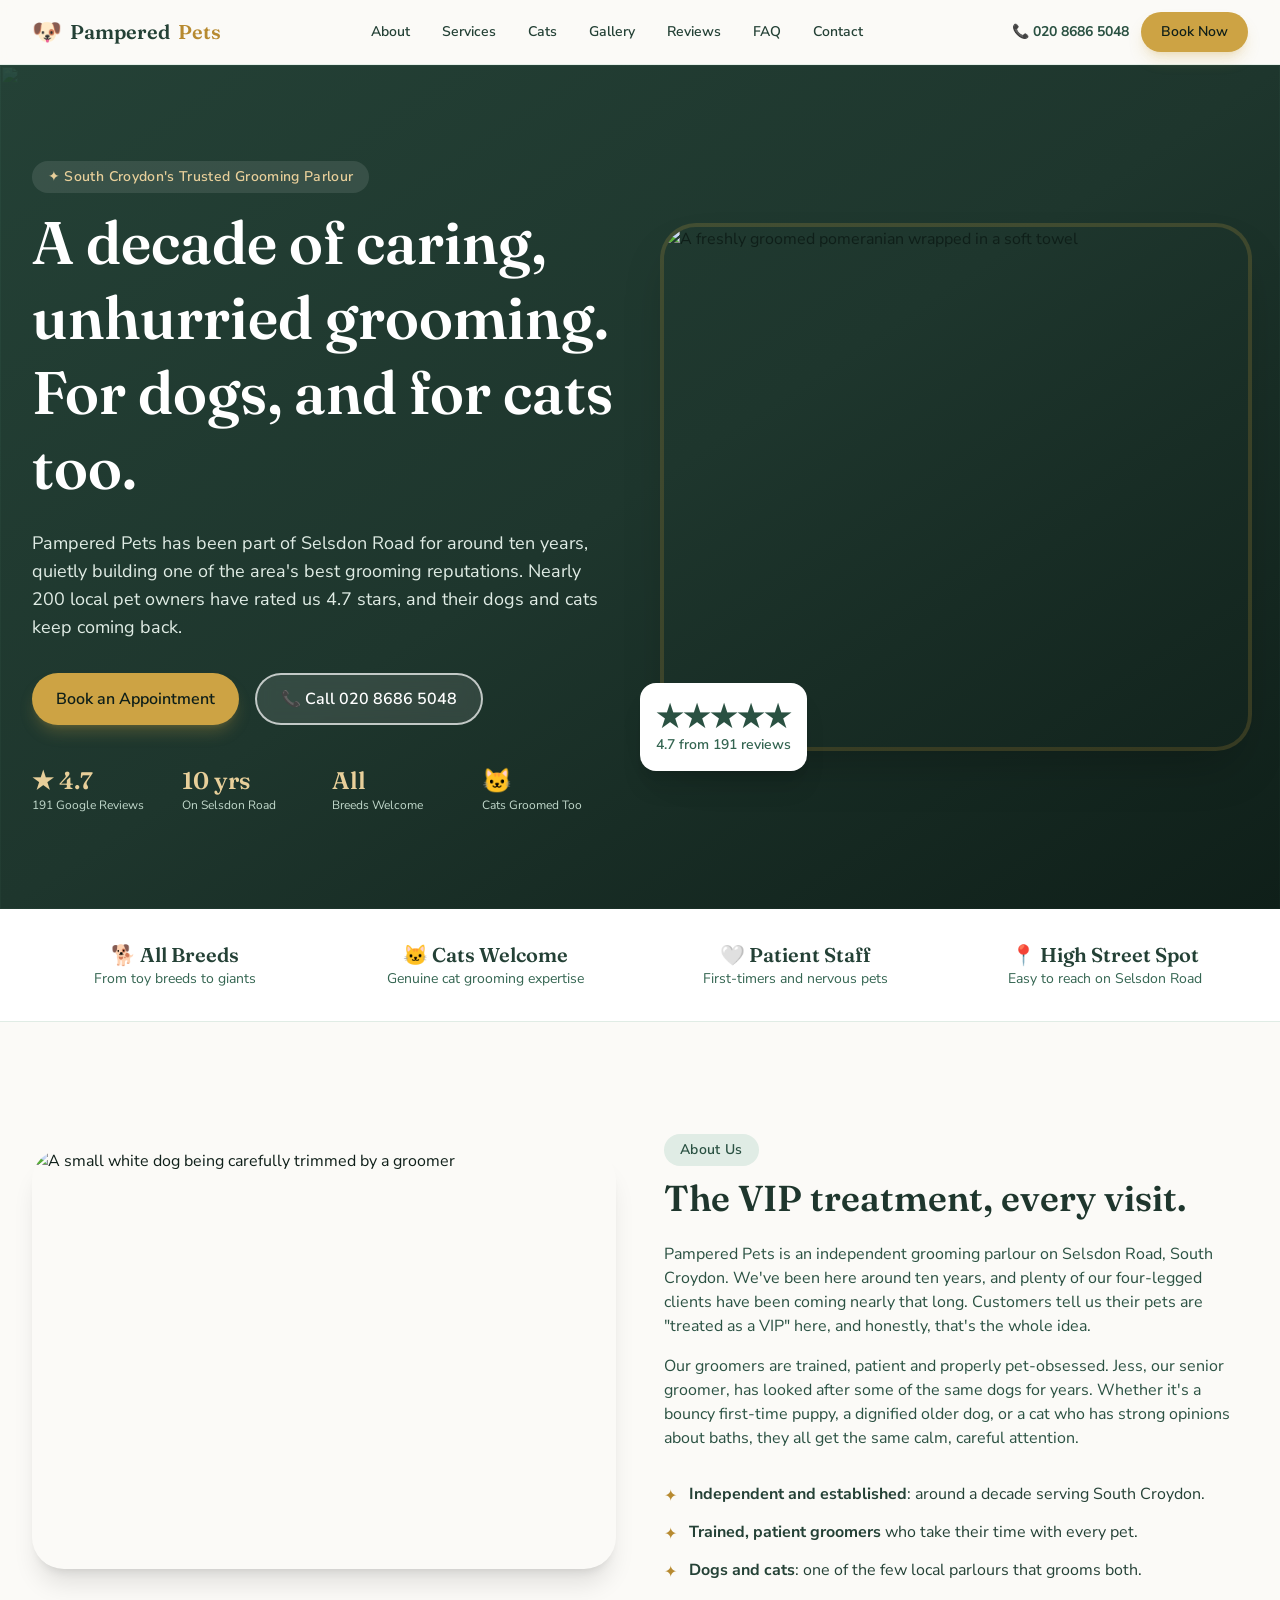
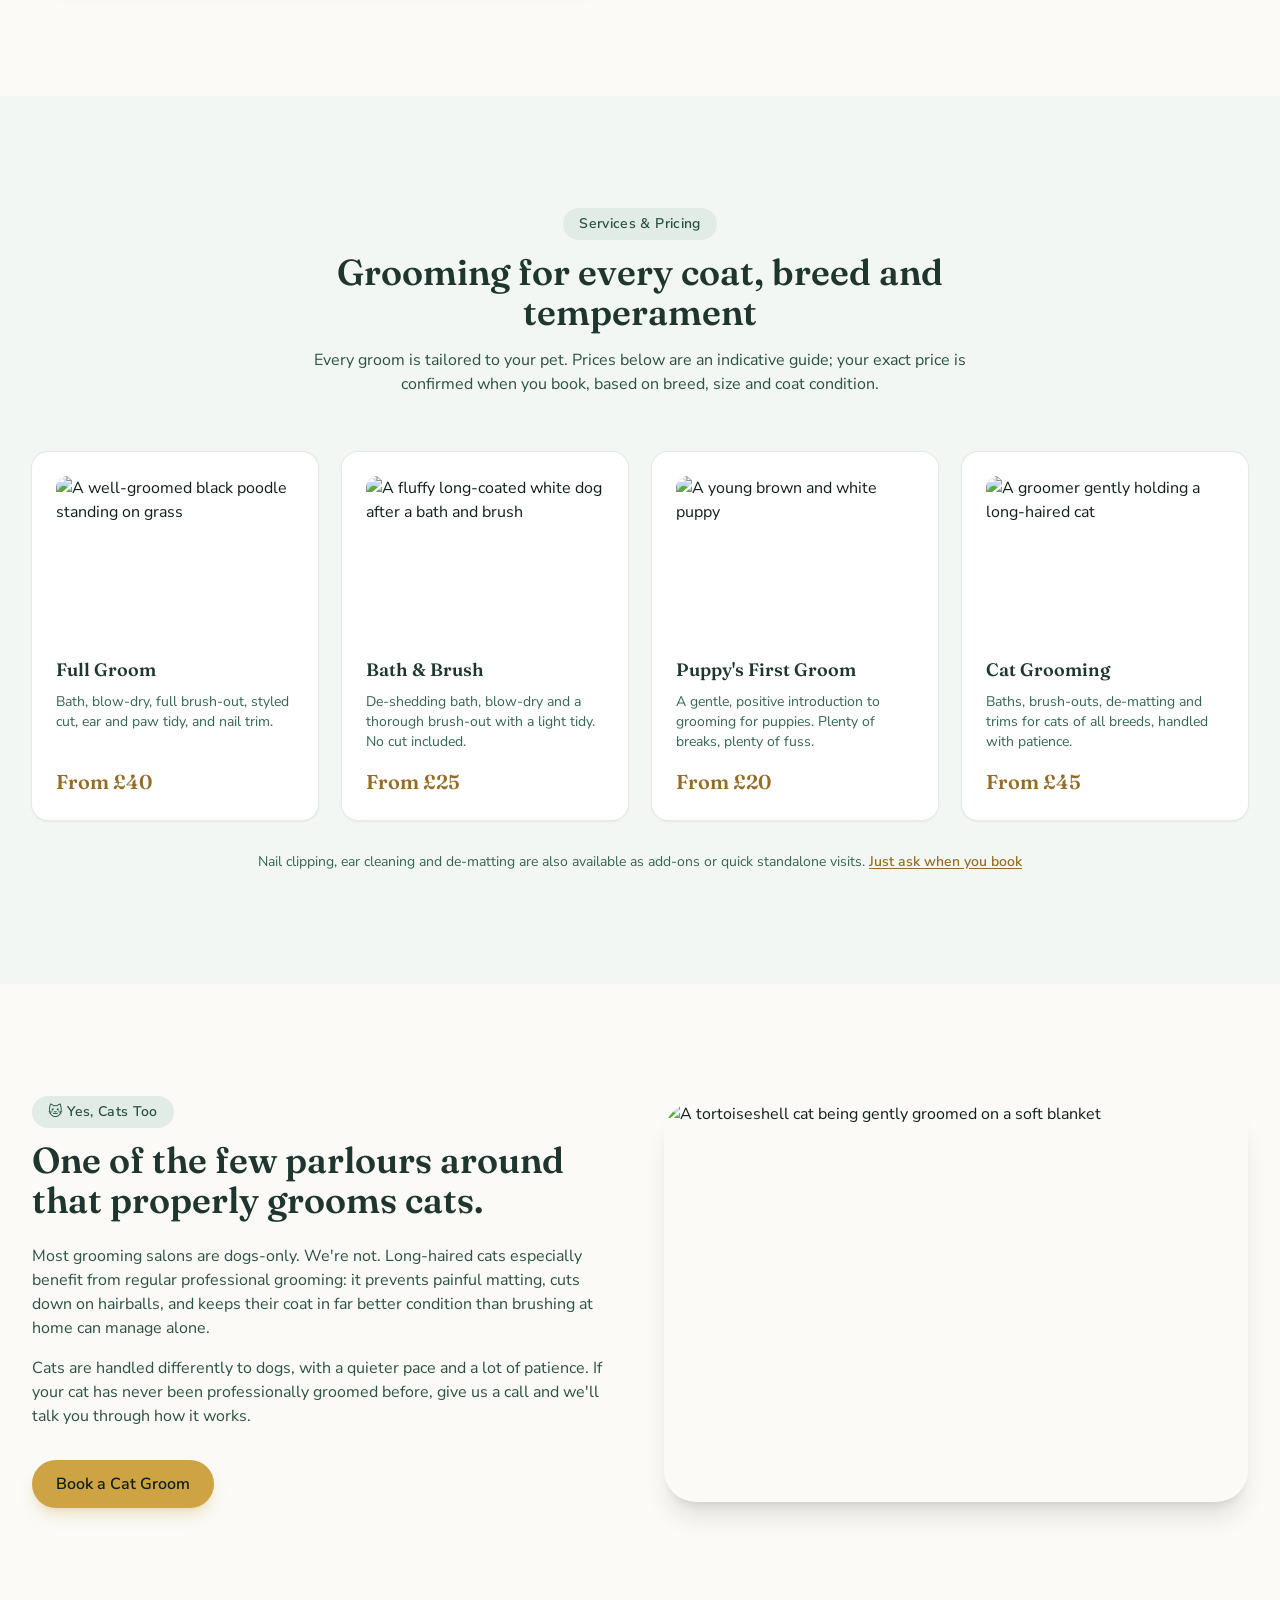
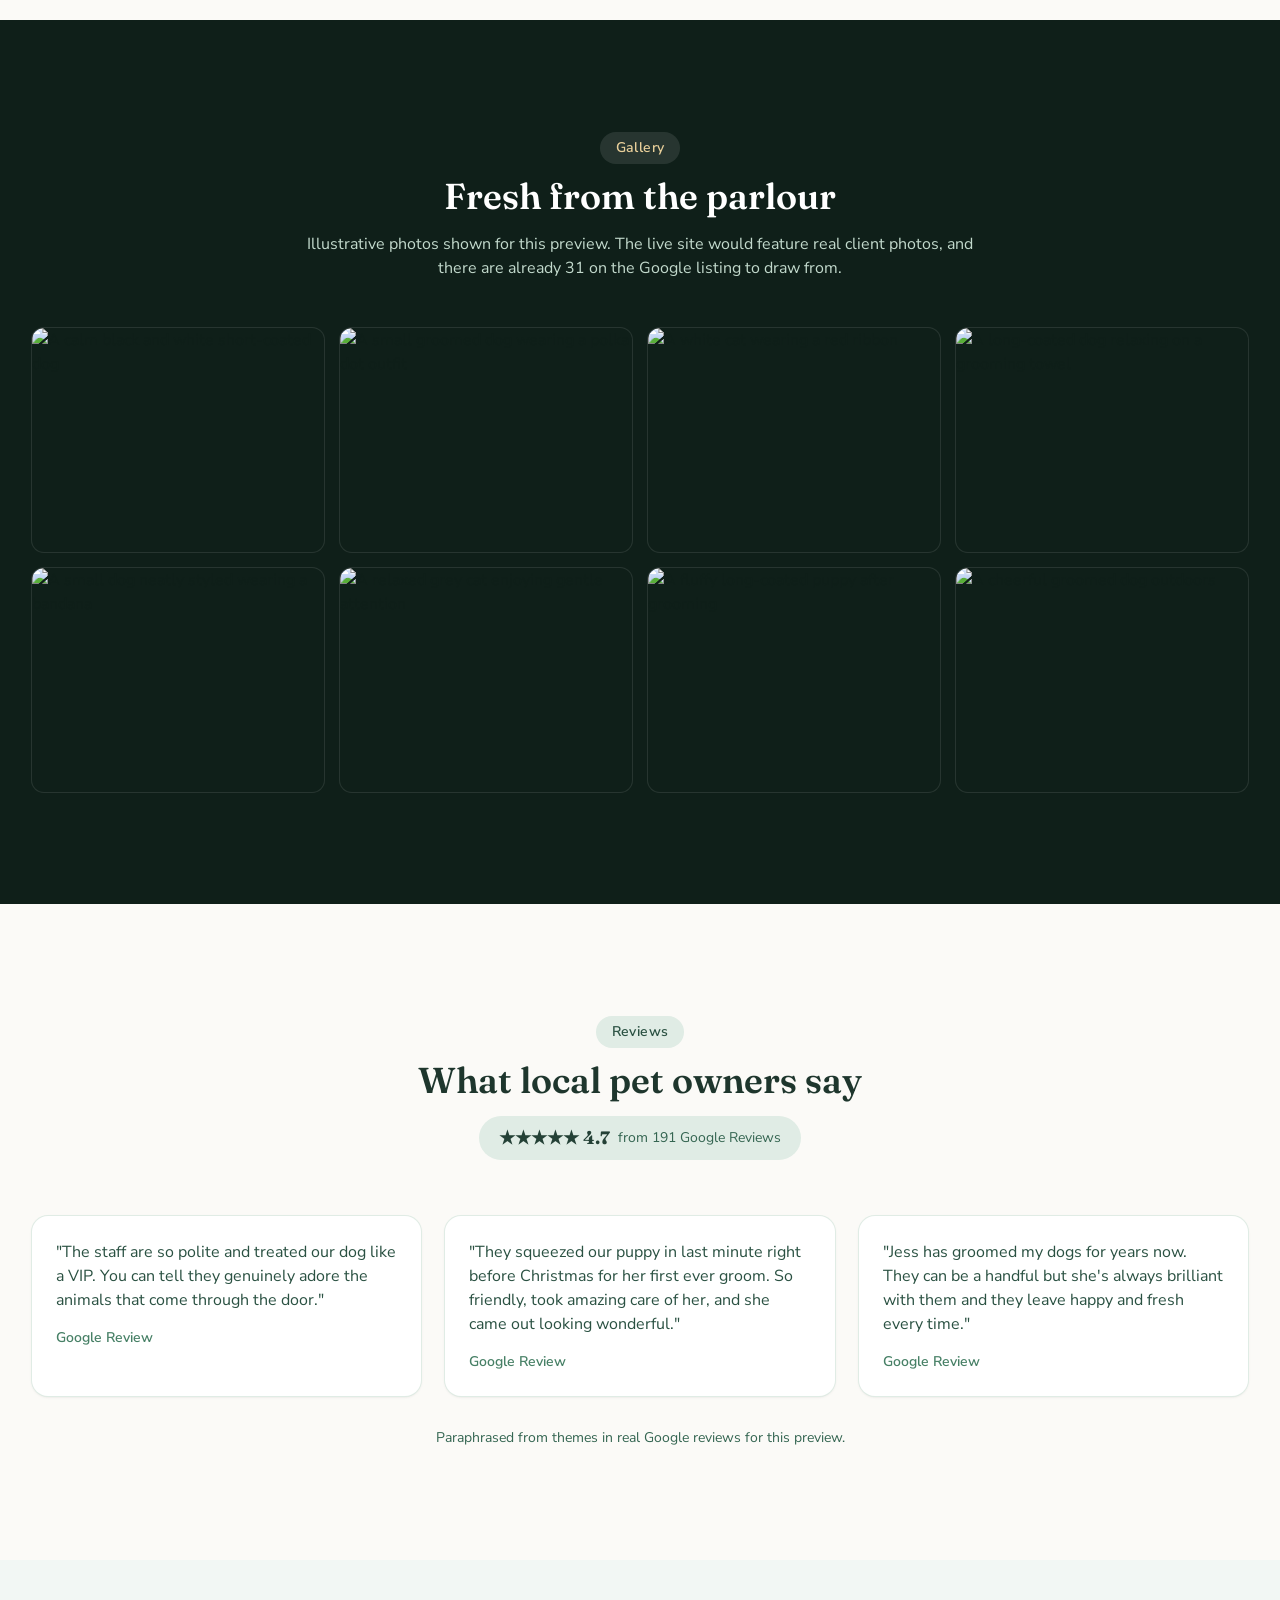
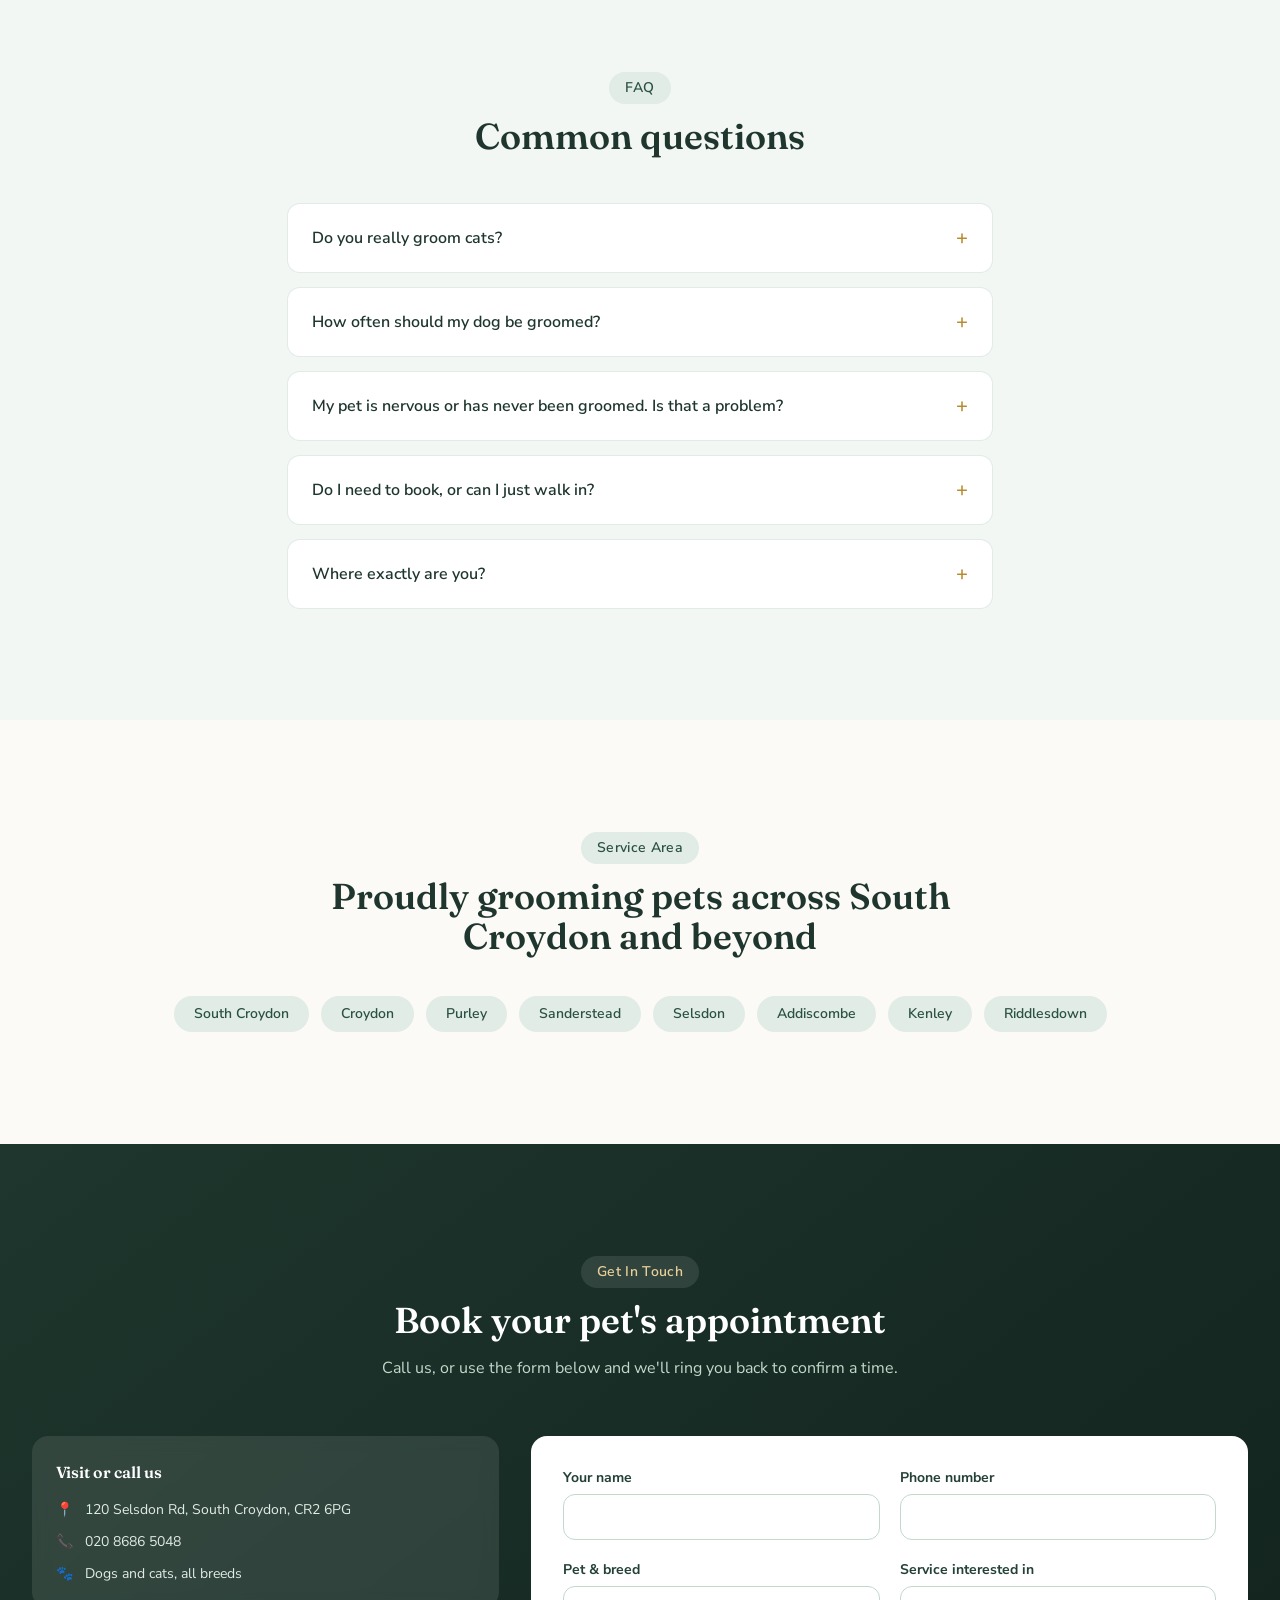
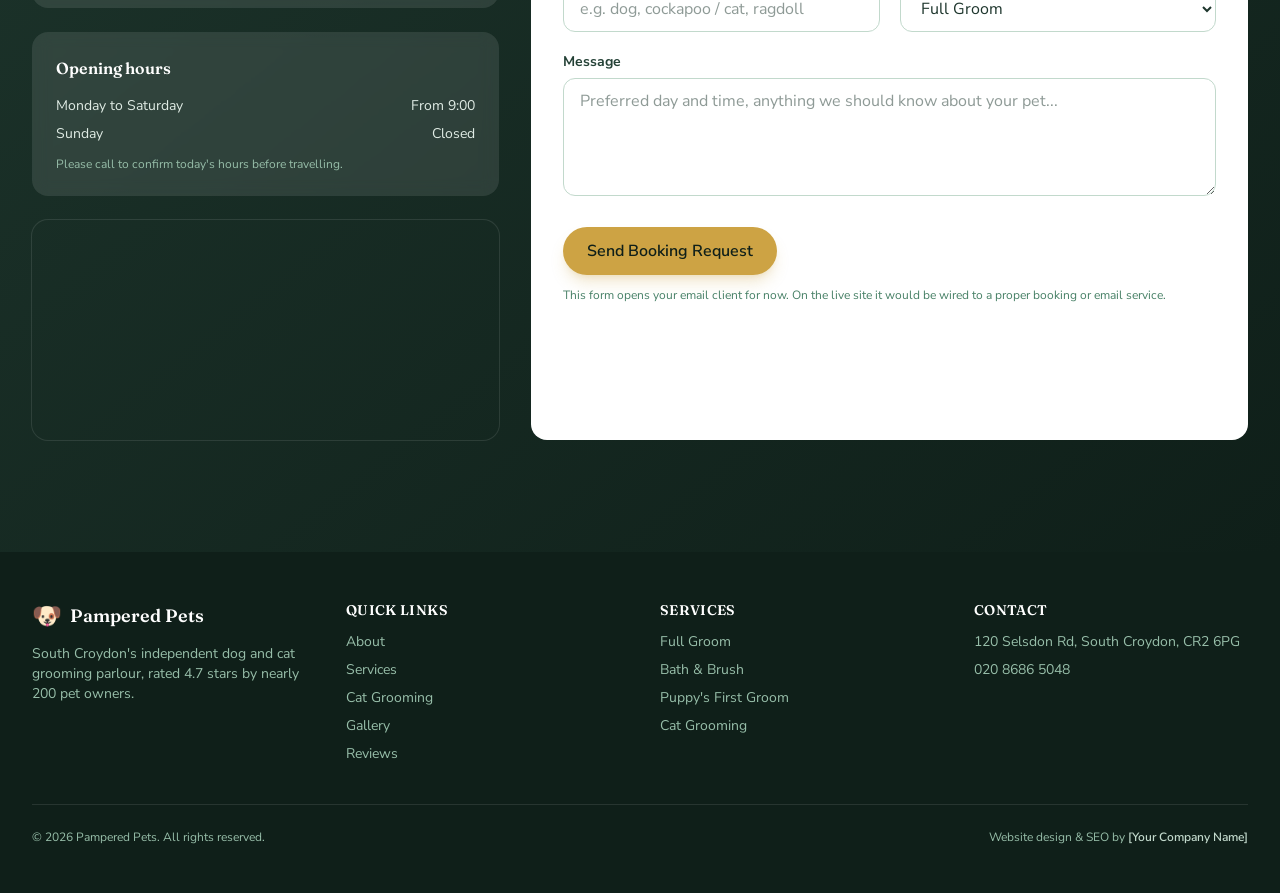
==== index.html @ 0f5838b1 "Pampered Pets Croydon spec site: production and preview" ====
<!DOCTYPE html>
<html lang="en-GB">
<head>
<meta charset="UTF-8">
<meta name="viewport" content="width=device-width, initial-scale=1.0">
<title>Pampered Pets | Dog & Cat Grooming in South Croydon | 4.7★ Rated</title>
<meta name="description" content="Pampered Pets is South Croydon's trusted grooming parlour. A decade of patient, caring grooming for dogs and cats of all breeds, rated 4.7 stars by nearly 200 local pet owners. Call 020 8686 5048.">
<link rel="canonical" href="https://www.pamperedpetscroydon.co.uk/">

<!-- Open Graph -->
<meta property="og:type" content="business.business">
<meta property="og:title" content="Pampered Pets | Dog & Cat Grooming in South Croydon">
<meta property="og:description" content="A decade of patient, caring grooming for dogs and cats of all breeds. Rated 4.7 stars by nearly 200 local pet owners.">
<meta property="og:image" content="https://images.unsplash.com/photo-1611173622933-91942d394b04?fm=jpg&q=80&w=1200&auto=format&fit=crop">
<meta property="og:url" content="https://www.pamperedpetscroydon.co.uk/">
<meta property="og:locale" content="en_GB">
<meta property="og:site_name" content="Pampered Pets">
<meta name="twitter:card" content="summary_large_image">

<meta name="robots" content="index, follow">
<meta name="geo.region" content="GB-CRY">
<meta name="geo.placename" content="South Croydon">

<link rel="icon" href="data:image/svg+xml,%3Csvg xmlns='http://www.w3.org/2000/svg' viewBox='0 0 100 100'%3E%3Ctext y='.9em' font-size='90'%3E%F0%9F%90%B6%3C/text%3E%3C/svg%3E">

<link rel="preconnect" href="https://fonts.googleapis.com">
<link rel="preconnect" href="https://fonts.gstatic.com" crossorigin>
<link href="https://fonts.googleapis.com/css2?family=Fraunces:opsz,wght@9..144,500;9..144,600;9..144,700&family=Nunito+Sans:wght@400;600;700&display=swap" rel="stylesheet">

<link rel="stylesheet" href="css/style.css">

<script type="application/ld+json">
{
  "@context": "https://schema.org",
  "@type": "LocalBusiness",
  "additionalType": "https://en.wikipedia.org/wiki/Dog_grooming",
  "name": "Pampered Pets",
  "description": "Dog and cat grooming parlour in South Croydon. All breeds welcome.",
  "image": "https://images.unsplash.com/photo-1611173622933-91942d394b04?fm=jpg&q=80&w=1200&auto=format&fit=crop",
  "@id": "https://www.pamperedpetscroydon.co.uk/",
  "url": "https://www.pamperedpetscroydon.co.uk/",
  "telephone": "+442086865048",
  "priceRange": "££",
  "address": {
    "@type": "PostalAddress",
    "streetAddress": "120 Selsdon Rd",
    "addressLocality": "South Croydon",
    "addressRegion": "Greater London",
    "postalCode": "CR2 6PG",
    "addressCountry": "GB"
  },
  "geo": {
    "@type": "GeoCoordinates",
    "latitude": 51.3593,
    "longitude": -0.0950
  },
  "aggregateRating": {
    "@type": "AggregateRating",
    "ratingValue": "4.7",
    "reviewCount": "191"
  }
}
</script>
</head>
<body class="bg-cream-50 text-forest-950 antialiased">

<a href="#main" class="sr-only focus:not-sr-only focus:absolute focus:z-50 focus:m-3 focus:rounded-lg focus:bg-white focus:px-4 focus:py-2 focus:text-forest-700 focus:shadow-lg">Skip to content</a>

<!-- ===== HEADER ===== -->
<header id="site-header" class="sticky top-0 z-40 border-b border-forest-100/80 bg-cream-50/90 backdrop-blur transition-shadow">
  <div class="mx-auto flex max-w-7xl items-center justify-between px-4 py-3 sm:px-6 lg:px-8">
    <a href="#main" class="flex items-center gap-2 font-display text-lg font-semibold text-forest-800 sm:text-xl">
      <span aria-hidden="true" class="text-2xl">🐶</span>
      Pampered <span class="text-gold-600">Pets</span>
    </a>

    <nav aria-label="Primary" class="hidden items-center gap-8 lg:flex">
      <a href="#about" class="text-sm font-semibold text-forest-800 hover:text-gold-600">About</a>
      <a href="#services" class="text-sm font-semibold text-forest-800 hover:text-gold-600">Services</a>
      <a href="#cats" class="text-sm font-semibold text-forest-800 hover:text-gold-600">Cats</a>
      <a href="#gallery" class="text-sm font-semibold text-forest-800 hover:text-gold-600">Gallery</a>
      <a href="#reviews" class="text-sm font-semibold text-forest-800 hover:text-gold-600">Reviews</a>
      <a href="#faq" class="text-sm font-semibold text-forest-800 hover:text-gold-600">FAQ</a>
      <a href="#contact" class="text-sm font-semibold text-forest-800 hover:text-gold-600">Contact</a>
    </nav>

    <div class="hidden items-center gap-3 lg:flex">
      <a href="tel:02086865048" class="text-sm font-bold text-forest-700">📞 020 8686 5048</a>
      <a href="#contact" class="btn-primary !px-5 !py-2.5 text-sm">Book Now</a>
    </div>

    <button id="menu-toggle" type="button" aria-controls="mobile-menu" aria-expanded="false" class="inline-flex items-center justify-center rounded-lg p-2 text-forest-800 lg:hidden" aria-label="Toggle navigation menu">
      <svg id="icon-open" xmlns="http://www.w3.org/2000/svg" class="h-7 w-7" fill="none" viewBox="0 0 24 24" stroke="currentColor" stroke-width="2"><path stroke-linecap="round" stroke-linejoin="round" d="M4 6h16M4 12h16M4 18h16" /></svg>
      <svg id="icon-close" xmlns="http://www.w3.org/2000/svg" class="hidden h-7 w-7" fill="none" viewBox="0 0 24 24" stroke="currentColor" stroke-width="2"><path stroke-linecap="round" stroke-linejoin="round" d="M6 18L18 6M6 6l12 12" /></svg>
    </button>
  </div>

  <div id="mobile-menu" class="hidden border-t border-forest-100 bg-cream-50 lg:hidden">
    <nav aria-label="Mobile" class="flex flex-col gap-1 px-4 py-3">
      <a href="#about" class="rounded-lg px-3 py-2.5 text-forest-800 hover:bg-forest-100">About</a>
      <a href="#services" class="rounded-lg px-3 py-2.5 text-forest-800 hover:bg-forest-100">Services</a>
      <a href="#cats" class="rounded-lg px-3 py-2.5 text-forest-800 hover:bg-forest-100">Cats</a>
      <a href="#gallery" class="rounded-lg px-3 py-2.5 text-forest-800 hover:bg-forest-100">Gallery</a>
      <a href="#reviews" class="rounded-lg px-3 py-2.5 text-forest-800 hover:bg-forest-100">Reviews</a>
      <a href="#faq" class="rounded-lg px-3 py-2.5 text-forest-800 hover:bg-forest-100">FAQ</a>
      <a href="#contact" class="rounded-lg px-3 py-2.5 text-forest-800 hover:bg-forest-100">Contact</a>
      <a href="tel:02086865048" class="mt-2 rounded-lg px-3 py-2.5 font-bold text-forest-700">📞 020 8686 5048</a>
      <a href="#contact" class="btn-primary mt-1 w-full">Book Now</a>
    </nav>
  </div>
</header>

<main id="main">

  <!-- ===== HERO ===== -->
  <section class="relative overflow-hidden bg-gradient-to-br from-forest-800 via-forest-900 to-forest-950">
    <div class="absolute inset-0 opacity-20 mix-blend-overlay">
      <img src="https://images.unsplash.com/photo-1581887936036-3f4f7f0b6679?fm=jpg&q=80&w=2000&auto=format&fit=crop" alt="" class="h-full w-full object-cover" loading="eager">
    </div>
    <div class="relative mx-auto grid max-w-7xl gap-12 px-4 py-16 sm:px-6 lg:grid-cols-2 lg:items-center lg:px-8 lg:py-24">
      <div>
        <p class="section-eyebrow !bg-white/10 !text-gold-300">✦ South Croydon's Trusted Grooming Parlour</p>
        <h1 class="font-display text-4xl font-semibold leading-tight text-white sm:text-5xl lg:text-6xl">
          A decade of caring, unhurried grooming. For dogs, and for cats too.
        </h1>
        <p class="mt-6 max-w-xl text-lg text-forest-100">
          Pampered Pets has been part of Selsdon Road for around ten years, quietly building one of the area's best grooming reputations. Nearly 200 local pet owners have rated us 4.7 stars, and their dogs and cats keep coming back.
        </p>
        <div class="mt-8 flex flex-wrap gap-4">
          <a href="#contact" class="btn-primary">Book an Appointment</a>
          <a href="tel:02086865048" class="btn-secondary">📞 Call 020 8686 5048</a>
        </div>
        <dl class="mt-10 grid grid-cols-2 gap-4 sm:grid-cols-4">
          <div>
            <dt class="sr-only">Google rating</dt>
            <dd class="font-display text-2xl font-semibold text-gold-300">★ 4.7</dd>
            <dd class="text-xs text-forest-200">191 Google Reviews</dd>
          </div>
          <div>
            <dt class="sr-only">Experience</dt>
            <dd class="font-display text-2xl font-semibold text-gold-300">10 yrs</dd>
            <dd class="text-xs text-forest-200">On Selsdon Road</dd>
          </div>
          <div>
            <dt class="sr-only">Breeds</dt>
            <dd class="font-display text-2xl font-semibold text-gold-300">All</dd>
            <dd class="text-xs text-forest-200">Breeds Welcome</dd>
          </div>
          <div>
            <dt class="sr-only">Cats</dt>
            <dd class="font-display text-2xl font-semibold text-gold-300">🐱</dd>
            <dd class="text-xs text-forest-200">Cats Groomed Too</dd>
          </div>
        </dl>
      </div>
      <div class="relative hidden lg:block">
        <div class="overflow-hidden rounded-[2rem] shadow-2xl ring-4 ring-gold-500/20">
          <img src="https://images.unsplash.com/photo-1611173622933-91942d394b04?fm=jpg&q=80&w=1200&auto=format&fit=crop" alt="A freshly groomed pomeranian wrapped in a soft towel" class="h-[520px] w-full object-cover">
        </div>
        <div class="absolute -bottom-6 -left-6 rounded-2xl bg-white p-4 shadow-xl">
          <p class="font-display text-3xl font-bold text-forest-700">★★★★★</p>
          <p class="text-sm font-semibold text-forest-600">4.7 from 191 reviews</p>
        </div>
      </div>
    </div>
  </section>

  <!-- ===== TRUST STRIP ===== -->
  <section class="border-b border-forest-100 bg-white">
    <div class="mx-auto grid max-w-7xl grid-cols-2 gap-6 px-4 py-8 text-center sm:px-6 md:grid-cols-4 lg:px-8">
      <div>
        <p class="font-display text-xl font-semibold text-forest-800">🐕 All Breeds</p>
        <p class="text-sm text-forest-600">From toy breeds to giants</p>
      </div>
      <div>
        <p class="font-display text-xl font-semibold text-forest-800">🐱 Cats Welcome</p>
        <p class="text-sm text-forest-600">Genuine cat grooming expertise</p>
      </div>
      <div>
        <p class="font-display text-xl font-semibold text-forest-800">🤍 Patient Staff</p>
        <p class="text-sm text-forest-600">First-timers and nervous pets</p>
      </div>
      <div>
        <p class="font-display text-xl font-semibold text-forest-800">📍 High Street Spot</p>
        <p class="text-sm text-forest-600">Easy to reach on Selsdon Road</p>
      </div>
    </div>
  </section>

  <!-- ===== ABOUT ===== -->
  <section id="about" class="py-20 sm:py-28">
    <div class="mx-auto grid max-w-7xl gap-12 px-4 sm:px-6 lg:grid-cols-2 lg:items-center lg:px-8">
      <div class="order-2 overflow-hidden rounded-[2rem] shadow-xl lg:order-1">
        <img src="https://images.unsplash.com/photo-1719464454959-9cf304ef4774?fm=jpg&q=80&w=1200&auto=format&fit=crop" alt="A small white dog being carefully trimmed by a groomer" class="h-[420px] w-full object-cover">
      </div>
      <div class="order-1 lg:order-2">
        <p class="section-eyebrow">About Us</p>
        <h2 class="font-display text-3xl font-semibold text-forest-900 sm:text-4xl">The VIP treatment, every visit.</h2>
        <p class="mt-6 text-forest-700">
          Pampered Pets is an independent grooming parlour on Selsdon Road, South Croydon. We've been here around ten years, and plenty of our four-legged clients have been coming nearly that long. Customers tell us their pets are "treated as a VIP" here, and honestly, that's the whole idea.
        </p>
        <p class="mt-4 text-forest-700">
          Our groomers are trained, patient and properly pet-obsessed. Jess, our senior groomer, has looked after some of the same dogs for years. Whether it's a bouncy first-time puppy, a dignified older dog, or a cat who has strong opinions about baths, they all get the same calm, careful attention.
        </p>
        <ul class="mt-8 space-y-3">
          <li class="flex items-start gap-3">
            <span class="mt-0.5 text-gold-600">✦</span>
            <span class="text-forest-800"><strong>Independent and established</strong>: around a decade serving South Croydon.</span>
          </li>
          <li class="flex items-start gap-3">
            <span class="mt-0.5 text-gold-600">✦</span>
            <span class="text-forest-800"><strong>Trained, patient groomers</strong> who take their time with every pet.</span>
          </li>
          <li class="flex items-start gap-3">
            <span class="mt-0.5 text-gold-600">✦</span>
            <span class="text-forest-800"><strong>Dogs and cats</strong>: one of the few local parlours that grooms both.</span>
          </li>
        </ul>
      </div>
    </div>
  </section>

  <!-- ===== SERVICES ===== -->
  <section id="services" class="bg-forest-50 py-20 sm:py-28">
    <div class="mx-auto max-w-7xl px-4 sm:px-6 lg:px-8">
      <div class="mx-auto max-w-2xl text-center">
        <p class="section-eyebrow">Services &amp; Pricing</p>
        <h2 class="font-display text-3xl font-semibold text-forest-900 sm:text-4xl">Grooming for every coat, breed and temperament</h2>
        <p class="mt-4 text-forest-700">Every groom is tailored to your pet. Prices below are an indicative guide; your exact price is confirmed when you book, based on breed, size and coat condition.</p>
      </div>

      <div class="mt-14 grid gap-6 sm:grid-cols-2 lg:grid-cols-4">
        <article class="card flex flex-col">
          <img src="https://images.unsplash.com/photo-1614261812340-5ee9a3ed33a3?fm=jpg&q=80&w=600&auto=format&fit=crop" alt="A well-groomed black poodle standing on grass" class="mb-5 h-40 w-full rounded-xl object-cover">
          <h3 class="font-display text-lg font-semibold text-forest-900">Full Groom</h3>
          <p class="mt-2 flex-1 text-sm text-forest-600">Bath, blow-dry, full brush-out, styled cut, ear and paw tidy, and nail trim.</p>
          <p class="mt-4 font-display text-xl font-semibold text-gold-700">From £40</p>
        </article>
        <article class="card flex flex-col">
          <img src="https://images.unsplash.com/photo-1519224939581-4fbbdbeff92f?fm=jpg&q=80&w=600&auto=format&fit=crop" alt="A fluffy long-coated white dog after a bath and brush" class="mb-5 h-40 w-full rounded-xl object-cover">
          <h3 class="font-display text-lg font-semibold text-forest-900">Bath &amp; Brush</h3>
          <p class="mt-2 flex-1 text-sm text-forest-600">De-shedding bath, blow-dry and a thorough brush-out with a light tidy. No cut included.</p>
          <p class="mt-4 font-display text-xl font-semibold text-gold-700">From £25</p>
        </article>
        <article class="card flex flex-col">
          <img src="https://images.unsplash.com/photo-1537151608828-ea2b11777ee8?fm=jpg&q=80&w=600&auto=format&fit=crop" alt="A young brown and white puppy" class="mb-5 h-40 w-full rounded-xl object-cover">
          <h3 class="font-display text-lg font-semibold text-forest-900">Puppy's First Groom</h3>
          <p class="mt-2 flex-1 text-sm text-forest-600">A gentle, positive introduction to grooming for puppies. Plenty of breaks, plenty of fuss.</p>
          <p class="mt-4 font-display text-xl font-semibold text-gold-700">From £20</p>
        </article>
        <article class="card flex flex-col">
          <img src="https://images.unsplash.com/photo-1625279138876-8910c2af9a30?fm=jpg&q=80&w=600&auto=format&fit=crop" alt="A groomer gently holding a long-haired cat" class="mb-5 h-40 w-full rounded-xl object-cover">
          <h3 class="font-display text-lg font-semibold text-forest-900">Cat Grooming</h3>
          <p class="mt-2 flex-1 text-sm text-forest-600">Baths, brush-outs, de-matting and trims for cats of all breeds, handled with patience.</p>
          <p class="mt-4 font-display text-xl font-semibold text-gold-700">From £45</p>
        </article>
      </div>

      <p class="mt-8 text-center text-sm text-forest-600">Nail clipping, ear cleaning and de-matting are also available as add-ons or quick standalone visits. <a href="#contact" class="font-semibold text-gold-700 underline underline-offset-2">Just ask when you book</a></p>
    </div>
  </section>

  <!-- ===== CATS SECTION ===== -->
  <section id="cats" class="py-20 sm:py-28">
    <div class="mx-auto grid max-w-7xl gap-12 px-4 sm:px-6 lg:grid-cols-2 lg:items-center lg:px-8">
      <div>
        <p class="section-eyebrow">🐱 Yes, Cats Too</p>
        <h2 class="font-display text-3xl font-semibold text-forest-900 sm:text-4xl">One of the few parlours around that properly grooms cats.</h2>
        <p class="mt-6 text-forest-700">
          Most grooming salons are dogs-only. We're not. Long-haired cats especially benefit from regular professional grooming: it prevents painful matting, cuts down on hairballs, and keeps their coat in far better condition than brushing at home can manage alone.
        </p>
        <p class="mt-4 text-forest-700">
          Cats are handled differently to dogs, with a quieter pace and a lot of patience. If your cat has never been professionally groomed before, give us a call and we'll talk you through how it works.
        </p>
        <a href="#contact" class="btn-primary mt-8">Book a Cat Groom</a>
      </div>
      <div class="overflow-hidden rounded-[2rem] shadow-xl">
        <img src="https://images.unsplash.com/photo-1780732659746-8c2276f3ddc6?fm=jpg&q=80&w=1200&auto=format&fit=crop" alt="A tortoiseshell cat being gently groomed on a soft blanket" class="h-[400px] w-full object-cover">
      </div>
    </div>
  </section>

  <!-- ===== GALLERY ===== -->
  <section id="gallery" class="bg-forest-950 py-20 sm:py-28">
    <div class="mx-auto max-w-7xl px-4 sm:px-6 lg:px-8">
      <div class="mx-auto max-w-2xl text-center">
        <p class="section-eyebrow !bg-white/10 !text-gold-300">Gallery</p>
        <h2 class="font-display text-3xl font-semibold text-white sm:text-4xl">Fresh from the parlour</h2>
        <p class="mt-4 text-forest-200">Illustrative photos shown for this preview. The live site would feature real client photos, and there are already 31 on the Google listing to draw from.</p>
      </div>
      <div class="mt-12 grid grid-cols-2 gap-4 sm:grid-cols-3 lg:grid-cols-4">
        <img src="https://images.unsplash.com/photo-1561037404-61cd46aa615b?fm=jpg&q=75&w=500&auto=format&fit=crop" alt="A calm black and white short-coated dog" class="h-48 w-full rounded-xl object-cover ring-1 ring-white/10 transition hover:scale-[1.02] hover:opacity-90 sm:h-56" loading="lazy">
        <img src="https://images.unsplash.com/photo-1583511655826-05700d52f4d9?fm=jpg&q=75&w=500&auto=format&fit=crop" alt="A small groomed dog wearing a polka dot outfit" class="h-48 w-full rounded-xl object-cover ring-1 ring-white/10 transition hover:scale-[1.02] hover:opacity-90 sm:h-56" loading="lazy">
        <img src="https://images.unsplash.com/photo-1624375540614-7caa6604c9e3?fm=jpg&q=75&w=500&auto=format&fit=crop" alt="A white cat wearing a red ribbon" class="h-48 w-full rounded-xl object-cover ring-1 ring-white/10 transition hover:scale-[1.02] hover:opacity-90 sm:h-56" loading="lazy">
        <img src="https://images.unsplash.com/photo-1581887936036-3f4f7f0b6679?fm=jpg&q=75&w=500&auto=format&fit=crop" alt="A long-coated dog relaxing on a grooming towel" class="h-48 w-full rounded-xl object-cover ring-1 ring-white/10 transition hover:scale-[1.02] hover:opacity-90 sm:h-56" loading="lazy">
        <img src="https://images.unsplash.com/photo-1678153184494-1f6fc14a673d?fm=jpg&q=75&w=500&auto=format&fit=crop" alt="A small dog neatly styled wearing a bandana" class="h-48 w-full rounded-xl object-cover ring-1 ring-white/10 transition hover:scale-[1.02] hover:opacity-90 sm:h-56" loading="lazy">
        <img src="https://images.unsplash.com/photo-1747176779062-4e800093611e?fm=jpg&q=75&w=500&auto=format&fit=crop" alt="A relaxed grey cat enjoying gentle attention" class="h-48 w-full rounded-xl object-cover ring-1 ring-white/10 transition hover:scale-[1.02] hover:opacity-90 sm:h-56" loading="lazy">
        <img src="https://images.unsplash.com/photo-1560807707-8cc77767d783?fm=jpg&q=75&w=500&auto=format&fit=crop" alt="A fluffy long-coated puppy after grooming" class="h-48 w-full rounded-xl object-cover ring-1 ring-white/10 transition hover:scale-[1.02] hover:opacity-90 sm:h-56" loading="lazy">
        <img src="https://images.unsplash.com/photo-1510771463146-e89e6e86560e?fm=jpg&q=75&w=500&auto=format&fit=crop" alt="A cheerful groomed dog outdoors" class="h-48 w-full rounded-xl object-cover ring-1 ring-white/10 transition hover:scale-[1.02] hover:opacity-90 sm:h-56" loading="lazy">
      </div>
    </div>
  </section>

  <!-- ===== REVIEWS ===== -->
  <section id="reviews" class="py-20 sm:py-28">
    <div class="mx-auto max-w-7xl px-4 sm:px-6 lg:px-8">
      <div class="mx-auto max-w-2xl text-center">
        <p class="section-eyebrow">Reviews</p>
        <h2 class="font-display text-3xl font-semibold text-forest-900 sm:text-4xl">What local pet owners say</h2>
        <div class="mt-4 inline-flex items-center gap-2 rounded-full bg-forest-100 px-5 py-2">
          <span class="font-display text-lg font-bold text-forest-800">★★★★★ 4.7</span>
          <span class="text-sm text-forest-600">from 191 Google Reviews</span>
        </div>
      </div>
      <div class="mt-14 grid gap-6 lg:grid-cols-3">
        <blockquote class="card">
          <p class="text-forest-700">"The staff are so polite and treated our dog like a VIP. You can tell they genuinely adore the animals that come through the door."</p>
          <footer class="mt-4 text-sm font-semibold text-forest-500">Google Review</footer>
        </blockquote>
        <blockquote class="card">
          <p class="text-forest-700">"They squeezed our puppy in last minute right before Christmas for her first ever groom. So friendly, took amazing care of her, and she came out looking wonderful."</p>
          <footer class="mt-4 text-sm font-semibold text-forest-500">Google Review</footer>
        </blockquote>
        <blockquote class="card">
          <p class="text-forest-700">"Jess has groomed my dogs for years now. They can be a handful but she's always brilliant with them and they leave happy and fresh every time."</p>
          <footer class="mt-4 text-sm font-semibold text-forest-500">Google Review</footer>
        </blockquote>
      </div>
      <p class="mt-8 text-center text-sm text-forest-600">Paraphrased from themes in real Google reviews for this preview.</p>
    </div>
  </section>

  <!-- ===== FAQ ===== -->
  <section id="faq" class="bg-forest-50 py-20 sm:py-28">
    <div class="mx-auto max-w-3xl px-4 sm:px-6 lg:px-8">
      <div class="text-center">
        <p class="section-eyebrow">FAQ</p>
        <h2 class="font-display text-3xl font-semibold text-forest-900 sm:text-4xl">Common questions</h2>
      </div>
      <div class="mt-12 space-y-4" id="faq-list">

        <div class="faq-item overflow-hidden rounded-xl bg-white ring-1 ring-forest-100">
          <button type="button" class="faq-trigger flex w-full items-center justify-between gap-4 px-6 py-5 text-left font-semibold text-forest-900" aria-expanded="false">
            Do you really groom cats?
            <span class="faq-icon shrink-0 text-xl text-gold-600">+</span>
          </button>
          <div class="faq-panel hidden px-6 pb-5 text-forest-600">We do, and have for years. Baths, brush-outs, de-matting and trims, all handled at a quieter pace than the dog side of the parlour. Long-haired breeds in particular benefit from a regular professional groom.</div>
        </div>

        <div class="faq-item overflow-hidden rounded-xl bg-white ring-1 ring-forest-100">
          <button type="button" class="faq-trigger flex w-full items-center justify-between gap-4 px-6 py-5 text-left font-semibold text-forest-900" aria-expanded="false">
            How often should my dog be groomed?
            <span class="faq-icon shrink-0 text-xl text-gold-600">+</span>
          </button>
          <div class="faq-panel hidden px-6 pb-5 text-forest-600">Every 6 to 8 weeks suits most breeds, though it depends on the coat. Long-haired and curly-coated dogs usually need visits more often. We're happy to suggest a schedule when you first come in.</div>
        </div>

        <div class="faq-item overflow-hidden rounded-xl bg-white ring-1 ring-forest-100">
          <button type="button" class="faq-trigger flex w-full items-center justify-between gap-4 px-6 py-5 text-left font-semibold text-forest-900" aria-expanded="false">
            My pet is nervous or has never been groomed. Is that a problem?
            <span class="faq-icon shrink-0 text-xl text-gold-600">+</span>
          </button>
          <div class="faq-panel hidden px-6 pb-5 text-forest-600">Not at all, it's something we're known for. Our groomers take their time with first-timers, nervous pets and older animals. Puppy first grooms are kept short, gentle and positive so the next visit is easier.</div>
        </div>

        <div class="faq-item overflow-hidden rounded-xl bg-white ring-1 ring-forest-100">
          <button type="button" class="faq-trigger flex w-full items-center justify-between gap-4 px-6 py-5 text-left font-semibold text-forest-900" aria-expanded="false">
            Do I need to book, or can I just walk in?
            <span class="faq-icon shrink-0 text-xl text-gold-600">+</span>
          </button>
          <div class="faq-panel hidden px-6 pb-5 text-forest-600">Booking ahead is best so we can give your pet a proper unhurried slot, but do call if you're stuck. Customers will tell you we do our best to squeeze in urgent appointments when we can.</div>
        </div>

        <div class="faq-item overflow-hidden rounded-xl bg-white ring-1 ring-forest-100">
          <button type="button" class="faq-trigger flex w-full items-center justify-between gap-4 px-6 py-5 text-left font-semibold text-forest-900" aria-expanded="false">
            Where exactly are you?
            <span class="faq-icon shrink-0 text-xl text-gold-600">+</span>
          </button>
          <div class="faq-panel hidden px-6 pb-5 text-forest-600">120 Selsdon Road, South Croydon, CR2 6PG. We're on the main road, easy to reach from Croydon, Purley, Sanderstead and Selsdon, and there's a map at the bottom of this page.</div>
        </div>

      </div>
    </div>
  </section>

  <!-- ===== SERVICE AREA ===== -->
  <section class="py-20 sm:py-28">
    <div class="mx-auto max-w-7xl px-4 sm:px-6 lg:px-8">
      <div class="mx-auto max-w-2xl text-center">
        <p class="section-eyebrow">Service Area</p>
        <h2 class="font-display text-3xl font-semibold text-forest-900 sm:text-4xl">Proudly grooming pets across South Croydon and beyond</h2>
      </div>
      <div class="mt-10 flex flex-wrap justify-center gap-3">
        <span class="rounded-full bg-forest-100 px-5 py-2 text-sm font-semibold text-forest-700">South Croydon</span>
        <span class="rounded-full bg-forest-100 px-5 py-2 text-sm font-semibold text-forest-700">Croydon</span>
        <span class="rounded-full bg-forest-100 px-5 py-2 text-sm font-semibold text-forest-700">Purley</span>
        <span class="rounded-full bg-forest-100 px-5 py-2 text-sm font-semibold text-forest-700">Sanderstead</span>
        <span class="rounded-full bg-forest-100 px-5 py-2 text-sm font-semibold text-forest-700">Selsdon</span>
        <span class="rounded-full bg-forest-100 px-5 py-2 text-sm font-semibold text-forest-700">Addiscombe</span>
        <span class="rounded-full bg-forest-100 px-5 py-2 text-sm font-semibold text-forest-700">Kenley</span>
        <span class="rounded-full bg-forest-100 px-5 py-2 text-sm font-semibold text-forest-700">Riddlesdown</span>
      </div>
    </div>
  </section>

  <!-- ===== CONTACT ===== -->
  <section id="contact" class="bg-gradient-to-br from-forest-900 to-forest-950 py-20 sm:py-28">
    <div class="mx-auto max-w-7xl px-4 sm:px-6 lg:px-8">
      <div class="mx-auto max-w-2xl text-center">
        <p class="section-eyebrow !bg-white/10 !text-gold-300">Get In Touch</p>
        <h2 class="font-display text-3xl font-semibold text-white sm:text-4xl">Book your pet's appointment</h2>
        <p class="mt-4 text-forest-200">Call us, or use the form below and we'll ring you back to confirm a time.</p>
      </div>

      <div class="mt-14 grid gap-8 lg:grid-cols-5">

        <div class="lg:col-span-2 space-y-6">
          <div class="rounded-2xl bg-white/10 p-6 backdrop-blur">
            <h3 class="font-display font-semibold text-white">Visit or call us</h3>
            <ul class="mt-4 space-y-3 text-sm text-forest-100">
              <li class="flex gap-3"><span aria-hidden="true">📍</span><span>120 Selsdon Rd, South Croydon, CR2 6PG</span></li>
              <li class="flex gap-3"><span aria-hidden="true">📞</span><a href="tel:02086865048" class="hover:text-white">020 8686 5048</a></li>
              <li class="flex gap-3"><span aria-hidden="true">🐾</span><span>Dogs and cats, all breeds</span></li>
            </ul>
          </div>
          <div class="rounded-2xl bg-white/10 p-6 backdrop-blur">
            <h3 class="font-display font-semibold text-white">Opening hours</h3>
            <dl class="mt-4 space-y-2 text-sm text-forest-100">
              <div class="flex justify-between"><dt>Monday to Saturday</dt><dd>From 9:00</dd></div>
              <div class="flex justify-between"><dt>Sunday</dt><dd>Closed</dd></div>
            </dl>
            <p class="mt-3 text-xs text-forest-300">Please call to confirm today's hours before travelling.</p>
          </div>
          <div class="overflow-hidden rounded-2xl ring-1 ring-white/10">
            <iframe
              title="Map showing Pampered Pets, 120 Selsdon Rd, South Croydon"
              src="https://www.google.com/maps?q=120+Selsdon+Rd,+South+Croydon,+CR2+6PG&output=embed"
              width="100%" height="220" style="border:0" loading="lazy" referrerpolicy="no-referrer-when-downgrade"></iframe>
          </div>
        </div>

        <form class="lg:col-span-3 rounded-2xl bg-white p-6 sm:p-8" action="mailto:hello@pamperedpetscroydon.co.uk" method="post" enctype="text/plain">
          <div class="grid gap-5 sm:grid-cols-2">
            <div>
              <label for="name" class="block text-sm font-bold text-forest-800">Your name</label>
              <input type="text" id="name" name="name" required class="mt-1.5 w-full rounded-xl border border-forest-200 px-4 py-2.5 text-forest-900 focus:border-forest-500 focus:outline-none focus:ring-2 focus:ring-forest-200">
            </div>
            <div>
              <label for="phone" class="block text-sm font-bold text-forest-800">Phone number</label>
              <input type="tel" id="phone" name="phone" required class="mt-1.5 w-full rounded-xl border border-forest-200 px-4 py-2.5 text-forest-900 focus:border-forest-500 focus:outline-none focus:ring-2 focus:ring-forest-200">
            </div>
            <div>
              <label for="pet" class="block text-sm font-bold text-forest-800">Pet &amp; breed</label>
              <input type="text" id="pet" name="pet" placeholder="e.g. dog, cockapoo / cat, ragdoll" class="mt-1.5 w-full rounded-xl border border-forest-200 px-4 py-2.5 text-forest-900 focus:border-forest-500 focus:outline-none focus:ring-2 focus:ring-forest-200">
            </div>
            <div>
              <label for="service" class="block text-sm font-bold text-forest-800">Service interested in</label>
              <select id="service" name="service" class="mt-1.5 w-full rounded-xl border border-forest-200 px-4 py-2.5 text-forest-900 focus:border-forest-500 focus:outline-none focus:ring-2 focus:ring-forest-200">
                <option>Full Groom</option>
                <option>Bath &amp; Brush</option>
                <option>Puppy's First Groom</option>
                <option>Cat Grooming</option>
                <option>Not sure, advise me</option>
              </select>
            </div>
            <div class="sm:col-span-2">
              <label for="message" class="block text-sm font-bold text-forest-800">Message</label>
              <textarea id="message" name="message" rows="4" class="mt-1.5 w-full rounded-xl border border-forest-200 px-4 py-2.5 text-forest-900 focus:border-forest-500 focus:outline-none focus:ring-2 focus:ring-forest-200" placeholder="Preferred day and time, anything we should know about your pet..."></textarea>
            </div>
          </div>
          <button type="submit" class="btn-primary mt-6 w-full sm:w-auto">Send Booking Request</button>
          <p class="mt-3 text-xs text-forest-500">This form opens your email client for now. On the live site it would be wired to a proper booking or email service.</p>
        </form>
      </div>
    </div>
  </section>

</main>

<!-- ===== FOOTER ===== -->
<footer class="bg-forest-950 py-12 text-forest-300">
  <div class="mx-auto max-w-7xl px-4 sm:px-6 lg:px-8">
    <div class="grid gap-10 sm:grid-cols-2 lg:grid-cols-4">
      <div>
        <a href="#main" class="flex items-center gap-2 font-display text-lg font-semibold text-white">
          <span aria-hidden="true" class="text-2xl">🐶</span> Pampered Pets
        </a>
        <p class="mt-3 text-sm">South Croydon's independent dog and cat grooming parlour, rated 4.7 stars by nearly 200 pet owners.</p>
      </div>
      <div>
        <h3 class="font-display text-sm font-semibold uppercase tracking-wide text-white">Quick Links</h3>
        <ul class="mt-3 space-y-2 text-sm">
          <li><a href="#about" class="hover:text-white">About</a></li>
          <li><a href="#services" class="hover:text-white">Services</a></li>
          <li><a href="#cats" class="hover:text-white">Cat Grooming</a></li>
          <li><a href="#gallery" class="hover:text-white">Gallery</a></li>
          <li><a href="#reviews" class="hover:text-white">Reviews</a></li>
        </ul>
      </div>
      <div>
        <h3 class="font-display text-sm font-semibold uppercase tracking-wide text-white">Services</h3>
        <ul class="mt-3 space-y-2 text-sm">
          <li>Full Groom</li>
          <li>Bath &amp; Brush</li>
          <li>Puppy's First Groom</li>
          <li>Cat Grooming</li>
        </ul>
      </div>
      <div>
        <h3 class="font-display text-sm font-semibold uppercase tracking-wide text-white">Contact</h3>
        <ul class="mt-3 space-y-2 text-sm">
          <li>120 Selsdon Rd, South Croydon, CR2 6PG</li>
          <li><a href="tel:02086865048" class="hover:text-white">020 8686 5048</a></li>
        </ul>
      </div>
    </div>
    <div class="mt-10 flex flex-col items-center justify-between gap-4 border-t border-white/10 pt-6 text-xs sm:flex-row">
      <p>© <span id="year"></span> Pampered Pets. All rights reserved.</p>
      <p>Website design &amp; SEO by <span class="font-semibold text-forest-200">[Your Company Name]</span></p>
    </div>
  </div>
</footer>

<script src="js/main.js"></script>
</body>
</html>
---- css/style.css ----
/*! tailwindcss v4.3.3 | MIT License | https://tailwindcss.com */
@layer properties{@supports (((-webkit-hyphens:none)) and (not (margin-trim:inline))) or ((-moz-orient:inline) and (not (color:rgb(from red r g b)))){*,:before,:after,::backdrop{--tw-space-y-reverse:0;--tw-border-style:solid;--tw-gradient-position:initial;--tw-gradient-from:#0000;--tw-gradient-via:#0000;--tw-gradient-to:#0000;--tw-gradient-stops:initial;--tw-gradient-via-stops:initial;--tw-gradient-from-position:0%;--tw-gradient-via-position:50%;--tw-gradient-to-position:100%;--tw-leading:initial;--tw-font-weight:initial;--tw-tracking:initial;--tw-shadow:0 0 #0000;--tw-shadow-color:initial;--tw-shadow-alpha:100%;--tw-inset-shadow:0 0 #0000;--tw-inset-shadow-color:initial;--tw-inset-shadow-alpha:100%;--tw-ring-color:initial;--tw-ring-shadow:0 0 #0000;--tw-inset-ring-color:initial;--tw-inset-ring-shadow:0 0 #0000;--tw-ring-inset:initial;--tw-ring-offset-width:0px;--tw-ring-offset-color:#fff;--tw-ring-offset-shadow:0 0 #0000;--tw-backdrop-blur:initial;--tw-backdrop-brightness:initial;--tw-backdrop-contrast:initial;--tw-backdrop-grayscale:initial;--tw-backdrop-hue-rotate:initial;--tw-backdrop-invert:initial;--tw-backdrop-opacity:initial;--tw-backdrop-saturate:initial;--tw-backdrop-sepia:initial;--tw-outline-style:solid}}}@layer theme{:root,:host{--font-sans:"Nunito Sans", ui-sans-serif, system-ui, -apple-system, sans-serif;--font-mono:ui-monospace, SFMono-Regular, Menlo, Monaco, Consolas, "Liberation Mono", "Courier New", monospace;--color-white:#fff;--spacing:.25rem;--container-xl:36rem;--container-2xl:42rem;--container-3xl:48rem;--container-7xl:80rem;--text-xs:.75rem;--text-xs--line-height:calc(1 / .75);--text-sm:.875rem;--text-sm--line-height:calc(1.25 / .875);--text-lg:1.125rem;--text-lg--line-height:calc(1.75 / 1.125);--text-xl:1.25rem;--text-xl--line-height:calc(1.75 / 1.25);--text-2xl:1.5rem;--text-2xl--line-height:calc(2 / 1.5);--text-3xl:1.875rem;--text-3xl--line-height:calc(2.25 / 1.875);--text-4xl:2.25rem;--text-4xl--line-height:calc(2.5 / 2.25);--text-5xl:3rem;--text-5xl--line-height:1;--text-6xl:3.75rem;--text-6xl--line-height:1;--font-weight-semibold:600;--font-weight-bold:700;--tracking-wide:.025em;--leading-tight:1.25;--radius-lg:.5rem;--radius-xl:.75rem;--radius-2xl:1rem;--default-transition-duration:.15s;--default-transition-timing-function:cubic-bezier(.4, 0, .2, 1);--default-font-family:var(--font-sans);--default-mono-font-family:var(--font-mono);--font-display:"Fraunces", Georgia, ui-serif, serif;--color-forest-50:#f2f7f4;--color-forest-100:#e0ece5;--color-forest-200:#c2d9cc;--color-forest-300:#97bea9;--color-forest-500:#478066;--color-forest-600:#346551;--color-forest-700:#2a5142;--color-forest-800:#244136;--color-forest-900:#1e362d;--color-forest-950:#0f1f19;--color-gold-300:#e8cf9a;--color-gold-400:#ddb968;--color-gold-500:#cda344;--color-gold-600:#b78a30;--color-gold-700:#966d28;--color-cream-50:#fbfaf7}}@layer base{*,:after,:before,::backdrop{box-sizing:border-box;border:0 solid;margin:0;padding:0}::file-selector-button{box-sizing:border-box;border:0 solid;margin:0;padding:0}html,:host{-webkit-text-size-adjust:100%;tab-size:4;line-height:1.5;font-family:var(--default-font-family,-apple-system, BlinkMacSystemFont, "Segoe UI", Roboto, "Helvetica Neue", "Noto Sans", Arial, sans-serif, "Apple Color Emoji", "Segoe UI Emoji", "Segoe UI Symbol", "Noto Color Emoji");font-feature-settings:var(--default-font-feature-settings,normal);font-variation-settings:var(--default-font-variation-settings,normal);-webkit-tap-highlight-color:transparent}hr{height:0;color:inherit;border-top-width:1px}abbr:where([title]){-webkit-text-decoration:underline dotted;text-decoration:underline dotted}h1,h2,h3,h4,h5,h6{font-size:inherit;font-weight:inherit}a{color:inherit;-webkit-text-decoration:inherit;-webkit-text-decoration:inherit;-webkit-text-decoration:inherit;text-decoration:inherit}b,strong{font-weight:bolder}code,kbd,samp,pre{font-family:var(--default-mono-font-family,ui-monospace, SFMono-Regular, Menlo, Monaco, Consolas, "Liberation Mono", "Courier New", monospace);font-feature-settings:var(--default-mono-font-feature-settings,normal);font-variation-settings:var(--default-mono-font-variation-settings,normal);font-size:1em}small{font-size:80%}sub,sup{vertical-align:baseline;font-size:75%;line-height:0;position:relative}sub{bottom:-.25em}sup{top:-.5em}table{text-indent:0;border-color:inherit;border-collapse:collapse}:-moz-focusring:where(:not(iframe)){outline:auto}progress{vertical-align:baseline}summary{display:list-item}ol,ul,menu{list-style:none}img,svg,video,canvas,audio,iframe,embed,object{vertical-align:middle;display:block}img,video{max-width:100%;height:auto}button,input,select,optgroup,textarea{font:inherit;font-feature-settings:inherit;font-variation-settings:inherit;letter-spacing:inherit;color:inherit;opacity:1;background-color:#0000;border-radius:0}::file-selector-button{font:inherit;font-feature-settings:inherit;font-variation-settings:inherit;letter-spacing:inherit;color:inherit;opacity:1;background-color:#0000;border-radius:0}:where(select:is([multiple],[size])) optgroup{font-weight:bolder}:where(select:is([multiple],[size])) optgroup option{padding-inline-start:20px}::file-selector-button{margin-inline-end:4px}::placeholder{opacity:1}@supports (not ((-webkit-appearance:-apple-pay-button))) or (contain-intrinsic-size:1px){::placeholder{color:currentColor}@supports (color:color-mix(in lab, red, red)){::placeholder{color:color-mix(in oklab, currentcolor 50%, transparent)}}}textarea{resize:vertical}::-webkit-search-decoration{-webkit-appearance:none}::-webkit-date-and-time-value{min-height:1lh;text-align:inherit}::-webkit-datetime-edit{display:inline-flex}::-webkit-datetime-edit-fields-wrapper{padding:0}::-webkit-datetime-edit{padding-block:0}::-webkit-datetime-edit-year-field{padding-block:0}::-webkit-datetime-edit-month-field{padding-block:0}::-webkit-datetime-edit-day-field{padding-block:0}::-webkit-datetime-edit-hour-field{padding-block:0}::-webkit-datetime-edit-minute-field{padding-block:0}::-webkit-datetime-edit-second-field{padding-block:0}::-webkit-datetime-edit-millisecond-field{padding-block:0}::-webkit-datetime-edit-meridiem-field{padding-block:0}::-webkit-calendar-picker-indicator{line-height:1}:-moz-ui-invalid{box-shadow:none}button,input:where([type=button],[type=reset],[type=submit]){appearance:button}::file-selector-button{appearance:button}::-webkit-inner-spin-button{height:auto}::-webkit-outer-spin-button{height:auto}[hidden]:where(:not([hidden=until-found])){display:none!important}html{scroll-behavior:smooth}body{font-family:var(--font-sans)}h1,h2,h3,h4,.font-display{font-family:var(--font-display)}}@layer components{.btn-primary{justify-content:center;align-items:center;gap:calc(var(--spacing) * 2);background-color:var(--color-gold-500);padding-inline:calc(var(--spacing) * 6);padding-block:calc(var(--spacing) * 3);--tw-font-weight:var(--font-weight-semibold);font-weight:var(--font-weight-semibold);color:var(--color-forest-950);--tw-shadow:0 10px 15px -3px var(--tw-shadow-color,#0000001a), 0 4px 6px -4px var(--tw-shadow-color,#0000001a);box-shadow:var(--tw-inset-shadow), var(--tw-inset-ring-shadow), var(--tw-ring-offset-shadow), var(--tw-ring-shadow), var(--tw-shadow);--tw-shadow-color:#cda34440;border-radius:3.40282e38px;display:inline-flex}@supports (color:color-mix(in lab, red, red)){.btn-primary{--tw-shadow-color:color-mix(in oklab, color-mix(in oklab, var(--color-gold-500) 25%, transparent) var(--tw-shadow-alpha), transparent)}}.btn-primary{transition-property:color,background-color,border-color,outline-color,text-decoration-color,fill,stroke,--tw-gradient-from,--tw-gradient-via,--tw-gradient-to,opacity,box-shadow,transform,translate,scale,rotate,filter,-webkit-backdrop-filter,backdrop-filter,display,content-visibility,overlay,pointer-events;transition-timing-function:var(--tw-ease,var(--default-transition-timing-function));transition-duration:var(--tw-duration,var(--default-transition-duration))}@media (hover:hover){.btn-primary:hover{background-color:var(--color-gold-400);--tw-shadow:0 20px 25px -5px var(--tw-shadow-color,#0000001a), 0 8px 10px -6px var(--tw-shadow-color,#0000001a);box-shadow:var(--tw-inset-shadow), var(--tw-inset-ring-shadow), var(--tw-ring-offset-shadow), var(--tw-ring-shadow), var(--tw-shadow);--tw-shadow-color:#cda3444d}@supports (color:color-mix(in lab, red, red)){.btn-primary:hover{--tw-shadow-color:color-mix(in oklab, color-mix(in oklab, var(--color-gold-500) 30%, transparent) var(--tw-shadow-alpha), transparent)}}}.btn-primary:focus-visible{outline-style:var(--tw-outline-style);outline-width:1px;outline-style:var(--tw-outline-style);outline-offset:2px;outline-width:2px;outline-color:var(--color-gold-600)}.btn-secondary{justify-content:center;align-items:center;gap:calc(var(--spacing) * 2);border-style:var(--tw-border-style);border-width:2px;border-color:#ffffffb3;border-radius:3.40282e38px;display:inline-flex}@supports (color:color-mix(in lab, red, red)){.btn-secondary{border-color:color-mix(in oklab, var(--color-white) 70%, transparent)}}.btn-secondary{background-color:#ffffff1a}@supports (color:color-mix(in lab, red, red)){.btn-secondary{background-color:color-mix(in oklab, var(--color-white) 10%, transparent)}}.btn-secondary{padding-inline:calc(var(--spacing) * 6);padding-block:calc(var(--spacing) * 3);--tw-font-weight:var(--font-weight-semibold);font-weight:var(--font-weight-semibold);color:var(--color-white);--tw-backdrop-blur:blur(8px);-webkit-backdrop-filter:var(--tw-backdrop-blur,) var(--tw-backdrop-brightness,) var(--tw-backdrop-contrast,) var(--tw-backdrop-grayscale,) var(--tw-backdrop-hue-rotate,) var(--tw-backdrop-invert,) var(--tw-backdrop-opacity,) var(--tw-backdrop-saturate,) var(--tw-backdrop-sepia,);backdrop-filter:var(--tw-backdrop-blur,) var(--tw-backdrop-brightness,) var(--tw-backdrop-contrast,) var(--tw-backdrop-grayscale,) var(--tw-backdrop-hue-rotate,) var(--tw-backdrop-invert,) var(--tw-backdrop-opacity,) var(--tw-backdrop-saturate,) var(--tw-backdrop-sepia,);transition-property:color,background-color,border-color,outline-color,text-decoration-color,fill,stroke,--tw-gradient-from,--tw-gradient-via,--tw-gradient-to,opacity,box-shadow,transform,translate,scale,rotate,filter,-webkit-backdrop-filter,backdrop-filter,display,content-visibility,overlay,pointer-events;transition-timing-function:var(--tw-ease,var(--default-transition-timing-function));transition-duration:var(--tw-duration,var(--default-transition-duration))}@media (hover:hover){.btn-secondary:hover{background-color:#fff3}@supports (color:color-mix(in lab, red, red)){.btn-secondary:hover{background-color:color-mix(in oklab, var(--color-white) 20%, transparent)}}}.btn-secondary:focus-visible{outline-style:var(--tw-outline-style);outline-width:1px;outline-style:var(--tw-outline-style);outline-offset:2px;outline-width:2px;outline-color:var(--color-white)}.section-eyebrow{margin-bottom:calc(var(--spacing) * 3);align-items:center;gap:calc(var(--spacing) * 2);background-color:var(--color-forest-100);padding-inline:calc(var(--spacing) * 4);padding-block:calc(var(--spacing) * 1.5);font-size:var(--text-sm);line-height:var(--tw-leading,var(--text-sm--line-height));--tw-font-weight:var(--font-weight-semibold);font-weight:var(--font-weight-semibold);--tw-tracking:var(--tracking-wide);letter-spacing:var(--tracking-wide);color:var(--color-forest-700);border-radius:3.40282e38px;display:inline-flex}.card{border-radius:var(--radius-2xl);background-color:var(--color-white);padding:calc(var(--spacing) * 6);--tw-shadow:0 1px 3px 0 var(--tw-shadow-color,#0000001a), 0 1px 2px -1px var(--tw-shadow-color,#0000001a);--tw-ring-shadow:var(--tw-ring-inset,) 0 0 0 calc(1px + var(--tw-ring-offset-width)) var(--tw-ring-color,currentcolor);box-shadow:var(--tw-inset-shadow), var(--tw-inset-ring-shadow), var(--tw-ring-offset-shadow), var(--tw-ring-shadow), var(--tw-shadow);--tw-ring-color:var(--color-forest-100);transition-property:color,background-color,border-color,outline-color,text-decoration-color,fill,stroke,--tw-gradient-from,--tw-gradient-via,--tw-gradient-to,opacity,box-shadow,transform,translate,scale,rotate,filter,-webkit-backdrop-filter,backdrop-filter,display,content-visibility,overlay,pointer-events;transition-timing-function:var(--tw-ease,var(--default-transition-timing-function));transition-duration:var(--tw-duration,var(--default-transition-duration))}@media (hover:hover){.card:hover{--tw-shadow:0 20px 25px -5px var(--tw-shadow-color,#0000001a), 0 8px 10px -6px var(--tw-shadow-color,#0000001a);box-shadow:var(--tw-inset-shadow), var(--tw-inset-ring-shadow), var(--tw-ring-offset-shadow), var(--tw-ring-shadow), var(--tw-shadow);--tw-shadow-color:#c2d9cc66}@supports (color:color-mix(in lab, red, red)){.card:hover{--tw-shadow-color:color-mix(in oklab, color-mix(in oklab, var(--color-forest-200) 40%, transparent) var(--tw-shadow-alpha), transparent)}}}}@layer utilities{.sr-only{clip-path:inset(50%);white-space:nowrap;border-width:0;width:1px;height:1px;margin:-1px;padding:0;position:absolute;overflow:hidden}.absolute{position:absolute}.relative{position:relative}.sticky{position:sticky}.inset-0{inset:0}.top-0{top:0}.-bottom-6{bottom:calc(var(--spacing) * -6)}.-left-6{left:calc(var(--spacing) * -6)}.z-40{z-index:40}.order-1{order:1}.order-2{order:2}.mx-auto{margin-inline:auto}.mt-0\.5{margin-top:calc(var(--spacing) * .5)}.mt-1{margin-top:var(--spacing)}.mt-1\.5{margin-top:calc(var(--spacing) * 1.5)}.mt-2{margin-top:calc(var(--spacing) * 2)}.mt-3{margin-top:calc(var(--spacing) * 3)}.mt-4{margin-top:calc(var(--spacing) * 4)}.mt-6{margin-top:calc(var(--spacing) * 6)}.mt-8{margin-top:calc(var(--spacing) * 8)}.mt-10{margin-top:calc(var(--spacing) * 10)}.mt-12{margin-top:calc(var(--spacing) * 12)}.mt-14{margin-top:calc(var(--spacing) * 14)}.mb-5{margin-bottom:calc(var(--spacing) * 5)}.block{display:block}.flex{display:flex}.grid{display:grid}.hidden{display:none}.inline-flex{display:inline-flex}.h-7{height:calc(var(--spacing) * 7)}.h-40{height:calc(var(--spacing) * 40)}.h-48{height:calc(var(--spacing) * 48)}.h-\[400px\]{height:400px}.h-\[420px\]{height:420px}.h-\[520px\]{height:520px}.h-full{height:100%}.w-7{width:calc(var(--spacing) * 7)}.w-full{width:100%}.max-w-2xl{max-width:var(--container-2xl)}.max-w-3xl{max-width:var(--container-3xl)}.max-w-7xl{max-width:var(--container-7xl)}.max-w-xl{max-width:var(--container-xl)}.flex-1{flex:1}.shrink-0{flex-shrink:0}.grid-cols-2{grid-template-columns:repeat(2,minmax(0,1fr))}.flex-col{flex-direction:column}.flex-wrap{flex-wrap:wrap}.items-center{align-items:center}.items-start{align-items:flex-start}.justify-between{justify-content:space-between}.justify-center{justify-content:center}.gap-1{gap:var(--spacing)}.gap-2{gap:calc(var(--spacing) * 2)}.gap-3{gap:calc(var(--spacing) * 3)}.gap-4{gap:calc(var(--spacing) * 4)}.gap-5{gap:calc(var(--spacing) * 5)}.gap-6{gap:calc(var(--spacing) * 6)}.gap-8{gap:calc(var(--spacing) * 8)}.gap-10{gap:calc(var(--spacing) * 10)}.gap-12{gap:calc(var(--spacing) * 12)}:where(.space-y-2>:not(:last-child)){--tw-space-y-reverse:0;margin-block-start:calc(calc(var(--spacing) * 2) * var(--tw-space-y-reverse));margin-block-end:calc(calc(var(--spacing) * 2) * calc(1 - var(--tw-space-y-reverse)))}:where(.space-y-3>:not(:last-child)){--tw-space-y-reverse:0;margin-block-start:calc(calc(var(--spacing) * 3) * var(--tw-space-y-reverse));margin-block-end:calc(calc(var(--spacing) * 3) * calc(1 - var(--tw-space-y-reverse)))}:where(.space-y-4>:not(:last-child)){--tw-space-y-reverse:0;margin-block-start:calc(calc(var(--spacing) * 4) * var(--tw-space-y-reverse));margin-block-end:calc(calc(var(--spacing) * 4) * calc(1 - var(--tw-space-y-reverse)))}:where(.space-y-6>:not(:last-child)){--tw-space-y-reverse:0;margin-block-start:calc(calc(var(--spacing) * 6) * var(--tw-space-y-reverse));margin-block-end:calc(calc(var(--spacing) * 6) * calc(1 - var(--tw-space-y-reverse)))}.overflow-hidden{overflow:hidden}.rounded-2xl{border-radius:var(--radius-2xl)}.rounded-\[2rem\]{border-radius:2rem}.rounded-full{border-radius:3.40282e38px}.rounded-lg{border-radius:var(--radius-lg)}.rounded-xl{border-radius:var(--radius-xl)}.border{border-style:var(--tw-border-style);border-width:1px}.border-t{border-top-style:var(--tw-border-style);border-top-width:1px}.border-b{border-bottom-style:var(--tw-border-style);border-bottom-width:1px}.border-forest-100{border-color:var(--color-forest-100)}.border-forest-100\/80{border-color:#e0ece5cc}@supports (color:color-mix(in lab, red, red)){.border-forest-100\/80{border-color:color-mix(in oklab, var(--color-forest-100) 80%, transparent)}}.border-forest-200{border-color:var(--color-forest-200)}.border-white\/10{border-color:#ffffff1a}@supports (color:color-mix(in lab, red, red)){.border-white\/10{border-color:color-mix(in oklab, var(--color-white) 10%, transparent)}}.\!bg-white\/10{background-color:#ffffff1a!important}@supports (color:color-mix(in lab, red, red)){.\!bg-white\/10{background-color:color-mix(in oklab, var(--color-white) 10%, transparent)!important}}.bg-cream-50{background-color:var(--color-cream-50)}.bg-cream-50\/90{background-color:#fbfaf7e6}@supports (color:color-mix(in lab, red, red)){.bg-cream-50\/90{background-color:color-mix(in oklab, var(--color-cream-50) 90%, transparent)}}.bg-forest-50{background-color:var(--color-forest-50)}.bg-forest-100{background-color:var(--color-forest-100)}.bg-forest-950{background-color:var(--color-forest-950)}.bg-white{background-color:var(--color-white)}.bg-white\/10{background-color:#ffffff1a}@supports (color:color-mix(in lab, red, red)){.bg-white\/10{background-color:color-mix(in oklab, var(--color-white) 10%, transparent)}}.bg-gradient-to-br{--tw-gradient-position:to bottom right in oklab;background-image:linear-gradient(var(--tw-gradient-stops))}.from-forest-800{--tw-gradient-from:var(--color-forest-800);--tw-gradient-stops:var(--tw-gradient-via-stops,var(--tw-gradient-position), var(--tw-gradient-from) var(--tw-gradient-from-position), var(--tw-gradient-to) var(--tw-gradient-to-position))}.from-forest-900{--tw-gradient-from:var(--color-forest-900);--tw-gradient-stops:var(--tw-gradient-via-stops,var(--tw-gradient-position), var(--tw-gradient-from) var(--tw-gradient-from-position), var(--tw-gradient-to) var(--tw-gradient-to-position))}.via-forest-900{--tw-gradient-via:var(--color-forest-900);--tw-gradient-via-stops:var(--tw-gradient-position), var(--tw-gradient-from) var(--tw-gradient-from-position), var(--tw-gradient-via) var(--tw-gradient-via-position), var(--tw-gradient-to) var(--tw-gradient-to-position);--tw-gradient-stops:var(--tw-gradient-via-stops)}.to-forest-950{--tw-gradient-to:var(--color-forest-950);--tw-gradient-stops:var(--tw-gradient-via-stops,var(--tw-gradient-position), var(--tw-gradient-from) var(--tw-gradient-from-position), var(--tw-gradient-to) var(--tw-gradient-to-position))}.object-cover{object-fit:cover}.p-2{padding:calc(var(--spacing) * 2)}.p-4{padding:calc(var(--spacing) * 4)}.p-6{padding:calc(var(--spacing) * 6)}.\!px-5{padding-inline:calc(var(--spacing) * 5)!important}.px-3{padding-inline:calc(var(--spacing) * 3)}.px-4{padding-inline:calc(var(--spacing) * 4)}.px-5{padding-inline:calc(var(--spacing) * 5)}.px-6{padding-inline:calc(var(--spacing) * 6)}.\!py-2\.5{padding-block:calc(var(--spacing) * 2.5)!important}.py-2{padding-block:calc(var(--spacing) * 2)}.py-2\.5{padding-block:calc(var(--spacing) * 2.5)}.py-3{padding-block:calc(var(--spacing) * 3)}.py-5{padding-block:calc(var(--spacing) * 5)}.py-8{padding-block:calc(var(--spacing) * 8)}.py-12{padding-block:calc(var(--spacing) * 12)}.py-16{padding-block:calc(var(--spacing) * 16)}.py-20{padding-block:calc(var(--spacing) * 20)}.pt-6{padding-top:calc(var(--spacing) * 6)}.pb-5{padding-bottom:calc(var(--spacing) * 5)}.text-center{text-align:center}.text-left{text-align:left}.font-display{font-family:var(--font-display)}.text-2xl{font-size:var(--text-2xl);line-height:var(--tw-leading,var(--text-2xl--line-height))}.text-3xl{font-size:var(--text-3xl);line-height:var(--tw-leading,var(--text-3xl--line-height))}.text-4xl{font-size:var(--text-4xl);line-height:var(--tw-leading,var(--text-4xl--line-height))}.text-lg{font-size:var(--text-lg);line-height:var(--tw-leading,var(--text-lg--line-height))}.text-sm{font-size:var(--text-sm);line-height:var(--tw-leading,var(--text-sm--line-height))}.text-xl{font-size:var(--text-xl);line-height:var(--tw-leading,var(--text-xl--line-height))}.text-xs{font-size:var(--text-xs);line-height:var(--tw-leading,var(--text-xs--line-height))}.leading-tight{--tw-leading:var(--leading-tight);line-height:var(--leading-tight)}.font-bold{--tw-font-weight:var(--font-weight-bold);font-weight:var(--font-weight-bold)}.font-semibold{--tw-font-weight:var(--font-weight-semibold);font-weight:var(--font-weight-semibold)}.tracking-wide{--tw-tracking:var(--tracking-wide);letter-spacing:var(--tracking-wide)}.\!text-gold-300{color:var(--color-gold-300)!important}.text-forest-100{color:var(--color-forest-100)}.text-forest-200{color:var(--color-forest-200)}.text-forest-300{color:var(--color-forest-300)}.text-forest-500{color:var(--color-forest-500)}.text-forest-600{color:var(--color-forest-600)}.text-forest-700{color:var(--color-forest-700)}.text-forest-800{color:var(--color-forest-800)}.text-forest-900{color:var(--color-forest-900)}.text-forest-950{color:var(--color-forest-950)}.text-gold-300{color:var(--color-gold-300)}.text-gold-600{color:var(--color-gold-600)}.text-gold-700{color:var(--color-gold-700)}.text-white{color:var(--color-white)}.uppercase{text-transform:uppercase}.underline{text-decoration-line:underline}.underline-offset-2{text-underline-offset:2px}.antialiased{-webkit-font-smoothing:antialiased;-moz-osx-font-smoothing:grayscale}.opacity-20{opacity:.2}.mix-blend-overlay{mix-blend-mode:overlay}.shadow{--tw-shadow:0 1px 3px 0 var(--tw-shadow-color,#0000001a), 0 1px 2px -1px var(--tw-shadow-color,#0000001a);box-shadow:var(--tw-inset-shadow), var(--tw-inset-ring-shadow), var(--tw-ring-offset-shadow), var(--tw-ring-shadow), var(--tw-shadow)}.shadow-2xl{--tw-shadow:0 25px 50px -12px var(--tw-shadow-color,#00000040);box-shadow:var(--tw-inset-shadow), var(--tw-inset-ring-shadow), var(--tw-ring-offset-shadow), var(--tw-ring-shadow), var(--tw-shadow)}.shadow-md{--tw-shadow:0 4px 6px -1px var(--tw-shadow-color,#0000001a), 0 2px 4px -2px var(--tw-shadow-color,#0000001a);box-shadow:var(--tw-inset-shadow), var(--tw-inset-ring-shadow), var(--tw-ring-offset-shadow), var(--tw-ring-shadow), var(--tw-shadow)}.shadow-xl{--tw-shadow:0 20px 25px -5px var(--tw-shadow-color,#0000001a), 0 8px 10px -6px var(--tw-shadow-color,#0000001a);box-shadow:var(--tw-inset-shadow), var(--tw-inset-ring-shadow), var(--tw-ring-offset-shadow), var(--tw-ring-shadow), var(--tw-shadow)}.ring,.ring-1{--tw-ring-shadow:var(--tw-ring-inset,) 0 0 0 calc(1px + var(--tw-ring-offset-width)) var(--tw-ring-color,currentcolor);box-shadow:var(--tw-inset-shadow), var(--tw-inset-ring-shadow), var(--tw-ring-offset-shadow), var(--tw-ring-shadow), var(--tw-shadow)}.ring-4{--tw-ring-shadow:var(--tw-ring-inset,) 0 0 0 calc(4px + var(--tw-ring-offset-width)) var(--tw-ring-color,currentcolor);box-shadow:var(--tw-inset-shadow), var(--tw-inset-ring-shadow), var(--tw-ring-offset-shadow), var(--tw-ring-shadow), var(--tw-shadow)}.ring-forest-100{--tw-ring-color:var(--color-forest-100)}.ring-gold-500\/20{--tw-ring-color:#cda34433}@supports (color:color-mix(in lab, red, red)){.ring-gold-500\/20{--tw-ring-color:color-mix(in oklab, var(--color-gold-500) 20%, transparent)}}.ring-white\/10{--tw-ring-color:#ffffff1a}@supports (color:color-mix(in lab, red, red)){.ring-white\/10{--tw-ring-color:color-mix(in oklab, var(--color-white) 10%, transparent)}}.backdrop-blur{--tw-backdrop-blur:blur(8px);-webkit-backdrop-filter:var(--tw-backdrop-blur,) var(--tw-backdrop-brightness,) var(--tw-backdrop-contrast,) var(--tw-backdrop-grayscale,) var(--tw-backdrop-hue-rotate,) var(--tw-backdrop-invert,) var(--tw-backdrop-opacity,) var(--tw-backdrop-saturate,) var(--tw-backdrop-sepia,);backdrop-filter:var(--tw-backdrop-blur,) var(--tw-backdrop-brightness,) var(--tw-backdrop-contrast,) var(--tw-backdrop-grayscale,) var(--tw-backdrop-hue-rotate,) var(--tw-backdrop-invert,) var(--tw-backdrop-opacity,) var(--tw-backdrop-saturate,) var(--tw-backdrop-sepia,)}.transition{transition-property:color,background-color,border-color,outline-color,text-decoration-color,fill,stroke,--tw-gradient-from,--tw-gradient-via,--tw-gradient-to,opacity,box-shadow,transform,translate,scale,rotate,filter,-webkit-backdrop-filter,backdrop-filter,display,content-visibility,overlay,pointer-events;transition-timing-function:var(--tw-ease,var(--default-transition-timing-function));transition-duration:var(--tw-duration,var(--default-transition-duration))}.transition-shadow{transition-property:box-shadow;transition-timing-function:var(--tw-ease,var(--default-transition-timing-function));transition-duration:var(--tw-duration,var(--default-transition-duration))}@media (hover:hover){.hover\:scale-\[1\.02\]:hover{scale:1.02}.hover\:bg-forest-100:hover{background-color:var(--color-forest-100)}.hover\:text-gold-600:hover{color:var(--color-gold-600)}.hover\:text-white:hover{color:var(--color-white)}.hover\:opacity-90:hover{opacity:.9}}.focus\:not-sr-only:focus{clip-path:none;white-space:normal;width:auto;height:auto;margin:0;padding:0;position:static;overflow:visible}.focus\:absolute:focus{position:absolute}.focus\:z-50:focus{z-index:50}.focus\:m-3:focus{margin:calc(var(--spacing) * 3)}.focus\:rounded-lg:focus{border-radius:var(--radius-lg)}.focus\:border-forest-500:focus{border-color:var(--color-forest-500)}.focus\:bg-white:focus{background-color:var(--color-white)}.focus\:px-4:focus{padding-inline:calc(var(--spacing) * 4)}.focus\:py-2:focus{padding-block:calc(var(--spacing) * 2)}.focus\:text-forest-700:focus{color:var(--color-forest-700)}.focus\:shadow-lg:focus{--tw-shadow:0 10px 15px -3px var(--tw-shadow-color,#0000001a), 0 4px 6px -4px var(--tw-shadow-color,#0000001a);box-shadow:var(--tw-inset-shadow), var(--tw-inset-ring-shadow), var(--tw-ring-offset-shadow), var(--tw-ring-shadow), var(--tw-shadow)}.focus\:ring-2:focus{--tw-ring-shadow:var(--tw-ring-inset,) 0 0 0 calc(2px + var(--tw-ring-offset-width)) var(--tw-ring-color,currentcolor);box-shadow:var(--tw-inset-shadow), var(--tw-inset-ring-shadow), var(--tw-ring-offset-shadow), var(--tw-ring-shadow), var(--tw-shadow)}.focus\:ring-forest-200:focus{--tw-ring-color:var(--color-forest-200)}.focus\:outline-none:focus{--tw-outline-style:none;outline-style:none}@media (min-width:40rem){.sm\:col-span-2{grid-column:span 2/span 2}.sm\:h-56{height:calc(var(--spacing) * 56)}.sm\:w-auto{width:auto}.sm\:grid-cols-2{grid-template-columns:repeat(2,minmax(0,1fr))}.sm\:grid-cols-3{grid-template-columns:repeat(3,minmax(0,1fr))}.sm\:grid-cols-4{grid-template-columns:repeat(4,minmax(0,1fr))}.sm\:flex-row{flex-direction:row}.sm\:p-8{padding:calc(var(--spacing) * 8)}.sm\:px-6{padding-inline:calc(var(--spacing) * 6)}.sm\:py-28{padding-block:calc(var(--spacing) * 28)}.sm\:text-4xl{font-size:var(--text-4xl);line-height:var(--tw-leading,var(--text-4xl--line-height))}.sm\:text-5xl{font-size:var(--text-5xl);line-height:var(--tw-leading,var(--text-5xl--line-height))}.sm\:text-xl{font-size:var(--text-xl);line-height:var(--tw-leading,var(--text-xl--line-height))}}@media (min-width:48rem){.md\:grid-cols-4{grid-template-columns:repeat(4,minmax(0,1fr))}}@media (min-width:64rem){.lg\:order-1{order:1}.lg\:order-2{order:2}.lg\:col-span-2{grid-column:span 2/span 2}.lg\:col-span-3{grid-column:span 3/span 3}.lg\:block{display:block}.lg\:flex{display:flex}.lg\:hidden{display:none}.lg\:grid-cols-2{grid-template-columns:repeat(2,minmax(0,1fr))}.lg\:grid-cols-3{grid-template-columns:repeat(3,minmax(0,1fr))}.lg\:grid-cols-4{grid-template-columns:repeat(4,minmax(0,1fr))}.lg\:grid-cols-5{grid-template-columns:repeat(5,minmax(0,1fr))}.lg\:items-center{align-items:center}.lg\:px-8{padding-inline:calc(var(--spacing) * 8)}.lg\:py-24{padding-block:calc(var(--spacing) * 24)}.lg\:text-6xl{font-size:var(--text-6xl);line-height:var(--tw-leading,var(--text-6xl--line-height))}}}@property --tw-space-y-reverse{syntax:"*";inherits:false;initial-value:0}@property --tw-border-style{syntax:"*";inherits:false;initial-value:solid}@property --tw-gradient-position{syntax:"*";inherits:false}@property --tw-gradient-from{syntax:"<color>";inherits:false;initial-value:#0000}@property --tw-gradient-via{syntax:"<color>";inherits:false;initial-value:#0000}@property --tw-gradient-to{syntax:"<color>";inherits:false;initial-value:#0000}@property --tw-gradient-stops{syntax:"*";inherits:false}@property --tw-gradient-via-stops{syntax:"*";inherits:false}@property --tw-gradient-from-position{syntax:"<length-percentage>";inherits:false;initial-value:0%}@property --tw-gradient-via-position{syntax:"<length-percentage>";inherits:false;initial-value:50%}@property --tw-gradient-to-position{syntax:"<length-percentage>";inherits:false;initial-value:100%}@property --tw-leading{syntax:"*";inherits:false}@property --tw-font-weight{syntax:"*";inherits:false}@property --tw-tracking{syntax:"*";inherits:false}@property --tw-shadow{syntax:"*";inherits:false;initial-value:0 0 #0000}@property --tw-shadow-color{syntax:"*";inherits:false}@property --tw-shadow-alpha{syntax:"<percentage>";inherits:false;initial-value:100%}@property --tw-inset-shadow{syntax:"*";inherits:false;initial-value:0 0 #0000}@property --tw-inset-shadow-color{syntax:"*";inherits:false}@property --tw-inset-shadow-alpha{syntax:"<percentage>";inherits:false;initial-value:100%}@property --tw-ring-color{syntax:"*";inherits:false}@property --tw-ring-shadow{syntax:"*";inherits:false;initial-value:0 0 #0000}@property --tw-inset-ring-color{syntax:"*";inherits:false}@property --tw-inset-ring-shadow{syntax:"*";inherits:false;initial-value:0 0 #0000}@property --tw-ring-inset{syntax:"*";inherits:false}@property --tw-ring-offset-width{syntax:"<length>";inherits:false;initial-value:0}@property --tw-ring-offset-color{syntax:"*";inherits:false;initial-value:#fff}@property --tw-ring-offset-shadow{syntax:"*";inherits:false;initial-value:0 0 #0000}@property --tw-backdrop-blur{syntax:"*";inherits:false}@property --tw-backdrop-brightness{syntax:"*";inherits:false}@property --tw-backdrop-contrast{syntax:"*";inherits:false}@property --tw-backdrop-grayscale{syntax:"*";inherits:false}@property --tw-backdrop-hue-rotate{syntax:"*";inherits:false}@property --tw-backdrop-invert{syntax:"*";inherits:false}@property --tw-backdrop-opacity{syntax:"*";inherits:false}@property --tw-backdrop-saturate{syntax:"*";inherits:false}@property --tw-backdrop-sepia{syntax:"*";inherits:false}@property --tw-outline-style{syntax:"*";inherits:false;initial-value:solid}
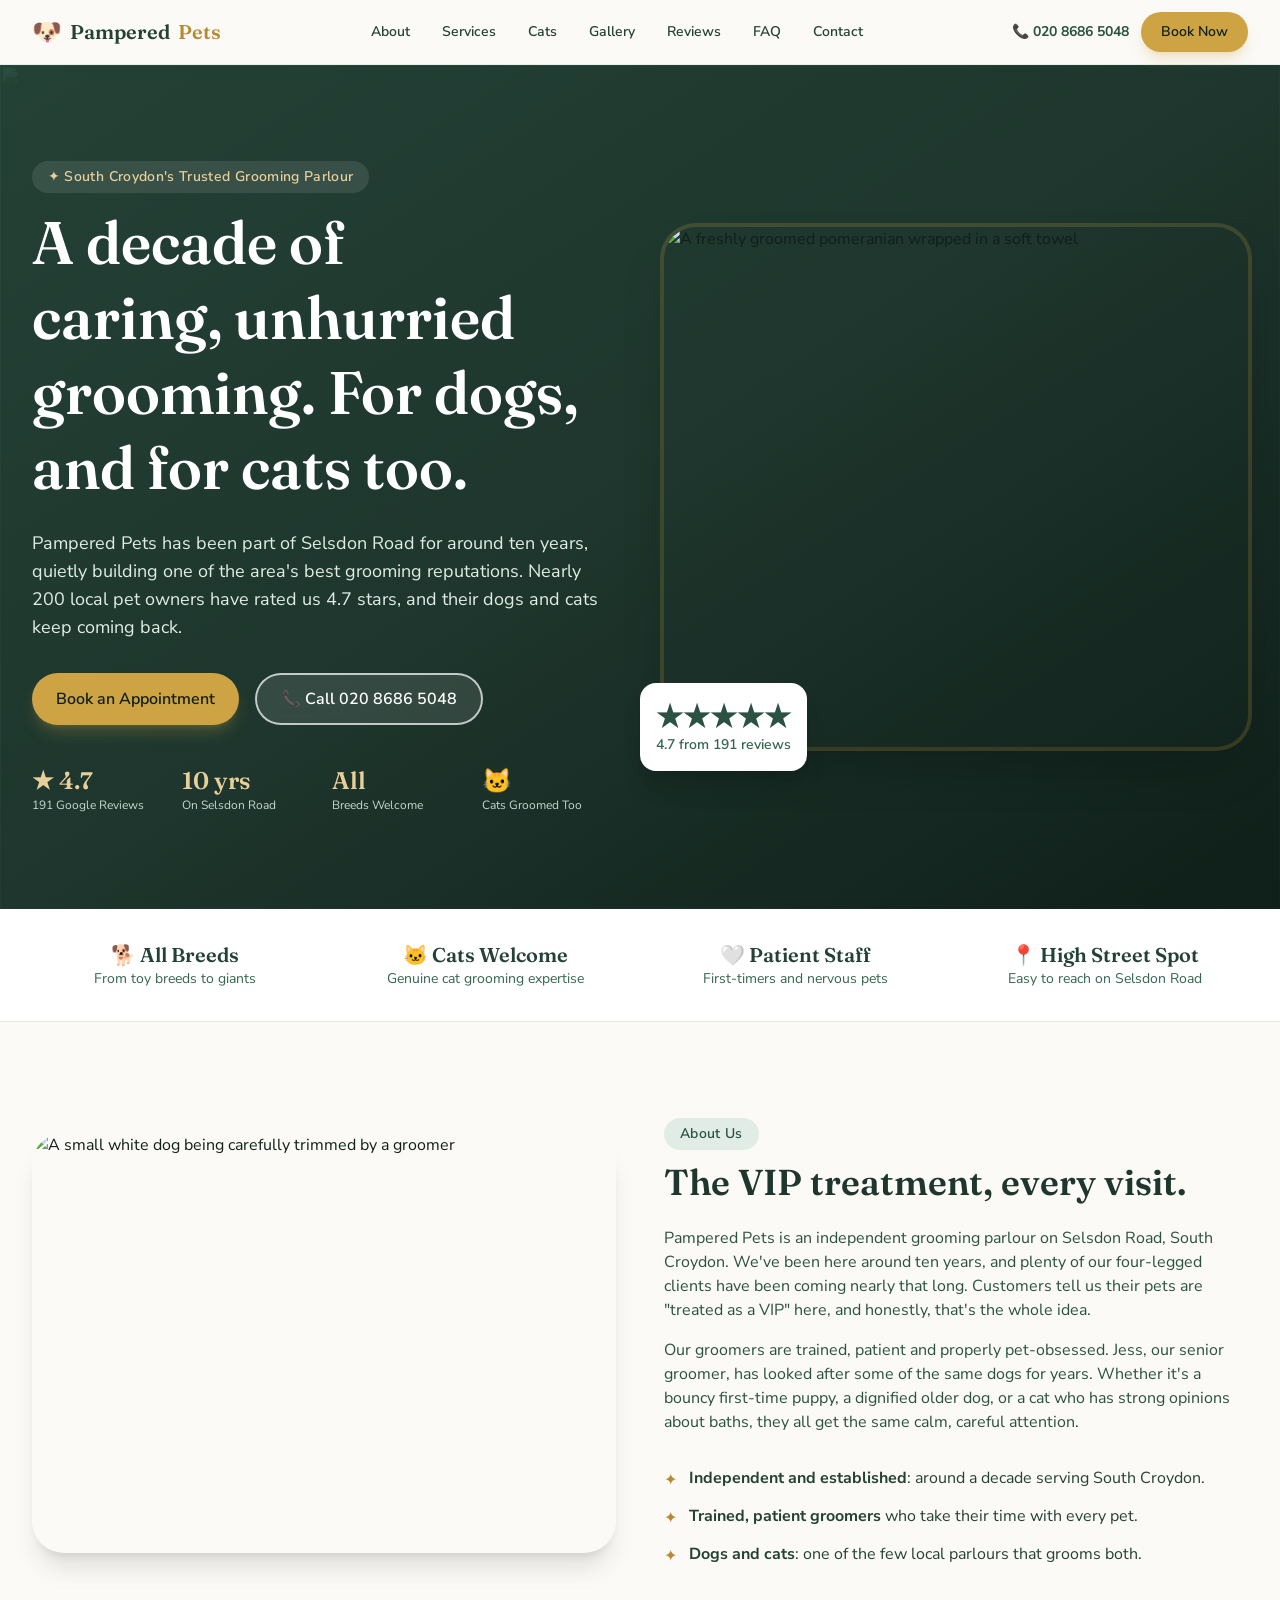
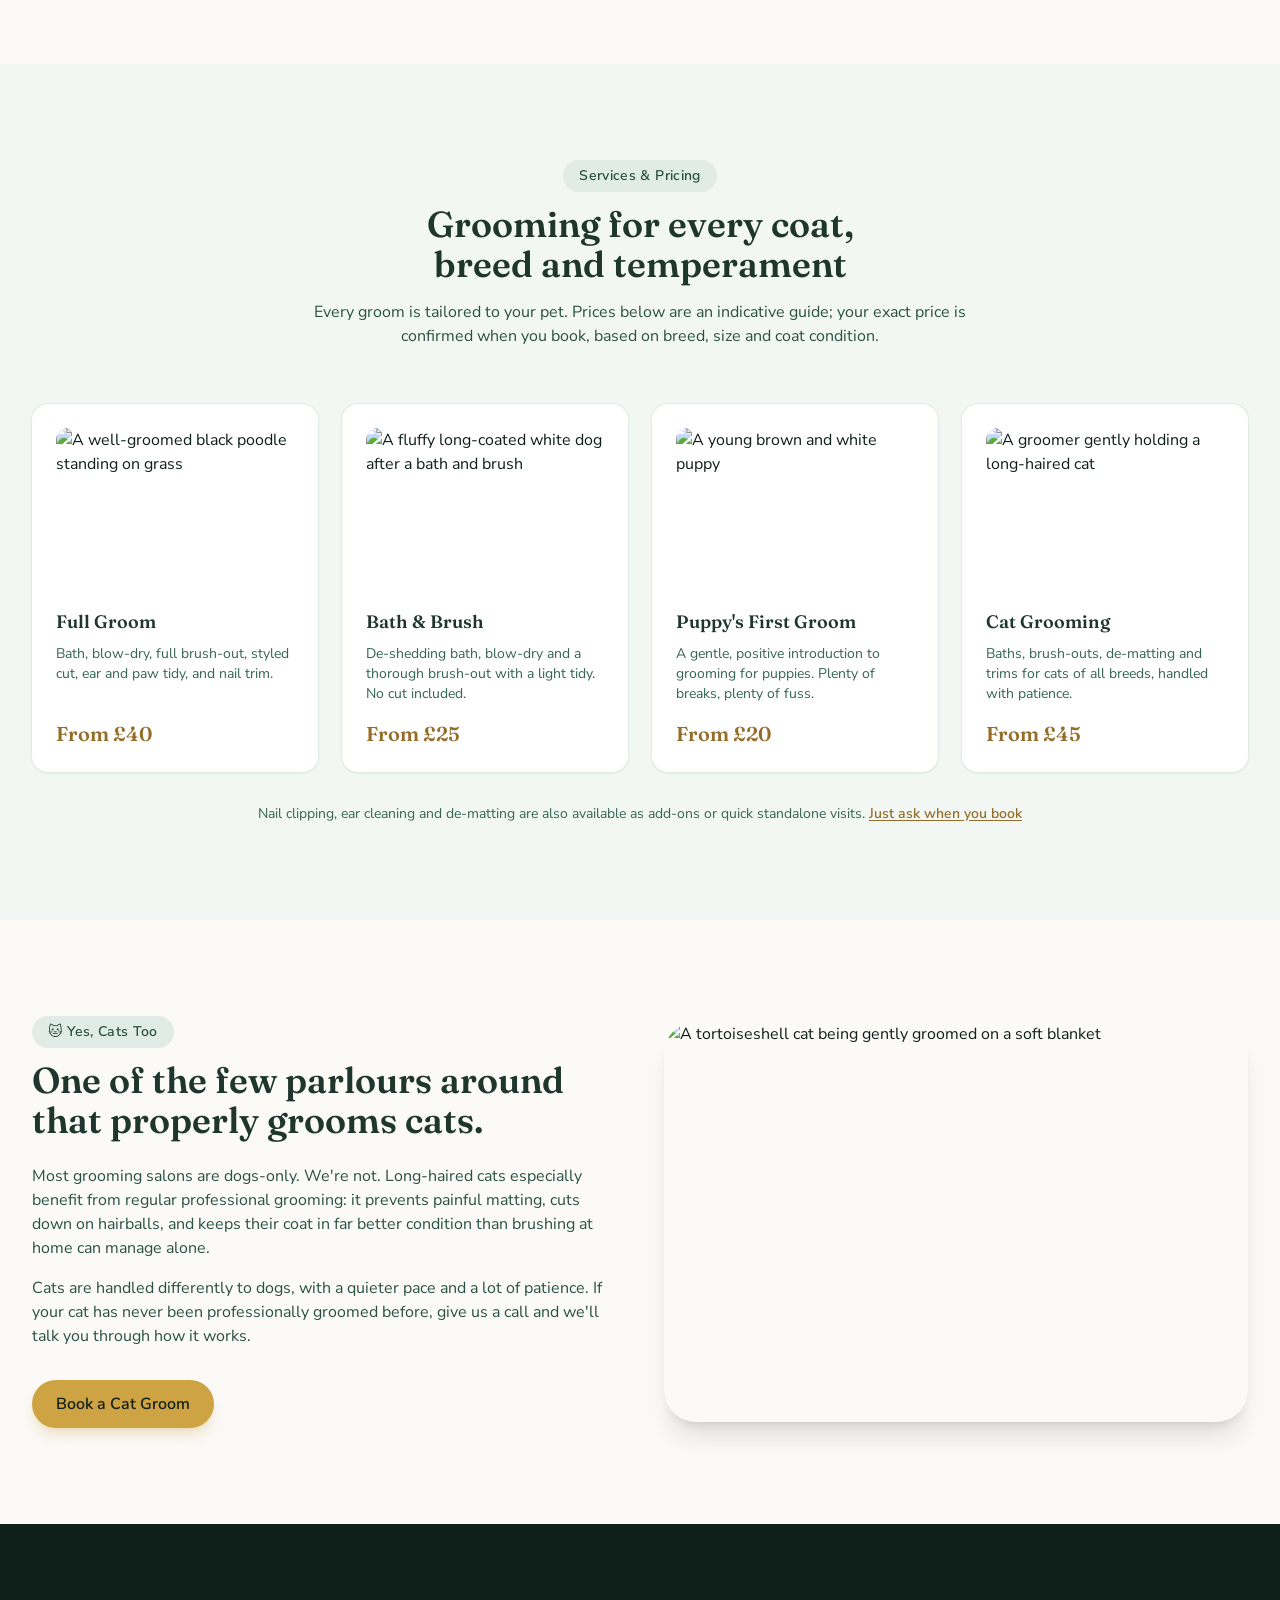
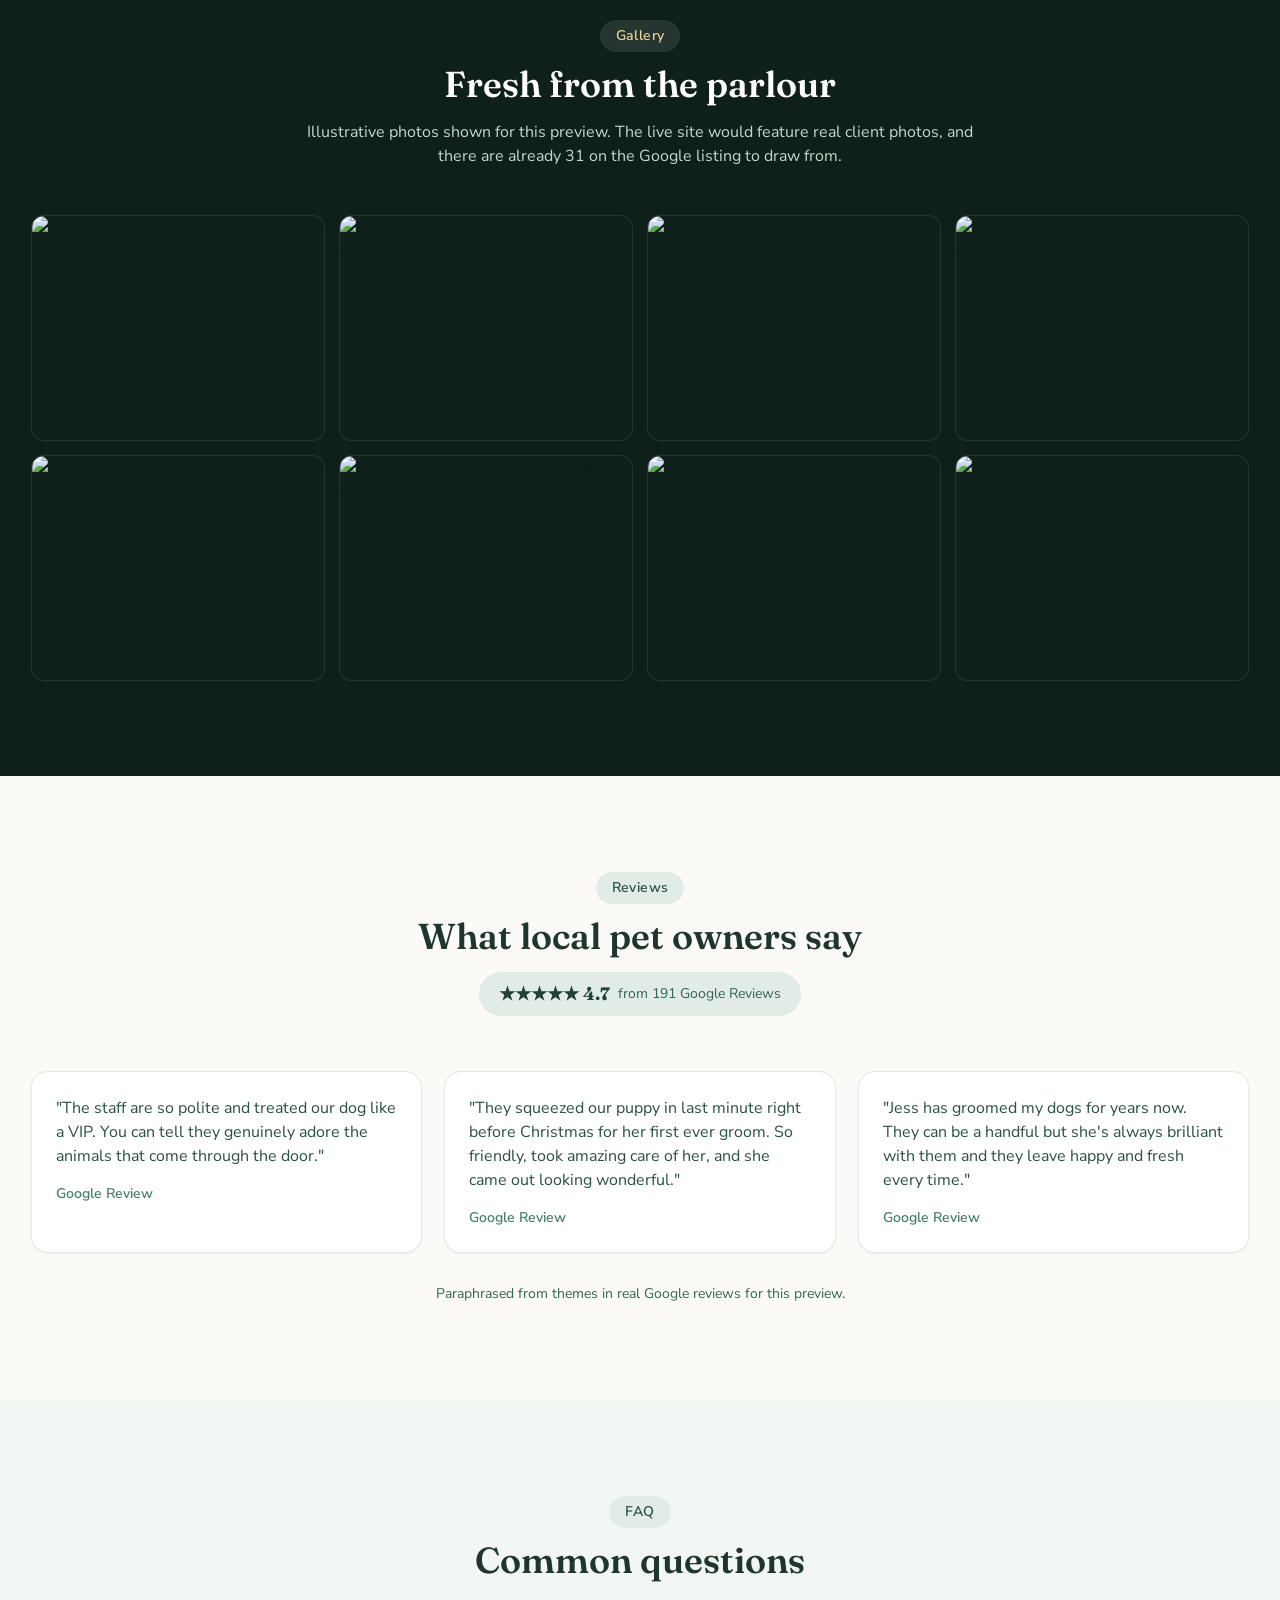
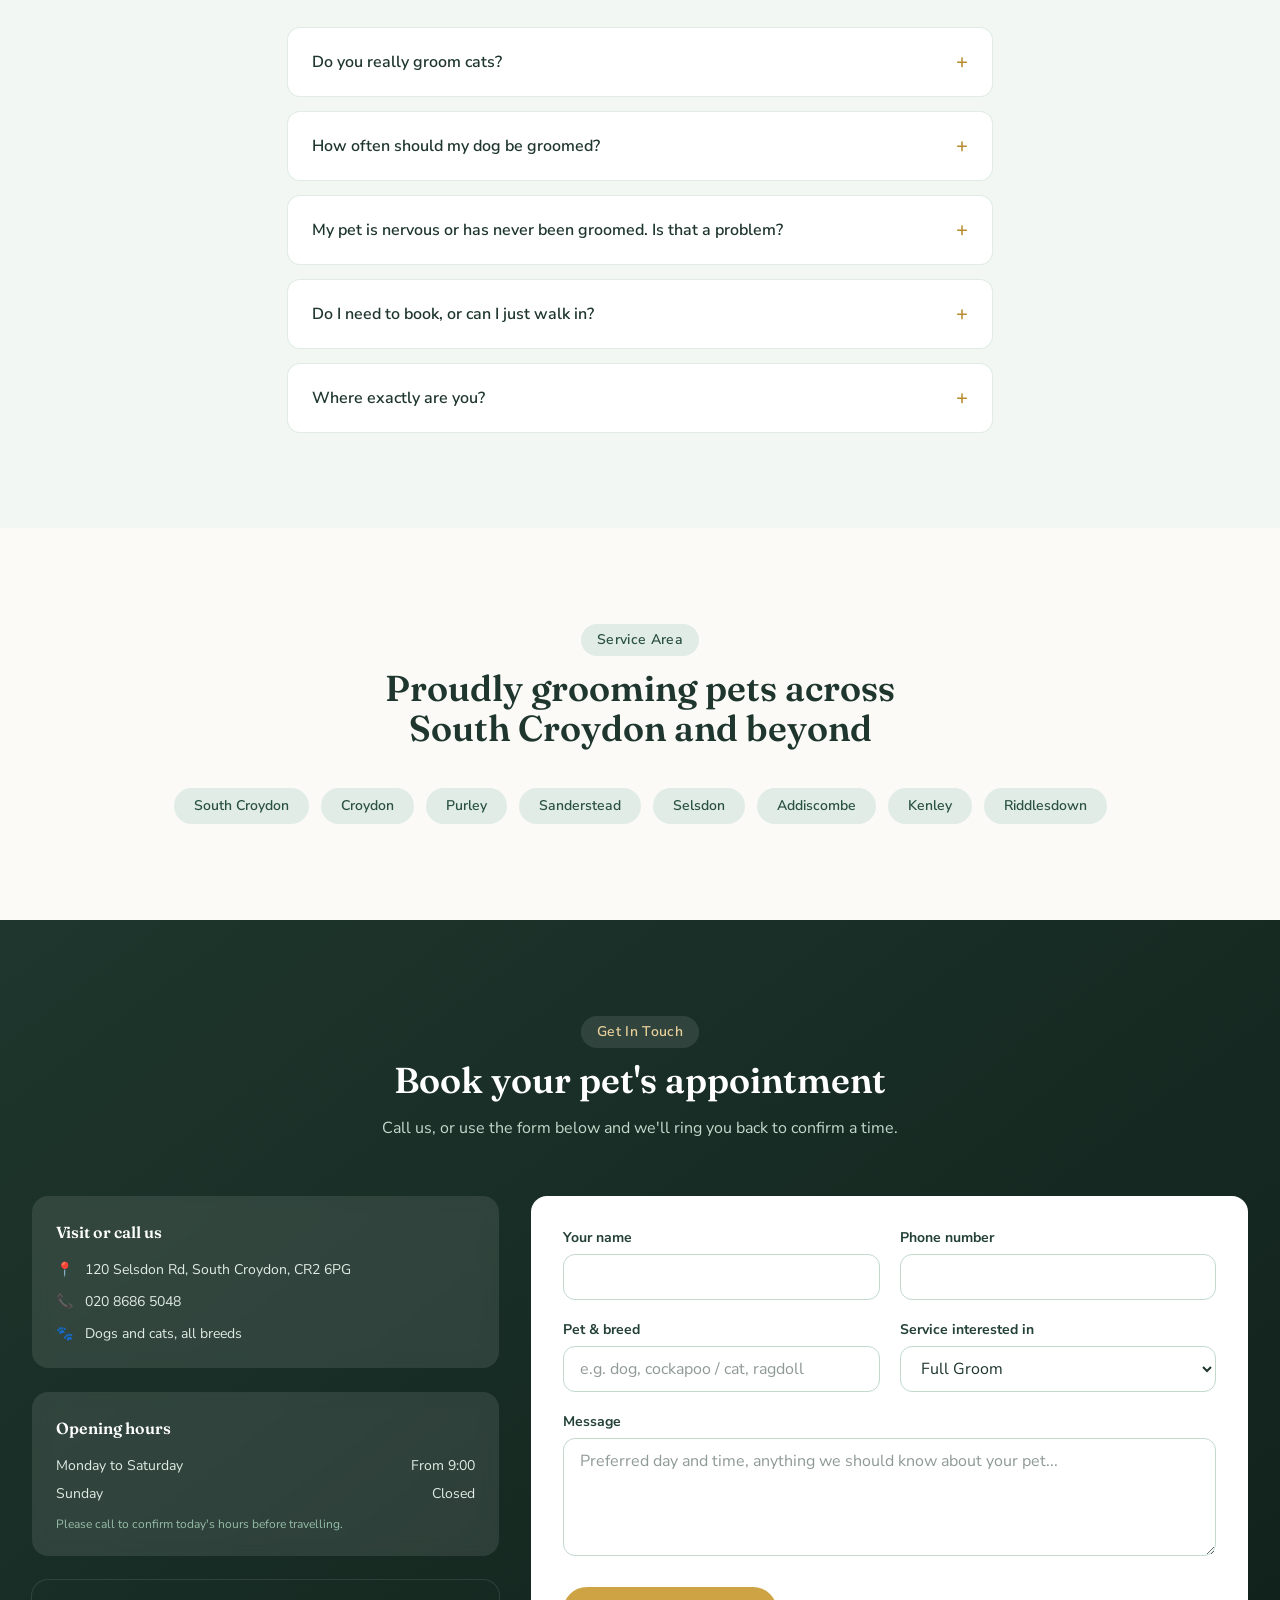
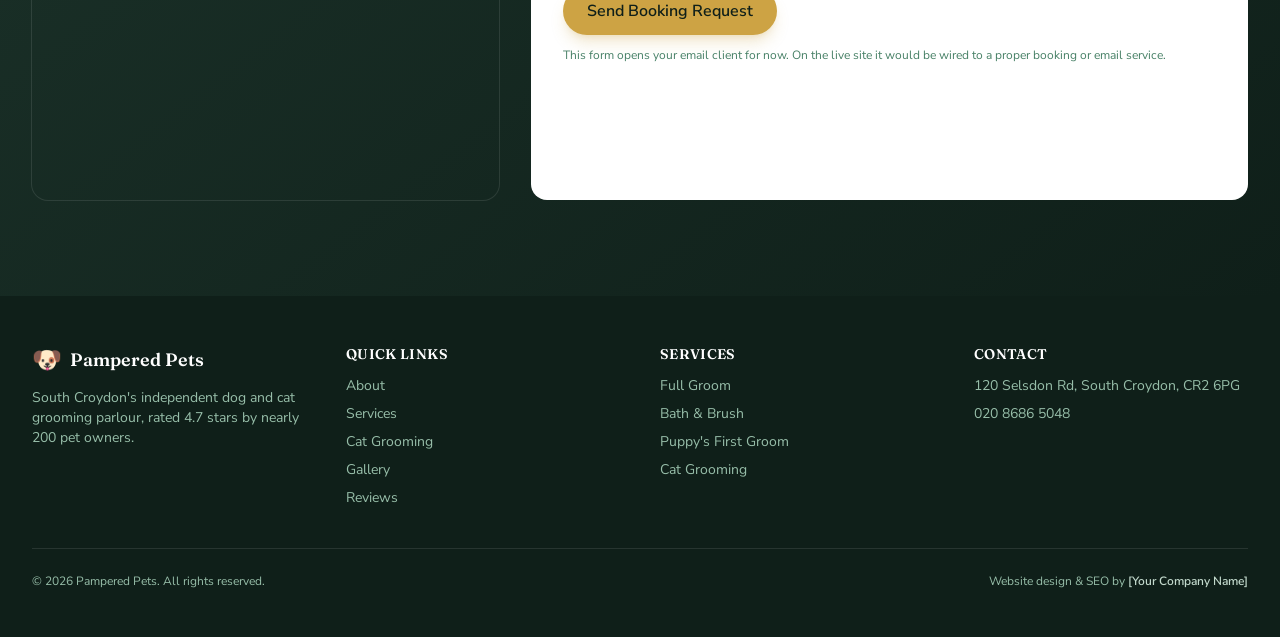
==== commit 83a06f81: "UI polish: floating mobile CTA bar, scroll reveals, mobile hero image, tighter mobile rhythm" ====
--- a/index.html
+++ b/index.html
@@ -2,7 +2,8 @@
 <html lang="en-GB">
 <head>
 <meta charset="UTF-8">
-<meta name="viewport" content="width=device-width, initial-scale=1.0">
+<meta name="viewport" content="width=device-width, initial-scale=1.0, viewport-fit=cover">
+<meta name="theme-color" content="#fbfaf7">
 <title>Pampered Pets | Dog & Cat Grooming in South Croydon | 4.7★ Rated</title>
 <meta name="description" content="Pampered Pets is South Croydon's trusted grooming parlour. A decade of patient, caring grooming for dogs and cats of all breeds, rated 4.7 stars by nearly 200 local pet owners. Call 020 8686 5048.">
 <link rel="canonical" href="https://www.pamperedpetscroydon.co.uk/">
@@ -117,7 +118,7 @@
     <div class="absolute inset-0 opacity-20 mix-blend-overlay">
       <img src="https://images.unsplash.com/photo-1581887936036-3f4f7f0b6679?fm=jpg&q=80&w=2000&auto=format&fit=crop" alt="" class="h-full w-full object-cover" loading="eager">
     </div>
-    <div class="relative mx-auto grid max-w-7xl gap-12 px-4 py-16 sm:px-6 lg:grid-cols-2 lg:items-center lg:px-8 lg:py-24">
+    <div class="relative mx-auto grid max-w-7xl gap-12 px-4 py-12 sm:px-6 sm:py-16 lg:grid-cols-2 lg:items-center lg:px-8 lg:py-24">
       <div>
         <p class="section-eyebrow !bg-white/10 !text-gold-300">✦ South Croydon's Trusted Grooming Parlour</p>
         <h1 class="font-display text-4xl font-semibold leading-tight text-white sm:text-5xl lg:text-6xl">
@@ -126,9 +127,12 @@
         <p class="mt-6 max-w-xl text-lg text-forest-100">
           Pampered Pets has been part of Selsdon Road for around ten years, quietly building one of the area's best grooming reputations. Nearly 200 local pet owners have rated us 4.7 stars, and their dogs and cats keep coming back.
         </p>
-        <div class="mt-8 flex flex-wrap gap-4">
+        <div class="mt-8 flex flex-col gap-3 sm:flex-row sm:flex-wrap sm:gap-4">
           <a href="#contact" class="btn-primary">Book an Appointment</a>
           <a href="tel:02086865048" class="btn-secondary">📞 Call 020 8686 5048</a>
+        </div>
+        <div class="mt-8 overflow-hidden rounded-3xl shadow-2xl ring-2 ring-gold-500/20 lg:hidden">
+          <img src="https://images.unsplash.com/photo-1611173622933-91942d394b04?fm=jpg&q=80&w=800&auto=format&fit=crop" alt="A freshly groomed pomeranian wrapped in a soft towel" class="h-52 w-full object-cover sm:h-64">
         </div>
         <dl class="mt-10 grid grid-cols-2 gap-4 sm:grid-cols-4">
           <div>
@@ -188,7 +192,7 @@
   </section>
 
   <!-- ===== ABOUT ===== -->
-  <section id="about" class="py-20 sm:py-28">
+  <section id="about" class="py-16 sm:py-24">
     <div class="mx-auto grid max-w-7xl gap-12 px-4 sm:px-6 lg:grid-cols-2 lg:items-center lg:px-8">
       <div class="order-2 overflow-hidden rounded-[2rem] shadow-xl lg:order-1">
         <img src="https://images.unsplash.com/photo-1719464454959-9cf304ef4774?fm=jpg&q=80&w=1200&auto=format&fit=crop" alt="A small white dog being carefully trimmed by a groomer" class="h-[420px] w-full object-cover">
@@ -221,7 +225,7 @@
   </section>
 
   <!-- ===== SERVICES ===== -->
-  <section id="services" class="bg-forest-50 py-20 sm:py-28">
+  <section id="services" class="bg-forest-50 py-16 sm:py-24">
     <div class="mx-auto max-w-7xl px-4 sm:px-6 lg:px-8">
       <div class="mx-auto max-w-2xl text-center">
         <p class="section-eyebrow">Services &amp; Pricing</p>
@@ -261,7 +265,7 @@
   </section>
 
   <!-- ===== CATS SECTION ===== -->
-  <section id="cats" class="py-20 sm:py-28">
+  <section id="cats" class="py-16 sm:py-24">
     <div class="mx-auto grid max-w-7xl gap-12 px-4 sm:px-6 lg:grid-cols-2 lg:items-center lg:px-8">
       <div>
         <p class="section-eyebrow">🐱 Yes, Cats Too</p>
@@ -281,7 +285,7 @@
   </section>
 
   <!-- ===== GALLERY ===== -->
-  <section id="gallery" class="bg-forest-950 py-20 sm:py-28">
+  <section id="gallery" class="bg-forest-950 py-16 sm:py-24">
     <div class="mx-auto max-w-7xl px-4 sm:px-6 lg:px-8">
       <div class="mx-auto max-w-2xl text-center">
         <p class="section-eyebrow !bg-white/10 !text-gold-300">Gallery</p>
@@ -302,7 +306,7 @@
   </section>
 
   <!-- ===== REVIEWS ===== -->
-  <section id="reviews" class="py-20 sm:py-28">
+  <section id="reviews" class="py-16 sm:py-24">
     <div class="mx-auto max-w-7xl px-4 sm:px-6 lg:px-8">
       <div class="mx-auto max-w-2xl text-center">
         <p class="section-eyebrow">Reviews</p>
@@ -331,7 +335,7 @@
   </section>
 
   <!-- ===== FAQ ===== -->
-  <section id="faq" class="bg-forest-50 py-20 sm:py-28">
+  <section id="faq" class="bg-forest-50 py-16 sm:py-24">
     <div class="mx-auto max-w-3xl px-4 sm:px-6 lg:px-8">
       <div class="text-center">
         <p class="section-eyebrow">FAQ</p>
@@ -384,7 +388,7 @@
   </section>
 
   <!-- ===== SERVICE AREA ===== -->
-  <section class="py-20 sm:py-28">
+  <section class="py-16 sm:py-24">
     <div class="mx-auto max-w-7xl px-4 sm:px-6 lg:px-8">
       <div class="mx-auto max-w-2xl text-center">
         <p class="section-eyebrow">Service Area</p>
@@ -404,7 +408,7 @@
   </section>
 
   <!-- ===== CONTACT ===== -->
-  <section id="contact" class="bg-gradient-to-br from-forest-900 to-forest-950 py-20 sm:py-28">
+  <section id="contact" class="bg-gradient-to-br from-forest-900 to-forest-950 py-16 sm:py-24">
     <div class="mx-auto max-w-7xl px-4 sm:px-6 lg:px-8">
       <div class="mx-auto max-w-2xl text-center">
         <p class="section-eyebrow !bg-white/10 !text-gold-300">Get In Touch</p>
@@ -478,7 +482,7 @@
 </main>
 
 <!-- ===== FOOTER ===== -->
-<footer class="bg-forest-950 py-12 text-forest-300">
+<footer class="bg-forest-950 pt-12 pb-28 text-forest-300 lg:pb-12">
   <div class="mx-auto max-w-7xl px-4 sm:px-6 lg:px-8">
     <div class="grid gap-10 sm:grid-cols-2 lg:grid-cols-4">
       <div>
@@ -521,6 +525,13 @@
   </div>
 </footer>
 
+<div id="mobile-cta" class="fixed inset-x-0 bottom-0 z-50 translate-y-full transition-transform duration-300 lg:hidden">
+  <div class="mx-3 mb-[calc(0.75rem+env(safe-area-inset-bottom))] flex gap-2 rounded-2xl border border-white/10 bg-forest-950/95 p-2 shadow-2xl shadow-forest-950/40 backdrop-blur">
+    <a href="tel:02086865048" class="flex flex-1 items-center justify-center gap-2 rounded-xl border-2 border-white/20 px-4 py-3 text-sm font-bold text-white transition active:scale-[0.98]">📞 Call</a>
+    <a href="#contact" class="flex flex-1 items-center justify-center gap-2 rounded-xl bg-gold-500 px-4 py-3 text-sm font-bold text-forest-950 shadow-lg shadow-gold-500/30 transition active:scale-[0.98]">Book Now</a>
+  </div>
+</div>
+
 <script src="js/main.js"></script>
 </body>
 </html>
--- a/css/style.css
+++ b/css/style.css
@@ -1,2 +1,2 @@
 /*! tailwindcss v4.3.3 | MIT License | https://tailwindcss.com */
-@layer properties{@supports (((-webkit-hyphens:none)) and (not (margin-trim:inline))) or ((-moz-orient:inline) and (not (color:rgb(from red r g b)))){*,:before,:after,::backdrop{--tw-space-y-reverse:0;--tw-border-style:solid;--tw-gradient-position:initial;--tw-gradient-from:#0000;--tw-gradient-via:#0000;--tw-gradient-to:#0000;--tw-gradient-stops:initial;--tw-gradient-via-stops:initial;--tw-gradient-from-position:0%;--tw-gradient-via-position:50%;--tw-gradient-to-position:100%;--tw-leading:initial;--tw-font-weight:initial;--tw-tracking:initial;--tw-shadow:0 0 #0000;--tw-shadow-color:initial;--tw-shadow-alpha:100%;--tw-inset-shadow:0 0 #0000;--tw-inset-shadow-color:initial;--tw-inset-shadow-alpha:100%;--tw-ring-color:initial;--tw-ring-shadow:0 0 #0000;--tw-inset-ring-color:initial;--tw-inset-ring-shadow:0 0 #0000;--tw-ring-inset:initial;--tw-ring-offset-width:0px;--tw-ring-offset-color:#fff;--tw-ring-offset-shadow:0 0 #0000;--tw-backdrop-blur:initial;--tw-backdrop-brightness:initial;--tw-backdrop-contrast:initial;--tw-backdrop-grayscale:initial;--tw-backdrop-hue-rotate:initial;--tw-backdrop-invert:initial;--tw-backdrop-opacity:initial;--tw-backdrop-saturate:initial;--tw-backdrop-sepia:initial;--tw-outline-style:solid}}}@layer theme{:root,:host{--font-sans:"Nunito Sans", ui-sans-serif, system-ui, -apple-system, sans-serif;--font-mono:ui-monospace, SFMono-Regular, Menlo, Monaco, Consolas, "Liberation Mono", "Courier New", monospace;--color-white:#fff;--spacing:.25rem;--container-xl:36rem;--container-2xl:42rem;--container-3xl:48rem;--container-7xl:80rem;--text-xs:.75rem;--text-xs--line-height:calc(1 / .75);--text-sm:.875rem;--text-sm--line-height:calc(1.25 / .875);--text-lg:1.125rem;--text-lg--line-height:calc(1.75 / 1.125);--text-xl:1.25rem;--text-xl--line-height:calc(1.75 / 1.25);--text-2xl:1.5rem;--text-2xl--line-height:calc(2 / 1.5);--text-3xl:1.875rem;--text-3xl--line-height:calc(2.25 / 1.875);--text-4xl:2.25rem;--text-4xl--line-height:calc(2.5 / 2.25);--text-5xl:3rem;--text-5xl--line-height:1;--text-6xl:3.75rem;--text-6xl--line-height:1;--font-weight-semibold:600;--font-weight-bold:700;--tracking-wide:.025em;--leading-tight:1.25;--radius-lg:.5rem;--radius-xl:.75rem;--radius-2xl:1rem;--default-transition-duration:.15s;--default-transition-timing-function:cubic-bezier(.4, 0, .2, 1);--default-font-family:var(--font-sans);--default-mono-font-family:var(--font-mono);--font-display:"Fraunces", Georgia, ui-serif, serif;--color-forest-50:#f2f7f4;--color-forest-100:#e0ece5;--color-forest-200:#c2d9cc;--color-forest-300:#97bea9;--color-forest-500:#478066;--color-forest-600:#346551;--color-forest-700:#2a5142;--color-forest-800:#244136;--color-forest-900:#1e362d;--color-forest-950:#0f1f19;--color-gold-300:#e8cf9a;--color-gold-400:#ddb968;--color-gold-500:#cda344;--color-gold-600:#b78a30;--color-gold-700:#966d28;--color-cream-50:#fbfaf7}}@layer base{*,:after,:before,::backdrop{box-sizing:border-box;border:0 solid;margin:0;padding:0}::file-selector-button{box-sizing:border-box;border:0 solid;margin:0;padding:0}html,:host{-webkit-text-size-adjust:100%;tab-size:4;line-height:1.5;font-family:var(--default-font-family,-apple-system, BlinkMacSystemFont, "Segoe UI", Roboto, "Helvetica Neue", "Noto Sans", Arial, sans-serif, "Apple Color Emoji", "Segoe UI Emoji", "Segoe UI Symbol", "Noto Color Emoji");font-feature-settings:var(--default-font-feature-settings,normal);font-variation-settings:var(--default-font-variation-settings,normal);-webkit-tap-highlight-color:transparent}hr{height:0;color:inherit;border-top-width:1px}abbr:where([title]){-webkit-text-decoration:underline dotted;text-decoration:underline dotted}h1,h2,h3,h4,h5,h6{font-size:inherit;font-weight:inherit}a{color:inherit;-webkit-text-decoration:inherit;-webkit-text-decoration:inherit;-webkit-text-decoration:inherit;text-decoration:inherit}b,strong{font-weight:bolder}code,kbd,samp,pre{font-family:var(--default-mono-font-family,ui-monospace, SFMono-Regular, Menlo, Monaco, Consolas, "Liberation Mono", "Courier New", monospace);font-feature-settings:var(--default-mono-font-feature-settings,normal);font-variation-settings:var(--default-mono-font-variation-settings,normal);font-size:1em}small{font-size:80%}sub,sup{vertical-align:baseline;font-size:75%;line-height:0;position:relative}sub{bottom:-.25em}sup{top:-.5em}table{text-indent:0;border-color:inherit;border-collapse:collapse}:-moz-focusring:where(:not(iframe)){outline:auto}progress{vertical-align:baseline}summary{display:list-item}ol,ul,menu{list-style:none}img,svg,video,canvas,audio,iframe,embed,object{vertical-align:middle;display:block}img,video{max-width:100%;height:auto}button,input,select,optgroup,textarea{font:inherit;font-feature-settings:inherit;font-variation-settings:inherit;letter-spacing:inherit;color:inherit;opacity:1;background-color:#0000;border-radius:0}::file-selector-button{font:inherit;font-feature-settings:inherit;font-variation-settings:inherit;letter-spacing:inherit;color:inherit;opacity:1;background-color:#0000;border-radius:0}:where(select:is([multiple],[size])) optgroup{font-weight:bolder}:where(select:is([multiple],[size])) optgroup option{padding-inline-start:20px}::file-selector-button{margin-inline-end:4px}::placeholder{opacity:1}@supports (not ((-webkit-appearance:-apple-pay-button))) or (contain-intrinsic-size:1px){::placeholder{color:currentColor}@supports (color:color-mix(in lab, red, red)){::placeholder{color:color-mix(in oklab, currentcolor 50%, transparent)}}}textarea{resize:vertical}::-webkit-search-decoration{-webkit-appearance:none}::-webkit-date-and-time-value{min-height:1lh;text-align:inherit}::-webkit-datetime-edit{display:inline-flex}::-webkit-datetime-edit-fields-wrapper{padding:0}::-webkit-datetime-edit{padding-block:0}::-webkit-datetime-edit-year-field{padding-block:0}::-webkit-datetime-edit-month-field{padding-block:0}::-webkit-datetime-edit-day-field{padding-block:0}::-webkit-datetime-edit-hour-field{padding-block:0}::-webkit-datetime-edit-minute-field{padding-block:0}::-webkit-datetime-edit-second-field{padding-block:0}::-webkit-datetime-edit-millisecond-field{padding-block:0}::-webkit-datetime-edit-meridiem-field{padding-block:0}::-webkit-calendar-picker-indicator{line-height:1}:-moz-ui-invalid{box-shadow:none}button,input:where([type=button],[type=reset],[type=submit]){appearance:button}::file-selector-button{appearance:button}::-webkit-inner-spin-button{height:auto}::-webkit-outer-spin-button{height:auto}[hidden]:where(:not([hidden=until-found])){display:none!important}html{scroll-behavior:smooth}body{font-family:var(--font-sans)}h1,h2,h3,h4,.font-display{font-family:var(--font-display)}}@layer components{.btn-primary{justify-content:center;align-items:center;gap:calc(var(--spacing) * 2);background-color:var(--color-gold-500);padding-inline:calc(var(--spacing) * 6);padding-block:calc(var(--spacing) * 3);--tw-font-weight:var(--font-weight-semibold);font-weight:var(--font-weight-semibold);color:var(--color-forest-950);--tw-shadow:0 10px 15px -3px var(--tw-shadow-color,#0000001a), 0 4px 6px -4px var(--tw-shadow-color,#0000001a);box-shadow:var(--tw-inset-shadow), var(--tw-inset-ring-shadow), var(--tw-ring-offset-shadow), var(--tw-ring-shadow), var(--tw-shadow);--tw-shadow-color:#cda34440;border-radius:3.40282e38px;display:inline-flex}@supports (color:color-mix(in lab, red, red)){.btn-primary{--tw-shadow-color:color-mix(in oklab, color-mix(in oklab, var(--color-gold-500) 25%, transparent) var(--tw-shadow-alpha), transparent)}}.btn-primary{transition-property:color,background-color,border-color,outline-color,text-decoration-color,fill,stroke,--tw-gradient-from,--tw-gradient-via,--tw-gradient-to,opacity,box-shadow,transform,translate,scale,rotate,filter,-webkit-backdrop-filter,backdrop-filter,display,content-visibility,overlay,pointer-events;transition-timing-function:var(--tw-ease,var(--default-transition-timing-function));transition-duration:var(--tw-duration,var(--default-transition-duration))}@media (hover:hover){.btn-primary:hover{background-color:var(--color-gold-400);--tw-shadow:0 20px 25px -5px var(--tw-shadow-color,#0000001a), 0 8px 10px -6px var(--tw-shadow-color,#0000001a);box-shadow:var(--tw-inset-shadow), var(--tw-inset-ring-shadow), var(--tw-ring-offset-shadow), var(--tw-ring-shadow), var(--tw-shadow);--tw-shadow-color:#cda3444d}@supports (color:color-mix(in lab, red, red)){.btn-primary:hover{--tw-shadow-color:color-mix(in oklab, color-mix(in oklab, var(--color-gold-500) 30%, transparent) var(--tw-shadow-alpha), transparent)}}}.btn-primary:focus-visible{outline-style:var(--tw-outline-style);outline-width:1px;outline-style:var(--tw-outline-style);outline-offset:2px;outline-width:2px;outline-color:var(--color-gold-600)}.btn-secondary{justify-content:center;align-items:center;gap:calc(var(--spacing) * 2);border-style:var(--tw-border-style);border-width:2px;border-color:#ffffffb3;border-radius:3.40282e38px;display:inline-flex}@supports (color:color-mix(in lab, red, red)){.btn-secondary{border-color:color-mix(in oklab, var(--color-white) 70%, transparent)}}.btn-secondary{background-color:#ffffff1a}@supports (color:color-mix(in lab, red, red)){.btn-secondary{background-color:color-mix(in oklab, var(--color-white) 10%, transparent)}}.btn-secondary{padding-inline:calc(var(--spacing) * 6);padding-block:calc(var(--spacing) * 3);--tw-font-weight:var(--font-weight-semibold);font-weight:var(--font-weight-semibold);color:var(--color-white);--tw-backdrop-blur:blur(8px);-webkit-backdrop-filter:var(--tw-backdrop-blur,) var(--tw-backdrop-brightness,) var(--tw-backdrop-contrast,) var(--tw-backdrop-grayscale,) var(--tw-backdrop-hue-rotate,) var(--tw-backdrop-invert,) var(--tw-backdrop-opacity,) var(--tw-backdrop-saturate,) var(--tw-backdrop-sepia,);backdrop-filter:var(--tw-backdrop-blur,) var(--tw-backdrop-brightness,) var(--tw-backdrop-contrast,) var(--tw-backdrop-grayscale,) var(--tw-backdrop-hue-rotate,) var(--tw-backdrop-invert,) var(--tw-backdrop-opacity,) var(--tw-backdrop-saturate,) var(--tw-backdrop-sepia,);transition-property:color,background-color,border-color,outline-color,text-decoration-color,fill,stroke,--tw-gradient-from,--tw-gradient-via,--tw-gradient-to,opacity,box-shadow,transform,translate,scale,rotate,filter,-webkit-backdrop-filter,backdrop-filter,display,content-visibility,overlay,pointer-events;transition-timing-function:var(--tw-ease,var(--default-transition-timing-function));transition-duration:var(--tw-duration,var(--default-transition-duration))}@media (hover:hover){.btn-secondary:hover{background-color:#fff3}@supports (color:color-mix(in lab, red, red)){.btn-secondary:hover{background-color:color-mix(in oklab, var(--color-white) 20%, transparent)}}}.btn-secondary:focus-visible{outline-style:var(--tw-outline-style);outline-width:1px;outline-style:var(--tw-outline-style);outline-offset:2px;outline-width:2px;outline-color:var(--color-white)}.section-eyebrow{margin-bottom:calc(var(--spacing) * 3);align-items:center;gap:calc(var(--spacing) * 2);background-color:var(--color-forest-100);padding-inline:calc(var(--spacing) * 4);padding-block:calc(var(--spacing) * 1.5);font-size:var(--text-sm);line-height:var(--tw-leading,var(--text-sm--line-height));--tw-font-weight:var(--font-weight-semibold);font-weight:var(--font-weight-semibold);--tw-tracking:var(--tracking-wide);letter-spacing:var(--tracking-wide);color:var(--color-forest-700);border-radius:3.40282e38px;display:inline-flex}.card{border-radius:var(--radius-2xl);background-color:var(--color-white);padding:calc(var(--spacing) * 6);--tw-shadow:0 1px 3px 0 var(--tw-shadow-color,#0000001a), 0 1px 2px -1px var(--tw-shadow-color,#0000001a);--tw-ring-shadow:var(--tw-ring-inset,) 0 0 0 calc(1px + var(--tw-ring-offset-width)) var(--tw-ring-color,currentcolor);box-shadow:var(--tw-inset-shadow), var(--tw-inset-ring-shadow), var(--tw-ring-offset-shadow), var(--tw-ring-shadow), var(--tw-shadow);--tw-ring-color:var(--color-forest-100);transition-property:color,background-color,border-color,outline-color,text-decoration-color,fill,stroke,--tw-gradient-from,--tw-gradient-via,--tw-gradient-to,opacity,box-shadow,transform,translate,scale,rotate,filter,-webkit-backdrop-filter,backdrop-filter,display,content-visibility,overlay,pointer-events;transition-timing-function:var(--tw-ease,var(--default-transition-timing-function));transition-duration:var(--tw-duration,var(--default-transition-duration))}@media (hover:hover){.card:hover{--tw-shadow:0 20px 25px -5px var(--tw-shadow-color,#0000001a), 0 8px 10px -6px var(--tw-shadow-color,#0000001a);box-shadow:var(--tw-inset-shadow), var(--tw-inset-ring-shadow), var(--tw-ring-offset-shadow), var(--tw-ring-shadow), var(--tw-shadow);--tw-shadow-color:#c2d9cc66}@supports (color:color-mix(in lab, red, red)){.card:hover{--tw-shadow-color:color-mix(in oklab, color-mix(in oklab, var(--color-forest-200) 40%, transparent) var(--tw-shadow-alpha), transparent)}}}}@layer utilities{.sr-only{clip-path:inset(50%);white-space:nowrap;border-width:0;width:1px;height:1px;margin:-1px;padding:0;position:absolute;overflow:hidden}.absolute{position:absolute}.relative{position:relative}.sticky{position:sticky}.inset-0{inset:0}.top-0{top:0}.-bottom-6{bottom:calc(var(--spacing) * -6)}.-left-6{left:calc(var(--spacing) * -6)}.z-40{z-index:40}.order-1{order:1}.order-2{order:2}.mx-auto{margin-inline:auto}.mt-0\.5{margin-top:calc(var(--spacing) * .5)}.mt-1{margin-top:var(--spacing)}.mt-1\.5{margin-top:calc(var(--spacing) * 1.5)}.mt-2{margin-top:calc(var(--spacing) * 2)}.mt-3{margin-top:calc(var(--spacing) * 3)}.mt-4{margin-top:calc(var(--spacing) * 4)}.mt-6{margin-top:calc(var(--spacing) * 6)}.mt-8{margin-top:calc(var(--spacing) * 8)}.mt-10{margin-top:calc(var(--spacing) * 10)}.mt-12{margin-top:calc(var(--spacing) * 12)}.mt-14{margin-top:calc(var(--spacing) * 14)}.mb-5{margin-bottom:calc(var(--spacing) * 5)}.block{display:block}.flex{display:flex}.grid{display:grid}.hidden{display:none}.inline-flex{display:inline-flex}.h-7{height:calc(var(--spacing) * 7)}.h-40{height:calc(var(--spacing) * 40)}.h-48{height:calc(var(--spacing) * 48)}.h-\[400px\]{height:400px}.h-\[420px\]{height:420px}.h-\[520px\]{height:520px}.h-full{height:100%}.w-7{width:calc(var(--spacing) * 7)}.w-full{width:100%}.max-w-2xl{max-width:var(--container-2xl)}.max-w-3xl{max-width:var(--container-3xl)}.max-w-7xl{max-width:var(--container-7xl)}.max-w-xl{max-width:var(--container-xl)}.flex-1{flex:1}.shrink-0{flex-shrink:0}.grid-cols-2{grid-template-columns:repeat(2,minmax(0,1fr))}.flex-col{flex-direction:column}.flex-wrap{flex-wrap:wrap}.items-center{align-items:center}.items-start{align-items:flex-start}.justify-between{justify-content:space-between}.justify-center{justify-content:center}.gap-1{gap:var(--spacing)}.gap-2{gap:calc(var(--spacing) * 2)}.gap-3{gap:calc(var(--spacing) * 3)}.gap-4{gap:calc(var(--spacing) * 4)}.gap-5{gap:calc(var(--spacing) * 5)}.gap-6{gap:calc(var(--spacing) * 6)}.gap-8{gap:calc(var(--spacing) * 8)}.gap-10{gap:calc(var(--spacing) * 10)}.gap-12{gap:calc(var(--spacing) * 12)}:where(.space-y-2>:not(:last-child)){--tw-space-y-reverse:0;margin-block-start:calc(calc(var(--spacing) * 2) * var(--tw-space-y-reverse));margin-block-end:calc(calc(var(--spacing) * 2) * calc(1 - var(--tw-space-y-reverse)))}:where(.space-y-3>:not(:last-child)){--tw-space-y-reverse:0;margin-block-start:calc(calc(var(--spacing) * 3) * var(--tw-space-y-reverse));margin-block-end:calc(calc(var(--spacing) * 3) * calc(1 - var(--tw-space-y-reverse)))}:where(.space-y-4>:not(:last-child)){--tw-space-y-reverse:0;margin-block-start:calc(calc(var(--spacing) * 4) * var(--tw-space-y-reverse));margin-block-end:calc(calc(var(--spacing) * 4) * calc(1 - var(--tw-space-y-reverse)))}:where(.space-y-6>:not(:last-child)){--tw-space-y-reverse:0;margin-block-start:calc(calc(var(--spacing) * 6) * var(--tw-space-y-reverse));margin-block-end:calc(calc(var(--spacing) * 6) * calc(1 - var(--tw-space-y-reverse)))}.overflow-hidden{overflow:hidden}.rounded-2xl{border-radius:var(--radius-2xl)}.rounded-\[2rem\]{border-radius:2rem}.rounded-full{border-radius:3.40282e38px}.rounded-lg{border-radius:var(--radius-lg)}.rounded-xl{border-radius:var(--radius-xl)}.border{border-style:var(--tw-border-style);border-width:1px}.border-t{border-top-style:var(--tw-border-style);border-top-width:1px}.border-b{border-bottom-style:var(--tw-border-style);border-bottom-width:1px}.border-forest-100{border-color:var(--color-forest-100)}.border-forest-100\/80{border-color:#e0ece5cc}@supports (color:color-mix(in lab, red, red)){.border-forest-100\/80{border-color:color-mix(in oklab, var(--color-forest-100) 80%, transparent)}}.border-forest-200{border-color:var(--color-forest-200)}.border-white\/10{border-color:#ffffff1a}@supports (color:color-mix(in lab, red, red)){.border-white\/10{border-color:color-mix(in oklab, var(--color-white) 10%, transparent)}}.\!bg-white\/10{background-color:#ffffff1a!important}@supports (color:color-mix(in lab, red, red)){.\!bg-white\/10{background-color:color-mix(in oklab, var(--color-white) 10%, transparent)!important}}.bg-cream-50{background-color:var(--color-cream-50)}.bg-cream-50\/90{background-color:#fbfaf7e6}@supports (color:color-mix(in lab, red, red)){.bg-cream-50\/90{background-color:color-mix(in oklab, var(--color-cream-50) 90%, transparent)}}.bg-forest-50{background-color:var(--color-forest-50)}.bg-forest-100{background-color:var(--color-forest-100)}.bg-forest-950{background-color:var(--color-forest-950)}.bg-white{background-color:var(--color-white)}.bg-white\/10{background-color:#ffffff1a}@supports (color:color-mix(in lab, red, red)){.bg-white\/10{background-color:color-mix(in oklab, var(--color-white) 10%, transparent)}}.bg-gradient-to-br{--tw-gradient-position:to bottom right in oklab;background-image:linear-gradient(var(--tw-gradient-stops))}.from-forest-800{--tw-gradient-from:var(--color-forest-800);--tw-gradient-stops:var(--tw-gradient-via-stops,var(--tw-gradient-position), var(--tw-gradient-from) var(--tw-gradient-from-position), var(--tw-gradient-to) var(--tw-gradient-to-position))}.from-forest-900{--tw-gradient-from:var(--color-forest-900);--tw-gradient-stops:var(--tw-gradient-via-stops,var(--tw-gradient-position), var(--tw-gradient-from) var(--tw-gradient-from-position), var(--tw-gradient-to) var(--tw-gradient-to-position))}.via-forest-900{--tw-gradient-via:var(--color-forest-900);--tw-gradient-via-stops:var(--tw-gradient-position), var(--tw-gradient-from) var(--tw-gradient-from-position), var(--tw-gradient-via) var(--tw-gradient-via-position), var(--tw-gradient-to) var(--tw-gradient-to-position);--tw-gradient-stops:var(--tw-gradient-via-stops)}.to-forest-950{--tw-gradient-to:var(--color-forest-950);--tw-gradient-stops:var(--tw-gradient-via-stops,var(--tw-gradient-position), var(--tw-gradient-from) var(--tw-gradient-from-position), var(--tw-gradient-to) var(--tw-gradient-to-position))}.object-cover{object-fit:cover}.p-2{padding:calc(var(--spacing) * 2)}.p-4{padding:calc(var(--spacing) * 4)}.p-6{padding:calc(var(--spacing) * 6)}.\!px-5{padding-inline:calc(var(--spacing) * 5)!important}.px-3{padding-inline:calc(var(--spacing) * 3)}.px-4{padding-inline:calc(var(--spacing) * 4)}.px-5{padding-inline:calc(var(--spacing) * 5)}.px-6{padding-inline:calc(var(--spacing) * 6)}.\!py-2\.5{padding-block:calc(var(--spacing) * 2.5)!important}.py-2{padding-block:calc(var(--spacing) * 2)}.py-2\.5{padding-block:calc(var(--spacing) * 2.5)}.py-3{padding-block:calc(var(--spacing) * 3)}.py-5{padding-block:calc(var(--spacing) * 5)}.py-8{padding-block:calc(var(--spacing) * 8)}.py-12{padding-block:calc(var(--spacing) * 12)}.py-16{padding-block:calc(var(--spacing) * 16)}.py-20{padding-block:calc(var(--spacing) * 20)}.pt-6{padding-top:calc(var(--spacing) * 6)}.pb-5{padding-bottom:calc(var(--spacing) * 5)}.text-center{text-align:center}.text-left{text-align:left}.font-display{font-family:var(--font-display)}.text-2xl{font-size:var(--text-2xl);line-height:var(--tw-leading,var(--text-2xl--line-height))}.text-3xl{font-size:var(--text-3xl);line-height:var(--tw-leading,var(--text-3xl--line-height))}.text-4xl{font-size:var(--text-4xl);line-height:var(--tw-leading,var(--text-4xl--line-height))}.text-lg{font-size:var(--text-lg);line-height:var(--tw-leading,var(--text-lg--line-height))}.text-sm{font-size:var(--text-sm);line-height:var(--tw-leading,var(--text-sm--line-height))}.text-xl{font-size:var(--text-xl);line-height:var(--tw-leading,var(--text-xl--line-height))}.text-xs{font-size:var(--text-xs);line-height:var(--tw-leading,var(--text-xs--line-height))}.leading-tight{--tw-leading:var(--leading-tight);line-height:var(--leading-tight)}.font-bold{--tw-font-weight:var(--font-weight-bold);font-weight:var(--font-weight-bold)}.font-semibold{--tw-font-weight:var(--font-weight-semibold);font-weight:var(--font-weight-semibold)}.tracking-wide{--tw-tracking:var(--tracking-wide);letter-spacing:var(--tracking-wide)}.\!text-gold-300{color:var(--color-gold-300)!important}.text-forest-100{color:var(--color-forest-100)}.text-forest-200{color:var(--color-forest-200)}.text-forest-300{color:var(--color-forest-300)}.text-forest-500{color:var(--color-forest-500)}.text-forest-600{color:var(--color-forest-600)}.text-forest-700{color:var(--color-forest-700)}.text-forest-800{color:var(--color-forest-800)}.text-forest-900{color:var(--color-forest-900)}.text-forest-950{color:var(--color-forest-950)}.text-gold-300{color:var(--color-gold-300)}.text-gold-600{color:var(--color-gold-600)}.text-gold-700{color:var(--color-gold-700)}.text-white{color:var(--color-white)}.uppercase{text-transform:uppercase}.underline{text-decoration-line:underline}.underline-offset-2{text-underline-offset:2px}.antialiased{-webkit-font-smoothing:antialiased;-moz-osx-font-smoothing:grayscale}.opacity-20{opacity:.2}.mix-blend-overlay{mix-blend-mode:overlay}.shadow{--tw-shadow:0 1px 3px 0 var(--tw-shadow-color,#0000001a), 0 1px 2px -1px var(--tw-shadow-color,#0000001a);box-shadow:var(--tw-inset-shadow), var(--tw-inset-ring-shadow), var(--tw-ring-offset-shadow), var(--tw-ring-shadow), var(--tw-shadow)}.shadow-2xl{--tw-shadow:0 25px 50px -12px var(--tw-shadow-color,#00000040);box-shadow:var(--tw-inset-shadow), var(--tw-inset-ring-shadow), var(--tw-ring-offset-shadow), var(--tw-ring-shadow), var(--tw-shadow)}.shadow-md{--tw-shadow:0 4px 6px -1px var(--tw-shadow-color,#0000001a), 0 2px 4px -2px var(--tw-shadow-color,#0000001a);box-shadow:var(--tw-inset-shadow), var(--tw-inset-ring-shadow), var(--tw-ring-offset-shadow), var(--tw-ring-shadow), var(--tw-shadow)}.shadow-xl{--tw-shadow:0 20px 25px -5px var(--tw-shadow-color,#0000001a), 0 8px 10px -6px var(--tw-shadow-color,#0000001a);box-shadow:var(--tw-inset-shadow), var(--tw-inset-ring-shadow), var(--tw-ring-offset-shadow), var(--tw-ring-shadow), var(--tw-shadow)}.ring,.ring-1{--tw-ring-shadow:var(--tw-ring-inset,) 0 0 0 calc(1px + var(--tw-ring-offset-width)) var(--tw-ring-color,currentcolor);box-shadow:var(--tw-inset-shadow), var(--tw-inset-ring-shadow), var(--tw-ring-offset-shadow), var(--tw-ring-shadow), var(--tw-shadow)}.ring-4{--tw-ring-shadow:var(--tw-ring-inset,) 0 0 0 calc(4px + var(--tw-ring-offset-width)) var(--tw-ring-color,currentcolor);box-shadow:var(--tw-inset-shadow), var(--tw-inset-ring-shadow), var(--tw-ring-offset-shadow), var(--tw-ring-shadow), var(--tw-shadow)}.ring-forest-100{--tw-ring-color:var(--color-forest-100)}.ring-gold-500\/20{--tw-ring-color:#cda34433}@supports (color:color-mix(in lab, red, red)){.ring-gold-500\/20{--tw-ring-color:color-mix(in oklab, var(--color-gold-500) 20%, transparent)}}.ring-white\/10{--tw-ring-color:#ffffff1a}@supports (color:color-mix(in lab, red, red)){.ring-white\/10{--tw-ring-color:color-mix(in oklab, var(--color-white) 10%, transparent)}}.backdrop-blur{--tw-backdrop-blur:blur(8px);-webkit-backdrop-filter:var(--tw-backdrop-blur,) var(--tw-backdrop-brightness,) var(--tw-backdrop-contrast,) var(--tw-backdrop-grayscale,) var(--tw-backdrop-hue-rotate,) var(--tw-backdrop-invert,) var(--tw-backdrop-opacity,) var(--tw-backdrop-saturate,) var(--tw-backdrop-sepia,);backdrop-filter:var(--tw-backdrop-blur,) var(--tw-backdrop-brightness,) var(--tw-backdrop-contrast,) var(--tw-backdrop-grayscale,) var(--tw-backdrop-hue-rotate,) var(--tw-backdrop-invert,) var(--tw-backdrop-opacity,) var(--tw-backdrop-saturate,) var(--tw-backdrop-sepia,)}.transition{transition-property:color,background-color,border-color,outline-color,text-decoration-color,fill,stroke,--tw-gradient-from,--tw-gradient-via,--tw-gradient-to,opacity,box-shadow,transform,translate,scale,rotate,filter,-webkit-backdrop-filter,backdrop-filter,display,content-visibility,overlay,pointer-events;transition-timing-function:var(--tw-ease,var(--default-transition-timing-function));transition-duration:var(--tw-duration,var(--default-transition-duration))}.transition-shadow{transition-property:box-shadow;transition-timing-function:var(--tw-ease,var(--default-transition-timing-function));transition-duration:var(--tw-duration,var(--default-transition-duration))}@media (hover:hover){.hover\:scale-\[1\.02\]:hover{scale:1.02}.hover\:bg-forest-100:hover{background-color:var(--color-forest-100)}.hover\:text-gold-600:hover{color:var(--color-gold-600)}.hover\:text-white:hover{color:var(--color-white)}.hover\:opacity-90:hover{opacity:.9}}.focus\:not-sr-only:focus{clip-path:none;white-space:normal;width:auto;height:auto;margin:0;padding:0;position:static;overflow:visible}.focus\:absolute:focus{position:absolute}.focus\:z-50:focus{z-index:50}.focus\:m-3:focus{margin:calc(var(--spacing) * 3)}.focus\:rounded-lg:focus{border-radius:var(--radius-lg)}.focus\:border-forest-500:focus{border-color:var(--color-forest-500)}.focus\:bg-white:focus{background-color:var(--color-white)}.focus\:px-4:focus{padding-inline:calc(var(--spacing) * 4)}.focus\:py-2:focus{padding-block:calc(var(--spacing) * 2)}.focus\:text-forest-700:focus{color:var(--color-forest-700)}.focus\:shadow-lg:focus{--tw-shadow:0 10px 15px -3px var(--tw-shadow-color,#0000001a), 0 4px 6px -4px var(--tw-shadow-color,#0000001a);box-shadow:var(--tw-inset-shadow), var(--tw-inset-ring-shadow), var(--tw-ring-offset-shadow), var(--tw-ring-shadow), var(--tw-shadow)}.focus\:ring-2:focus{--tw-ring-shadow:var(--tw-ring-inset,) 0 0 0 calc(2px + var(--tw-ring-offset-width)) var(--tw-ring-color,currentcolor);box-shadow:var(--tw-inset-shadow), var(--tw-inset-ring-shadow), var(--tw-ring-offset-shadow), var(--tw-ring-shadow), var(--tw-shadow)}.focus\:ring-forest-200:focus{--tw-ring-color:var(--color-forest-200)}.focus\:outline-none:focus{--tw-outline-style:none;outline-style:none}@media (min-width:40rem){.sm\:col-span-2{grid-column:span 2/span 2}.sm\:h-56{height:calc(var(--spacing) * 56)}.sm\:w-auto{width:auto}.sm\:grid-cols-2{grid-template-columns:repeat(2,minmax(0,1fr))}.sm\:grid-cols-3{grid-template-columns:repeat(3,minmax(0,1fr))}.sm\:grid-cols-4{grid-template-columns:repeat(4,minmax(0,1fr))}.sm\:flex-row{flex-direction:row}.sm\:p-8{padding:calc(var(--spacing) * 8)}.sm\:px-6{padding-inline:calc(var(--spacing) * 6)}.sm\:py-28{padding-block:calc(var(--spacing) * 28)}.sm\:text-4xl{font-size:var(--text-4xl);line-height:var(--tw-leading,var(--text-4xl--line-height))}.sm\:text-5xl{font-size:var(--text-5xl);line-height:var(--tw-leading,var(--text-5xl--line-height))}.sm\:text-xl{font-size:var(--text-xl);line-height:var(--tw-leading,var(--text-xl--line-height))}}@media (min-width:48rem){.md\:grid-cols-4{grid-template-columns:repeat(4,minmax(0,1fr))}}@media (min-width:64rem){.lg\:order-1{order:1}.lg\:order-2{order:2}.lg\:col-span-2{grid-column:span 2/span 2}.lg\:col-span-3{grid-column:span 3/span 3}.lg\:block{display:block}.lg\:flex{display:flex}.lg\:hidden{display:none}.lg\:grid-cols-2{grid-template-columns:repeat(2,minmax(0,1fr))}.lg\:grid-cols-3{grid-template-columns:repeat(3,minmax(0,1fr))}.lg\:grid-cols-4{grid-template-columns:repeat(4,minmax(0,1fr))}.lg\:grid-cols-5{grid-template-columns:repeat(5,minmax(0,1fr))}.lg\:items-center{align-items:center}.lg\:px-8{padding-inline:calc(var(--spacing) * 8)}.lg\:py-24{padding-block:calc(var(--spacing) * 24)}.lg\:text-6xl{font-size:var(--text-6xl);line-height:var(--tw-leading,var(--text-6xl--line-height))}}}@property --tw-space-y-reverse{syntax:"*";inherits:false;initial-value:0}@property --tw-border-style{syntax:"*";inherits:false;initial-value:solid}@property --tw-gradient-position{syntax:"*";inherits:false}@property --tw-gradient-from{syntax:"<color>";inherits:false;initial-value:#0000}@property --tw-gradient-via{syntax:"<color>";inherits:false;initial-value:#0000}@property --tw-gradient-to{syntax:"<color>";inherits:false;initial-value:#0000}@property --tw-gradient-stops{syntax:"*";inherits:false}@property --tw-gradient-via-stops{syntax:"*";inherits:false}@property --tw-gradient-from-position{syntax:"<length-percentage>";inherits:false;initial-value:0%}@property --tw-gradient-via-position{syntax:"<length-percentage>";inherits:false;initial-value:50%}@property --tw-gradient-to-position{syntax:"<length-percentage>";inherits:false;initial-value:100%}@property --tw-leading{syntax:"*";inherits:false}@property --tw-font-weight{syntax:"*";inherits:false}@property --tw-tracking{syntax:"*";inherits:false}@property --tw-shadow{syntax:"*";inherits:false;initial-value:0 0 #0000}@property --tw-shadow-color{syntax:"*";inherits:false}@property --tw-shadow-alpha{syntax:"<percentage>";inherits:false;initial-value:100%}@property --tw-inset-shadow{syntax:"*";inherits:false;initial-value:0 0 #0000}@property --tw-inset-shadow-color{syntax:"*";inherits:false}@property --tw-inset-shadow-alpha{syntax:"<percentage>";inherits:false;initial-value:100%}@property --tw-ring-color{syntax:"*";inherits:false}@property --tw-ring-shadow{syntax:"*";inherits:false;initial-value:0 0 #0000}@property --tw-inset-ring-color{syntax:"*";inherits:false}@property --tw-inset-ring-shadow{syntax:"*";inherits:false;initial-value:0 0 #0000}@property --tw-ring-inset{syntax:"*";inherits:false}@property --tw-ring-offset-width{syntax:"<length>";inherits:false;initial-value:0}@property --tw-ring-offset-color{syntax:"*";inherits:false;initial-value:#fff}@property --tw-ring-offset-shadow{syntax:"*";inherits:false;initial-value:0 0 #0000}@property --tw-backdrop-blur{syntax:"*";inherits:false}@property --tw-backdrop-brightness{syntax:"*";inherits:false}@property --tw-backdrop-contrast{syntax:"*";inherits:false}@property --tw-backdrop-grayscale{syntax:"*";inherits:false}@property --tw-backdrop-hue-rotate{syntax:"*";inherits:false}@property --tw-backdrop-invert{syntax:"*";inherits:false}@property --tw-backdrop-opacity{syntax:"*";inherits:false}@property --tw-backdrop-saturate{syntax:"*";inherits:false}@property --tw-backdrop-sepia{syntax:"*";inherits:false}@property --tw-outline-style{syntax:"*";inherits:false;initial-value:solid}+@layer properties{@supports (((-webkit-hyphens:none)) and (not (margin-trim:inline))) or ((-moz-orient:inline) and (not (color:rgb(from red r g b)))){*,:before,:after,::backdrop{--tw-translate-x:0;--tw-translate-y:0;--tw-translate-z:0;--tw-space-y-reverse:0;--tw-border-style:solid;--tw-gradient-position:initial;--tw-gradient-from:#0000;--tw-gradient-via:#0000;--tw-gradient-to:#0000;--tw-gradient-stops:initial;--tw-gradient-via-stops:initial;--tw-gradient-from-position:0%;--tw-gradient-via-position:50%;--tw-gradient-to-position:100%;--tw-leading:initial;--tw-font-weight:initial;--tw-tracking:initial;--tw-shadow:0 0 #0000;--tw-shadow-color:initial;--tw-shadow-alpha:100%;--tw-inset-shadow:0 0 #0000;--tw-inset-shadow-color:initial;--tw-inset-shadow-alpha:100%;--tw-ring-color:initial;--tw-ring-shadow:0 0 #0000;--tw-inset-ring-color:initial;--tw-inset-ring-shadow:0 0 #0000;--tw-ring-inset:initial;--tw-ring-offset-width:0px;--tw-ring-offset-color:#fff;--tw-ring-offset-shadow:0 0 #0000;--tw-backdrop-blur:initial;--tw-backdrop-brightness:initial;--tw-backdrop-contrast:initial;--tw-backdrop-grayscale:initial;--tw-backdrop-hue-rotate:initial;--tw-backdrop-invert:initial;--tw-backdrop-opacity:initial;--tw-backdrop-saturate:initial;--tw-backdrop-sepia:initial;--tw-duration:initial;--tw-outline-style:solid}}}@layer theme{:root,:host{--font-sans:"Nunito Sans", ui-sans-serif, system-ui, -apple-system, sans-serif;--font-mono:ui-monospace, SFMono-Regular, Menlo, Monaco, Consolas, "Liberation Mono", "Courier New", monospace;--color-white:#fff;--spacing:.25rem;--container-xl:36rem;--container-2xl:42rem;--container-3xl:48rem;--container-7xl:80rem;--text-xs:.75rem;--text-xs--line-height:calc(1 / .75);--text-sm:.875rem;--text-sm--line-height:calc(1.25 / .875);--text-lg:1.125rem;--text-lg--line-height:calc(1.75 / 1.125);--text-xl:1.25rem;--text-xl--line-height:calc(1.75 / 1.25);--text-2xl:1.5rem;--text-2xl--line-height:calc(2 / 1.5);--text-3xl:1.875rem;--text-3xl--line-height:calc(2.25 / 1.875);--text-4xl:2.25rem;--text-4xl--line-height:calc(2.5 / 2.25);--text-5xl:3rem;--text-5xl--line-height:1;--text-6xl:3.75rem;--text-6xl--line-height:1;--font-weight-semibold:600;--font-weight-bold:700;--tracking-wide:.025em;--leading-tight:1.25;--radius-lg:.5rem;--radius-xl:.75rem;--radius-2xl:1rem;--radius-3xl:1.5rem;--default-transition-duration:.15s;--default-transition-timing-function:cubic-bezier(.4, 0, .2, 1);--default-font-family:var(--font-sans);--default-mono-font-family:var(--font-mono);--font-display:"Fraunces", Georgia, ui-serif, serif;--color-forest-50:#f2f7f4;--color-forest-100:#e0ece5;--color-forest-200:#c2d9cc;--color-forest-300:#97bea9;--color-forest-500:#478066;--color-forest-600:#346551;--color-forest-700:#2a5142;--color-forest-800:#244136;--color-forest-900:#1e362d;--color-forest-950:#0f1f19;--color-gold-300:#e8cf9a;--color-gold-400:#ddb968;--color-gold-500:#cda344;--color-gold-600:#b78a30;--color-gold-700:#966d28;--color-cream-50:#fbfaf7}}@layer base{*,:after,:before,::backdrop{box-sizing:border-box;border:0 solid;margin:0;padding:0}::file-selector-button{box-sizing:border-box;border:0 solid;margin:0;padding:0}html,:host{-webkit-text-size-adjust:100%;tab-size:4;line-height:1.5;font-family:var(--default-font-family,-apple-system, BlinkMacSystemFont, "Segoe UI", Roboto, "Helvetica Neue", "Noto Sans", Arial, sans-serif, "Apple Color Emoji", "Segoe UI Emoji", "Segoe UI Symbol", "Noto Color Emoji");font-feature-settings:var(--default-font-feature-settings,normal);font-variation-settings:var(--default-font-variation-settings,normal);-webkit-tap-highlight-color:transparent}hr{height:0;color:inherit;border-top-width:1px}abbr:where([title]){-webkit-text-decoration:underline dotted;text-decoration:underline dotted}h1,h2,h3,h4,h5,h6{font-size:inherit;font-weight:inherit}a{color:inherit;-webkit-text-decoration:inherit;-webkit-text-decoration:inherit;-webkit-text-decoration:inherit;text-decoration:inherit}b,strong{font-weight:bolder}code,kbd,samp,pre{font-family:var(--default-mono-font-family,ui-monospace, SFMono-Regular, Menlo, Monaco, Consolas, "Liberation Mono", "Courier New", monospace);font-feature-settings:var(--default-mono-font-feature-settings,normal);font-variation-settings:var(--default-mono-font-variation-settings,normal);font-size:1em}small{font-size:80%}sub,sup{vertical-align:baseline;font-size:75%;line-height:0;position:relative}sub{bottom:-.25em}sup{top:-.5em}table{text-indent:0;border-color:inherit;border-collapse:collapse}:-moz-focusring:where(:not(iframe)){outline:auto}progress{vertical-align:baseline}summary{display:list-item}ol,ul,menu{list-style:none}img,svg,video,canvas,audio,iframe,embed,object{vertical-align:middle;display:block}img,video{max-width:100%;height:auto}button,input,select,optgroup,textarea{font:inherit;font-feature-settings:inherit;font-variation-settings:inherit;letter-spacing:inherit;color:inherit;opacity:1;background-color:#0000;border-radius:0}::file-selector-button{font:inherit;font-feature-settings:inherit;font-variation-settings:inherit;letter-spacing:inherit;color:inherit;opacity:1;background-color:#0000;border-radius:0}:where(select:is([multiple],[size])) optgroup{font-weight:bolder}:where(select:is([multiple],[size])) optgroup option{padding-inline-start:20px}::file-selector-button{margin-inline-end:4px}::placeholder{opacity:1}@supports (not ((-webkit-appearance:-apple-pay-button))) or (contain-intrinsic-size:1px){::placeholder{color:currentColor}@supports (color:color-mix(in lab, red, red)){::placeholder{color:color-mix(in oklab, currentcolor 50%, transparent)}}}textarea{resize:vertical}::-webkit-search-decoration{-webkit-appearance:none}::-webkit-date-and-time-value{min-height:1lh;text-align:inherit}::-webkit-datetime-edit{display:inline-flex}::-webkit-datetime-edit-fields-wrapper{padding:0}::-webkit-datetime-edit{padding-block:0}::-webkit-datetime-edit-year-field{padding-block:0}::-webkit-datetime-edit-month-field{padding-block:0}::-webkit-datetime-edit-day-field{padding-block:0}::-webkit-datetime-edit-hour-field{padding-block:0}::-webkit-datetime-edit-minute-field{padding-block:0}::-webkit-datetime-edit-second-field{padding-block:0}::-webkit-datetime-edit-millisecond-field{padding-block:0}::-webkit-datetime-edit-meridiem-field{padding-block:0}::-webkit-calendar-picker-indicator{line-height:1}:-moz-ui-invalid{box-shadow:none}button,input:where([type=button],[type=reset],[type=submit]){appearance:button}::file-selector-button{appearance:button}::-webkit-inner-spin-button{height:auto}::-webkit-outer-spin-button{height:auto}[hidden]:where(:not([hidden=until-found])){display:none!important}html{scroll-behavior:smooth}body{font-family:var(--font-sans)}h1,h2,h3,h4,.font-display{font-family:var(--font-display)}h1,h2,h3{text-wrap:balance}}@layer components{.btn-primary{justify-content:center;align-items:center;gap:calc(var(--spacing) * 2);background-color:var(--color-gold-500);padding-inline:calc(var(--spacing) * 6);padding-block:calc(var(--spacing) * 3);--tw-font-weight:var(--font-weight-semibold);font-weight:var(--font-weight-semibold);color:var(--color-forest-950);--tw-shadow:0 10px 15px -3px var(--tw-shadow-color,#0000001a), 0 4px 6px -4px var(--tw-shadow-color,#0000001a);box-shadow:var(--tw-inset-shadow), var(--tw-inset-ring-shadow), var(--tw-ring-offset-shadow), var(--tw-ring-shadow), var(--tw-shadow);--tw-shadow-color:#cda34440;border-radius:3.40282e38px;display:inline-flex}@supports (color:color-mix(in lab, red, red)){.btn-primary{--tw-shadow-color:color-mix(in oklab, color-mix(in oklab, var(--color-gold-500) 25%, transparent) var(--tw-shadow-alpha), transparent)}}.btn-primary{transition-property:color,background-color,border-color,outline-color,text-decoration-color,fill,stroke,--tw-gradient-from,--tw-gradient-via,--tw-gradient-to,opacity,box-shadow,transform,translate,scale,rotate,filter,-webkit-backdrop-filter,backdrop-filter,display,content-visibility,overlay,pointer-events;transition-timing-function:var(--tw-ease,var(--default-transition-timing-function));transition-duration:var(--tw-duration,var(--default-transition-duration))}@media (hover:hover){.btn-primary:hover{background-color:var(--color-gold-400);--tw-shadow:0 20px 25px -5px var(--tw-shadow-color,#0000001a), 0 8px 10px -6px var(--tw-shadow-color,#0000001a);box-shadow:var(--tw-inset-shadow), var(--tw-inset-ring-shadow), var(--tw-ring-offset-shadow), var(--tw-ring-shadow), var(--tw-shadow);--tw-shadow-color:#cda3444d}@supports (color:color-mix(in lab, red, red)){.btn-primary:hover{--tw-shadow-color:color-mix(in oklab, color-mix(in oklab, var(--color-gold-500) 30%, transparent) var(--tw-shadow-alpha), transparent)}}}.btn-primary:focus-visible{outline-style:var(--tw-outline-style);outline-width:1px;outline-style:var(--tw-outline-style);outline-offset:2px;outline-width:2px;outline-color:var(--color-gold-600)}.btn-primary:active{scale:.98}.btn-secondary{justify-content:center;align-items:center;gap:calc(var(--spacing) * 2);border-style:var(--tw-border-style);border-width:2px;border-color:#ffffffb3;border-radius:3.40282e38px;display:inline-flex}@supports (color:color-mix(in lab, red, red)){.btn-secondary{border-color:color-mix(in oklab, var(--color-white) 70%, transparent)}}.btn-secondary{background-color:#ffffff1a}@supports (color:color-mix(in lab, red, red)){.btn-secondary{background-color:color-mix(in oklab, var(--color-white) 10%, transparent)}}.btn-secondary{padding-inline:calc(var(--spacing) * 6);padding-block:calc(var(--spacing) * 3);--tw-font-weight:var(--font-weight-semibold);font-weight:var(--font-weight-semibold);color:var(--color-white);--tw-backdrop-blur:blur(8px);-webkit-backdrop-filter:var(--tw-backdrop-blur,) var(--tw-backdrop-brightness,) var(--tw-backdrop-contrast,) var(--tw-backdrop-grayscale,) var(--tw-backdrop-hue-rotate,) var(--tw-backdrop-invert,) var(--tw-backdrop-opacity,) var(--tw-backdrop-saturate,) var(--tw-backdrop-sepia,);backdrop-filter:var(--tw-backdrop-blur,) var(--tw-backdrop-brightness,) var(--tw-backdrop-contrast,) var(--tw-backdrop-grayscale,) var(--tw-backdrop-hue-rotate,) var(--tw-backdrop-invert,) var(--tw-backdrop-opacity,) var(--tw-backdrop-saturate,) var(--tw-backdrop-sepia,);transition-property:color,background-color,border-color,outline-color,text-decoration-color,fill,stroke,--tw-gradient-from,--tw-gradient-via,--tw-gradient-to,opacity,box-shadow,transform,translate,scale,rotate,filter,-webkit-backdrop-filter,backdrop-filter,display,content-visibility,overlay,pointer-events;transition-timing-function:var(--tw-ease,var(--default-transition-timing-function));transition-duration:var(--tw-duration,var(--default-transition-duration))}@media (hover:hover){.btn-secondary:hover{background-color:#fff3}@supports (color:color-mix(in lab, red, red)){.btn-secondary:hover{background-color:color-mix(in oklab, var(--color-white) 20%, transparent)}}}.btn-secondary:focus-visible{outline-style:var(--tw-outline-style);outline-width:1px;outline-style:var(--tw-outline-style);outline-offset:2px;outline-width:2px;outline-color:var(--color-white)}.section-eyebrow{margin-bottom:calc(var(--spacing) * 3);align-items:center;gap:calc(var(--spacing) * 2);background-color:var(--color-forest-100);padding-inline:calc(var(--spacing) * 4);padding-block:calc(var(--spacing) * 1.5);font-size:var(--text-sm);line-height:var(--tw-leading,var(--text-sm--line-height));--tw-font-weight:var(--font-weight-semibold);font-weight:var(--font-weight-semibold);--tw-tracking:var(--tracking-wide);letter-spacing:var(--tracking-wide);color:var(--color-forest-700);border-radius:3.40282e38px;display:inline-flex}.card{border-radius:var(--radius-2xl);background-color:var(--color-white);padding:calc(var(--spacing) * 6);--tw-shadow:0 1px 3px 0 var(--tw-shadow-color,#0000001a), 0 1px 2px -1px var(--tw-shadow-color,#0000001a);--tw-ring-shadow:var(--tw-ring-inset,) 0 0 0 calc(1px + var(--tw-ring-offset-width)) var(--tw-ring-color,currentcolor);box-shadow:var(--tw-inset-shadow), var(--tw-inset-ring-shadow), var(--tw-ring-offset-shadow), var(--tw-ring-shadow), var(--tw-shadow);--tw-ring-color:var(--color-forest-100);transition-property:color,background-color,border-color,outline-color,text-decoration-color,fill,stroke,--tw-gradient-from,--tw-gradient-via,--tw-gradient-to,opacity,box-shadow,transform,translate,scale,rotate,filter,-webkit-backdrop-filter,backdrop-filter,display,content-visibility,overlay,pointer-events;transition-timing-function:var(--tw-ease,var(--default-transition-timing-function));transition-duration:var(--tw-duration,var(--default-transition-duration))}@media (hover:hover){.card:hover{--tw-shadow:0 20px 25px -5px var(--tw-shadow-color,#0000001a), 0 8px 10px -6px var(--tw-shadow-color,#0000001a);box-shadow:var(--tw-inset-shadow), var(--tw-inset-ring-shadow), var(--tw-ring-offset-shadow), var(--tw-ring-shadow), var(--tw-shadow);--tw-shadow-color:#c2d9cc66}@supports (color:color-mix(in lab, red, red)){.card:hover{--tw-shadow-color:color-mix(in oklab, color-mix(in oklab, var(--color-forest-200) 40%, transparent) var(--tw-shadow-alpha), transparent)}}}}@layer utilities{.sr-only{clip-path:inset(50%);white-space:nowrap;border-width:0;width:1px;height:1px;margin:-1px;padding:0;position:absolute;overflow:hidden}.absolute{position:absolute}.fixed{position:fixed}.relative{position:relative}.sticky{position:sticky}.inset-0{inset:0}.inset-x-0{inset-inline:0}.top-0{top:0}.-bottom-6{bottom:calc(var(--spacing) * -6)}.bottom-0{bottom:0}.-left-6{left:calc(var(--spacing) * -6)}.z-40{z-index:40}.z-50{z-index:50}.order-1{order:1}.order-2{order:2}.mx-3{margin-inline:calc(var(--spacing) * 3)}.mx-auto{margin-inline:auto}.mt-0\.5{margin-top:calc(var(--spacing) * .5)}.mt-1{margin-top:var(--spacing)}.mt-1\.5{margin-top:calc(var(--spacing) * 1.5)}.mt-2{margin-top:calc(var(--spacing) * 2)}.mt-3{margin-top:calc(var(--spacing) * 3)}.mt-4{margin-top:calc(var(--spacing) * 4)}.mt-6{margin-top:calc(var(--spacing) * 6)}.mt-8{margin-top:calc(var(--spacing) * 8)}.mt-10{margin-top:calc(var(--spacing) * 10)}.mt-12{margin-top:calc(var(--spacing) * 12)}.mt-14{margin-top:calc(var(--spacing) * 14)}.mb-5{margin-bottom:calc(var(--spacing) * 5)}.mb-\[calc\(0\.75rem\+env\(safe-area-inset-bottom\)\)\]{margin-bottom:calc(.75rem + env(safe-area-inset-bottom))}.block{display:block}.flex{display:flex}.grid{display:grid}.hidden{display:none}.inline-flex{display:inline-flex}.h-7{height:calc(var(--spacing) * 7)}.h-40{height:calc(var(--spacing) * 40)}.h-48{height:calc(var(--spacing) * 48)}.h-52{height:calc(var(--spacing) * 52)}.h-\[400px\]{height:400px}.h-\[420px\]{height:420px}.h-\[520px\]{height:520px}.h-full{height:100%}.w-7{width:calc(var(--spacing) * 7)}.w-full{width:100%}.max-w-2xl{max-width:var(--container-2xl)}.max-w-3xl{max-width:var(--container-3xl)}.max-w-7xl{max-width:var(--container-7xl)}.max-w-xl{max-width:var(--container-xl)}.flex-1{flex:1}.shrink-0{flex-shrink:0}.translate-y-full{--tw-translate-y:100%;translate:var(--tw-translate-x) var(--tw-translate-y)}.rotate-45{rotate:45deg}.grid-cols-2{grid-template-columns:repeat(2,minmax(0,1fr))}.flex-col{flex-direction:column}.flex-wrap{flex-wrap:wrap}.items-center{align-items:center}.items-start{align-items:flex-start}.justify-between{justify-content:space-between}.justify-center{justify-content:center}.gap-1{gap:var(--spacing)}.gap-2{gap:calc(var(--spacing) * 2)}.gap-3{gap:calc(var(--spacing) * 3)}.gap-4{gap:calc(var(--spacing) * 4)}.gap-5{gap:calc(var(--spacing) * 5)}.gap-6{gap:calc(var(--spacing) * 6)}.gap-8{gap:calc(var(--spacing) * 8)}.gap-10{gap:calc(var(--spacing) * 10)}.gap-12{gap:calc(var(--spacing) * 12)}:where(.space-y-2>:not(:last-child)){--tw-space-y-reverse:0;margin-block-start:calc(calc(var(--spacing) * 2) * var(--tw-space-y-reverse));margin-block-end:calc(calc(var(--spacing) * 2) * calc(1 - var(--tw-space-y-reverse)))}:where(.space-y-3>:not(:last-child)){--tw-space-y-reverse:0;margin-block-start:calc(calc(var(--spacing) * 3) * var(--tw-space-y-reverse));margin-block-end:calc(calc(var(--spacing) * 3) * calc(1 - var(--tw-space-y-reverse)))}:where(.space-y-4>:not(:last-child)){--tw-space-y-reverse:0;margin-block-start:calc(calc(var(--spacing) * 4) * var(--tw-space-y-reverse));margin-block-end:calc(calc(var(--spacing) * 4) * calc(1 - var(--tw-space-y-reverse)))}:where(.space-y-6>:not(:last-child)){--tw-space-y-reverse:0;margin-block-start:calc(calc(var(--spacing) * 6) * var(--tw-space-y-reverse));margin-block-end:calc(calc(var(--spacing) * 6) * calc(1 - var(--tw-space-y-reverse)))}.overflow-hidden{overflow:hidden}.rounded-2xl{border-radius:var(--radius-2xl)}.rounded-3xl{border-radius:var(--radius-3xl)}.rounded-\[2rem\]{border-radius:2rem}.rounded-full{border-radius:3.40282e38px}.rounded-lg{border-radius:var(--radius-lg)}.rounded-xl{border-radius:var(--radius-xl)}.border{border-style:var(--tw-border-style);border-width:1px}.border-2{border-style:var(--tw-border-style);border-width:2px}.border-t{border-top-style:var(--tw-border-style);border-top-width:1px}.border-b{border-bottom-style:var(--tw-border-style);border-bottom-width:1px}.border-forest-100{border-color:var(--color-forest-100)}.border-forest-100\/80{border-color:#e0ece5cc}@supports (color:color-mix(in lab, red, red)){.border-forest-100\/80{border-color:color-mix(in oklab, var(--color-forest-100) 80%, transparent)}}.border-forest-200{border-color:var(--color-forest-200)}.border-white\/10{border-color:#ffffff1a}@supports (color:color-mix(in lab, red, red)){.border-white\/10{border-color:color-mix(in oklab, var(--color-white) 10%, transparent)}}.border-white\/20{border-color:#fff3}@supports (color:color-mix(in lab, red, red)){.border-white\/20{border-color:color-mix(in oklab, var(--color-white) 20%, transparent)}}.\!bg-white\/10{background-color:#ffffff1a!important}@supports (color:color-mix(in lab, red, red)){.\!bg-white\/10{background-color:color-mix(in oklab, var(--color-white) 10%, transparent)!important}}.bg-cream-50{background-color:var(--color-cream-50)}.bg-cream-50\/90{background-color:#fbfaf7e6}@supports (color:color-mix(in lab, red, red)){.bg-cream-50\/90{background-color:color-mix(in oklab, var(--color-cream-50) 90%, transparent)}}.bg-forest-50{background-color:var(--color-forest-50)}.bg-forest-100{background-color:var(--color-forest-100)}.bg-forest-950{background-color:var(--color-forest-950)}.bg-forest-950\/95{background-color:#0f1f19f2}@supports (color:color-mix(in lab, red, red)){.bg-forest-950\/95{background-color:color-mix(in oklab, var(--color-forest-950) 95%, transparent)}}.bg-gold-500{background-color:var(--color-gold-500)}.bg-white{background-color:var(--color-white)}.bg-white\/10{background-color:#ffffff1a}@supports (color:color-mix(in lab, red, red)){.bg-white\/10{background-color:color-mix(in oklab, var(--color-white) 10%, transparent)}}.bg-gradient-to-br{--tw-gradient-position:to bottom right in oklab;background-image:linear-gradient(var(--tw-gradient-stops))}.from-forest-800{--tw-gradient-from:var(--color-forest-800);--tw-gradient-stops:var(--tw-gradient-via-stops,var(--tw-gradient-position), var(--tw-gradient-from) var(--tw-gradient-from-position), var(--tw-gradient-to) var(--tw-gradient-to-position))}.from-forest-900{--tw-gradient-from:var(--color-forest-900);--tw-gradient-stops:var(--tw-gradient-via-stops,var(--tw-gradient-position), var(--tw-gradient-from) var(--tw-gradient-from-position), var(--tw-gradient-to) var(--tw-gradient-to-position))}.via-forest-900{--tw-gradient-via:var(--color-forest-900);--tw-gradient-via-stops:var(--tw-gradient-position), var(--tw-gradient-from) var(--tw-gradient-from-position), var(--tw-gradient-via) var(--tw-gradient-via-position), var(--tw-gradient-to) var(--tw-gradient-to-position);--tw-gradient-stops:var(--tw-gradient-via-stops)}.to-forest-950{--tw-gradient-to:var(--color-forest-950);--tw-gradient-stops:var(--tw-gradient-via-stops,var(--tw-gradient-position), var(--tw-gradient-from) var(--tw-gradient-from-position), var(--tw-gradient-to) var(--tw-gradient-to-position))}.object-cover{object-fit:cover}.p-2{padding:calc(var(--spacing) * 2)}.p-4{padding:calc(var(--spacing) * 4)}.p-6{padding:calc(var(--spacing) * 6)}.\!px-5{padding-inline:calc(var(--spacing) * 5)!important}.px-3{padding-inline:calc(var(--spacing) * 3)}.px-4{padding-inline:calc(var(--spacing) * 4)}.px-5{padding-inline:calc(var(--spacing) * 5)}.px-6{padding-inline:calc(var(--spacing) * 6)}.\!py-2\.5{padding-block:calc(var(--spacing) * 2.5)!important}.py-2{padding-block:calc(var(--spacing) * 2)}.py-2\.5{padding-block:calc(var(--spacing) * 2.5)}.py-3{padding-block:calc(var(--spacing) * 3)}.py-5{padding-block:calc(var(--spacing) * 5)}.py-8{padding-block:calc(var(--spacing) * 8)}.py-12{padding-block:calc(var(--spacing) * 12)}.py-16{padding-block:calc(var(--spacing) * 16)}.pt-6{padding-top:calc(var(--spacing) * 6)}.pt-12{padding-top:calc(var(--spacing) * 12)}.pb-5{padding-bottom:calc(var(--spacing) * 5)}.pb-28{padding-bottom:calc(var(--spacing) * 28)}.text-center{text-align:center}.text-left{text-align:left}.font-display{font-family:var(--font-display)}.text-2xl{font-size:var(--text-2xl);line-height:var(--tw-leading,var(--text-2xl--line-height))}.text-3xl{font-size:var(--text-3xl);line-height:var(--tw-leading,var(--text-3xl--line-height))}.text-4xl{font-size:var(--text-4xl);line-height:var(--tw-leading,var(--text-4xl--line-height))}.text-lg{font-size:var(--text-lg);line-height:var(--tw-leading,var(--text-lg--line-height))}.text-sm{font-size:var(--text-sm);line-height:var(--tw-leading,var(--text-sm--line-height))}.text-xl{font-size:var(--text-xl);line-height:var(--tw-leading,var(--text-xl--line-height))}.text-xs{font-size:var(--text-xs);line-height:var(--tw-leading,var(--text-xs--line-height))}.leading-tight{--tw-leading:var(--leading-tight);line-height:var(--leading-tight)}.font-bold{--tw-font-weight:var(--font-weight-bold);font-weight:var(--font-weight-bold)}.font-semibold{--tw-font-weight:var(--font-weight-semibold);font-weight:var(--font-weight-semibold)}.tracking-wide{--tw-tracking:var(--tracking-wide);letter-spacing:var(--tracking-wide)}.\!text-gold-300{color:var(--color-gold-300)!important}.text-forest-100{color:var(--color-forest-100)}.text-forest-200{color:var(--color-forest-200)}.text-forest-300{color:var(--color-forest-300)}.text-forest-500{color:var(--color-forest-500)}.text-forest-600{color:var(--color-forest-600)}.text-forest-700{color:var(--color-forest-700)}.text-forest-800{color:var(--color-forest-800)}.text-forest-900{color:var(--color-forest-900)}.text-forest-950{color:var(--color-forest-950)}.text-gold-300{color:var(--color-gold-300)}.text-gold-600{color:var(--color-gold-600)}.text-gold-700{color:var(--color-gold-700)}.text-white{color:var(--color-white)}.uppercase{text-transform:uppercase}.underline{text-decoration-line:underline}.underline-offset-2{text-underline-offset:2px}.antialiased{-webkit-font-smoothing:antialiased;-moz-osx-font-smoothing:grayscale}.opacity-20{opacity:.2}.mix-blend-overlay{mix-blend-mode:overlay}.shadow{--tw-shadow:0 1px 3px 0 var(--tw-shadow-color,#0000001a), 0 1px 2px -1px var(--tw-shadow-color,#0000001a);box-shadow:var(--tw-inset-shadow), var(--tw-inset-ring-shadow), var(--tw-ring-offset-shadow), var(--tw-ring-shadow), var(--tw-shadow)}.shadow-2xl{--tw-shadow:0 25px 50px -12px var(--tw-shadow-color,#00000040);box-shadow:var(--tw-inset-shadow), var(--tw-inset-ring-shadow), var(--tw-ring-offset-shadow), var(--tw-ring-shadow), var(--tw-shadow)}.shadow-lg{--tw-shadow:0 10px 15px -3px var(--tw-shadow-color,#0000001a), 0 4px 6px -4px var(--tw-shadow-color,#0000001a);box-shadow:var(--tw-inset-shadow), var(--tw-inset-ring-shadow), var(--tw-ring-offset-shadow), var(--tw-ring-shadow), var(--tw-shadow)}.shadow-md{--tw-shadow:0 4px 6px -1px var(--tw-shadow-color,#0000001a), 0 2px 4px -2px var(--tw-shadow-color,#0000001a);box-shadow:var(--tw-inset-shadow), var(--tw-inset-ring-shadow), var(--tw-ring-offset-shadow), var(--tw-ring-shadow), var(--tw-shadow)}.shadow-xl{--tw-shadow:0 20px 25px -5px var(--tw-shadow-color,#0000001a), 0 8px 10px -6px var(--tw-shadow-color,#0000001a);box-shadow:var(--tw-inset-shadow), var(--tw-inset-ring-shadow), var(--tw-ring-offset-shadow), var(--tw-ring-shadow), var(--tw-shadow)}.ring,.ring-1{--tw-ring-shadow:var(--tw-ring-inset,) 0 0 0 calc(1px + var(--tw-ring-offset-width)) var(--tw-ring-color,currentcolor);box-shadow:var(--tw-inset-shadow), var(--tw-inset-ring-shadow), var(--tw-ring-offset-shadow), var(--tw-ring-shadow), var(--tw-shadow)}.ring-2{--tw-ring-shadow:var(--tw-ring-inset,) 0 0 0 calc(2px + var(--tw-ring-offset-width)) var(--tw-ring-color,currentcolor);box-shadow:var(--tw-inset-shadow), var(--tw-inset-ring-shadow), var(--tw-ring-offset-shadow), var(--tw-ring-shadow), var(--tw-shadow)}.ring-4{--tw-ring-shadow:var(--tw-ring-inset,) 0 0 0 calc(4px + var(--tw-ring-offset-width)) var(--tw-ring-color,currentcolor);box-shadow:var(--tw-inset-shadow), var(--tw-inset-ring-shadow), var(--tw-ring-offset-shadow), var(--tw-ring-shadow), var(--tw-shadow)}.shadow-forest-950\/40{--tw-shadow-color:#0f1f1966}@supports (color:color-mix(in lab, red, red)){.shadow-forest-950\/40{--tw-shadow-color:color-mix(in oklab, color-mix(in oklab, var(--color-forest-950) 40%, transparent) var(--tw-shadow-alpha), transparent)}}.shadow-gold-500\/30{--tw-shadow-color:#cda3444d}@supports (color:color-mix(in lab, red, red)){.shadow-gold-500\/30{--tw-shadow-color:color-mix(in oklab, color-mix(in oklab, var(--color-gold-500) 30%, transparent) var(--tw-shadow-alpha), transparent)}}.ring-forest-100{--tw-ring-color:var(--color-forest-100)}.ring-gold-500\/20{--tw-ring-color:#cda34433}@supports (color:color-mix(in lab, red, red)){.ring-gold-500\/20{--tw-ring-color:color-mix(in oklab, var(--color-gold-500) 20%, transparent)}}.ring-white\/10{--tw-ring-color:#ffffff1a}@supports (color:color-mix(in lab, red, red)){.ring-white\/10{--tw-ring-color:color-mix(in oklab, var(--color-white) 10%, transparent)}}.backdrop-blur{--tw-backdrop-blur:blur(8px);-webkit-backdrop-filter:var(--tw-backdrop-blur,) var(--tw-backdrop-brightness,) var(--tw-backdrop-contrast,) var(--tw-backdrop-grayscale,) var(--tw-backdrop-hue-rotate,) var(--tw-backdrop-invert,) var(--tw-backdrop-opacity,) var(--tw-backdrop-saturate,) var(--tw-backdrop-sepia,);backdrop-filter:var(--tw-backdrop-blur,) var(--tw-backdrop-brightness,) var(--tw-backdrop-contrast,) var(--tw-backdrop-grayscale,) var(--tw-backdrop-hue-rotate,) var(--tw-backdrop-invert,) var(--tw-backdrop-opacity,) var(--tw-backdrop-saturate,) var(--tw-backdrop-sepia,)}.transition{transition-property:color,background-color,border-color,outline-color,text-decoration-color,fill,stroke,--tw-gradient-from,--tw-gradient-via,--tw-gradient-to,opacity,box-shadow,transform,translate,scale,rotate,filter,-webkit-backdrop-filter,backdrop-filter,display,content-visibility,overlay,pointer-events;transition-timing-function:var(--tw-ease,var(--default-transition-timing-function));transition-duration:var(--tw-duration,var(--default-transition-duration))}.transition-shadow{transition-property:box-shadow;transition-timing-function:var(--tw-ease,var(--default-transition-timing-function));transition-duration:var(--tw-duration,var(--default-transition-duration))}.transition-transform{transition-property:transform,translate,scale,rotate;transition-timing-function:var(--tw-ease,var(--default-transition-timing-function));transition-duration:var(--tw-duration,var(--default-transition-duration))}.duration-300{--tw-duration:.3s;transition-duration:.3s}@media (hover:hover){.hover\:scale-\[1\.02\]:hover{scale:1.02}.hover\:bg-forest-100:hover{background-color:var(--color-forest-100)}.hover\:text-gold-600:hover{color:var(--color-gold-600)}.hover\:text-white:hover{color:var(--color-white)}.hover\:opacity-90:hover{opacity:.9}}.focus\:not-sr-only:focus{clip-path:none;white-space:normal;width:auto;height:auto;margin:0;padding:0;position:static;overflow:visible}.focus\:absolute:focus{position:absolute}.focus\:z-50:focus{z-index:50}.focus\:m-3:focus{margin:calc(var(--spacing) * 3)}.focus\:rounded-lg:focus{border-radius:var(--radius-lg)}.focus\:border-forest-500:focus{border-color:var(--color-forest-500)}.focus\:bg-white:focus{background-color:var(--color-white)}.focus\:px-4:focus{padding-inline:calc(var(--spacing) * 4)}.focus\:py-2:focus{padding-block:calc(var(--spacing) * 2)}.focus\:text-forest-700:focus{color:var(--color-forest-700)}.focus\:shadow-lg:focus{--tw-shadow:0 10px 15px -3px var(--tw-shadow-color,#0000001a), 0 4px 6px -4px var(--tw-shadow-color,#0000001a);box-shadow:var(--tw-inset-shadow), var(--tw-inset-ring-shadow), var(--tw-ring-offset-shadow), var(--tw-ring-shadow), var(--tw-shadow)}.focus\:ring-2:focus{--tw-ring-shadow:var(--tw-ring-inset,) 0 0 0 calc(2px + var(--tw-ring-offset-width)) var(--tw-ring-color,currentcolor);box-shadow:var(--tw-inset-shadow), var(--tw-inset-ring-shadow), var(--tw-ring-offset-shadow), var(--tw-ring-shadow), var(--tw-shadow)}.focus\:ring-forest-200:focus{--tw-ring-color:var(--color-forest-200)}.focus\:outline-none:focus{--tw-outline-style:none;outline-style:none}.active\:scale-\[0\.98\]:active{scale:.98}@media (min-width:40rem){.sm\:col-span-2{grid-column:span 2/span 2}.sm\:h-56{height:calc(var(--spacing) * 56)}.sm\:h-64{height:calc(var(--spacing) * 64)}.sm\:w-auto{width:auto}.sm\:grid-cols-2{grid-template-columns:repeat(2,minmax(0,1fr))}.sm\:grid-cols-3{grid-template-columns:repeat(3,minmax(0,1fr))}.sm\:grid-cols-4{grid-template-columns:repeat(4,minmax(0,1fr))}.sm\:flex-row{flex-direction:row}.sm\:flex-wrap{flex-wrap:wrap}.sm\:gap-4{gap:calc(var(--spacing) * 4)}.sm\:p-8{padding:calc(var(--spacing) * 8)}.sm\:px-6{padding-inline:calc(var(--spacing) * 6)}.sm\:py-16{padding-block:calc(var(--spacing) * 16)}.sm\:py-24{padding-block:calc(var(--spacing) * 24)}.sm\:text-4xl{font-size:var(--text-4xl);line-height:var(--tw-leading,var(--text-4xl--line-height))}.sm\:text-5xl{font-size:var(--text-5xl);line-height:var(--tw-leading,var(--text-5xl--line-height))}.sm\:text-xl{font-size:var(--text-xl);line-height:var(--tw-leading,var(--text-xl--line-height))}}@media (min-width:48rem){.md\:grid-cols-4{grid-template-columns:repeat(4,minmax(0,1fr))}}@media (min-width:64rem){.lg\:order-1{order:1}.lg\:order-2{order:2}.lg\:col-span-2{grid-column:span 2/span 2}.lg\:col-span-3{grid-column:span 3/span 3}.lg\:block{display:block}.lg\:flex{display:flex}.lg\:hidden{display:none}.lg\:grid-cols-2{grid-template-columns:repeat(2,minmax(0,1fr))}.lg\:grid-cols-3{grid-template-columns:repeat(3,minmax(0,1fr))}.lg\:grid-cols-4{grid-template-columns:repeat(4,minmax(0,1fr))}.lg\:grid-cols-5{grid-template-columns:repeat(5,minmax(0,1fr))}.lg\:items-center{align-items:center}.lg\:px-8{padding-inline:calc(var(--spacing) * 8)}.lg\:py-24{padding-block:calc(var(--spacing) * 24)}.lg\:pb-12{padding-bottom:calc(var(--spacing) * 12)}.lg\:text-6xl{font-size:var(--text-6xl);line-height:var(--tw-leading,var(--text-6xl--line-height))}}}.faq-icon{transition:transform .25s}.js-reveal{opacity:0;transition:opacity .55s,transform .55s;transform:translateY(14px)}.js-reveal.in{opacity:1;transform:none}@media (prefers-reduced-motion:reduce){.js-reveal{opacity:1;transition:none;transform:none}}@property --tw-translate-x{syntax:"*";inherits:false;initial-value:0}@property --tw-translate-y{syntax:"*";inherits:false;initial-value:0}@property --tw-translate-z{syntax:"*";inherits:false;initial-value:0}@property --tw-space-y-reverse{syntax:"*";inherits:false;initial-value:0}@property --tw-border-style{syntax:"*";inherits:false;initial-value:solid}@property --tw-gradient-position{syntax:"*";inherits:false}@property --tw-gradient-from{syntax:"<color>";inherits:false;initial-value:#0000}@property --tw-gradient-via{syntax:"<color>";inherits:false;initial-value:#0000}@property --tw-gradient-to{syntax:"<color>";inherits:false;initial-value:#0000}@property --tw-gradient-stops{syntax:"*";inherits:false}@property --tw-gradient-via-stops{syntax:"*";inherits:false}@property --tw-gradient-from-position{syntax:"<length-percentage>";inherits:false;initial-value:0%}@property --tw-gradient-via-position{syntax:"<length-percentage>";inherits:false;initial-value:50%}@property --tw-gradient-to-position{syntax:"<length-percentage>";inherits:false;initial-value:100%}@property --tw-leading{syntax:"*";inherits:false}@property --tw-font-weight{syntax:"*";inherits:false}@property --tw-tracking{syntax:"*";inherits:false}@property --tw-shadow{syntax:"*";inherits:false;initial-value:0 0 #0000}@property --tw-shadow-color{syntax:"*";inherits:false}@property --tw-shadow-alpha{syntax:"<percentage>";inherits:false;initial-value:100%}@property --tw-inset-shadow{syntax:"*";inherits:false;initial-value:0 0 #0000}@property --tw-inset-shadow-color{syntax:"*";inherits:false}@property --tw-inset-shadow-alpha{syntax:"<percentage>";inherits:false;initial-value:100%}@property --tw-ring-color{syntax:"*";inherits:false}@property --tw-ring-shadow{syntax:"*";inherits:false;initial-value:0 0 #0000}@property --tw-inset-ring-color{syntax:"*";inherits:false}@property --tw-inset-ring-shadow{syntax:"*";inherits:false;initial-value:0 0 #0000}@property --tw-ring-inset{syntax:"*";inherits:false}@property --tw-ring-offset-width{syntax:"<length>";inherits:false;initial-value:0}@property --tw-ring-offset-color{syntax:"*";inherits:false;initial-value:#fff}@property --tw-ring-offset-shadow{syntax:"*";inherits:false;initial-value:0 0 #0000}@property --tw-backdrop-blur{syntax:"*";inherits:false}@property --tw-backdrop-brightness{syntax:"*";inherits:false}@property --tw-backdrop-contrast{syntax:"*";inherits:false}@property --tw-backdrop-grayscale{syntax:"*";inherits:false}@property --tw-backdrop-hue-rotate{syntax:"*";inherits:false}@property --tw-backdrop-invert{syntax:"*";inherits:false}@property --tw-backdrop-opacity{syntax:"*";inherits:false}@property --tw-backdrop-saturate{syntax:"*";inherits:false}@property --tw-backdrop-sepia{syntax:"*";inherits:false}@property --tw-duration{syntax:"*";inherits:false}@property --tw-outline-style{syntax:"*";inherits:false;initial-value:solid}
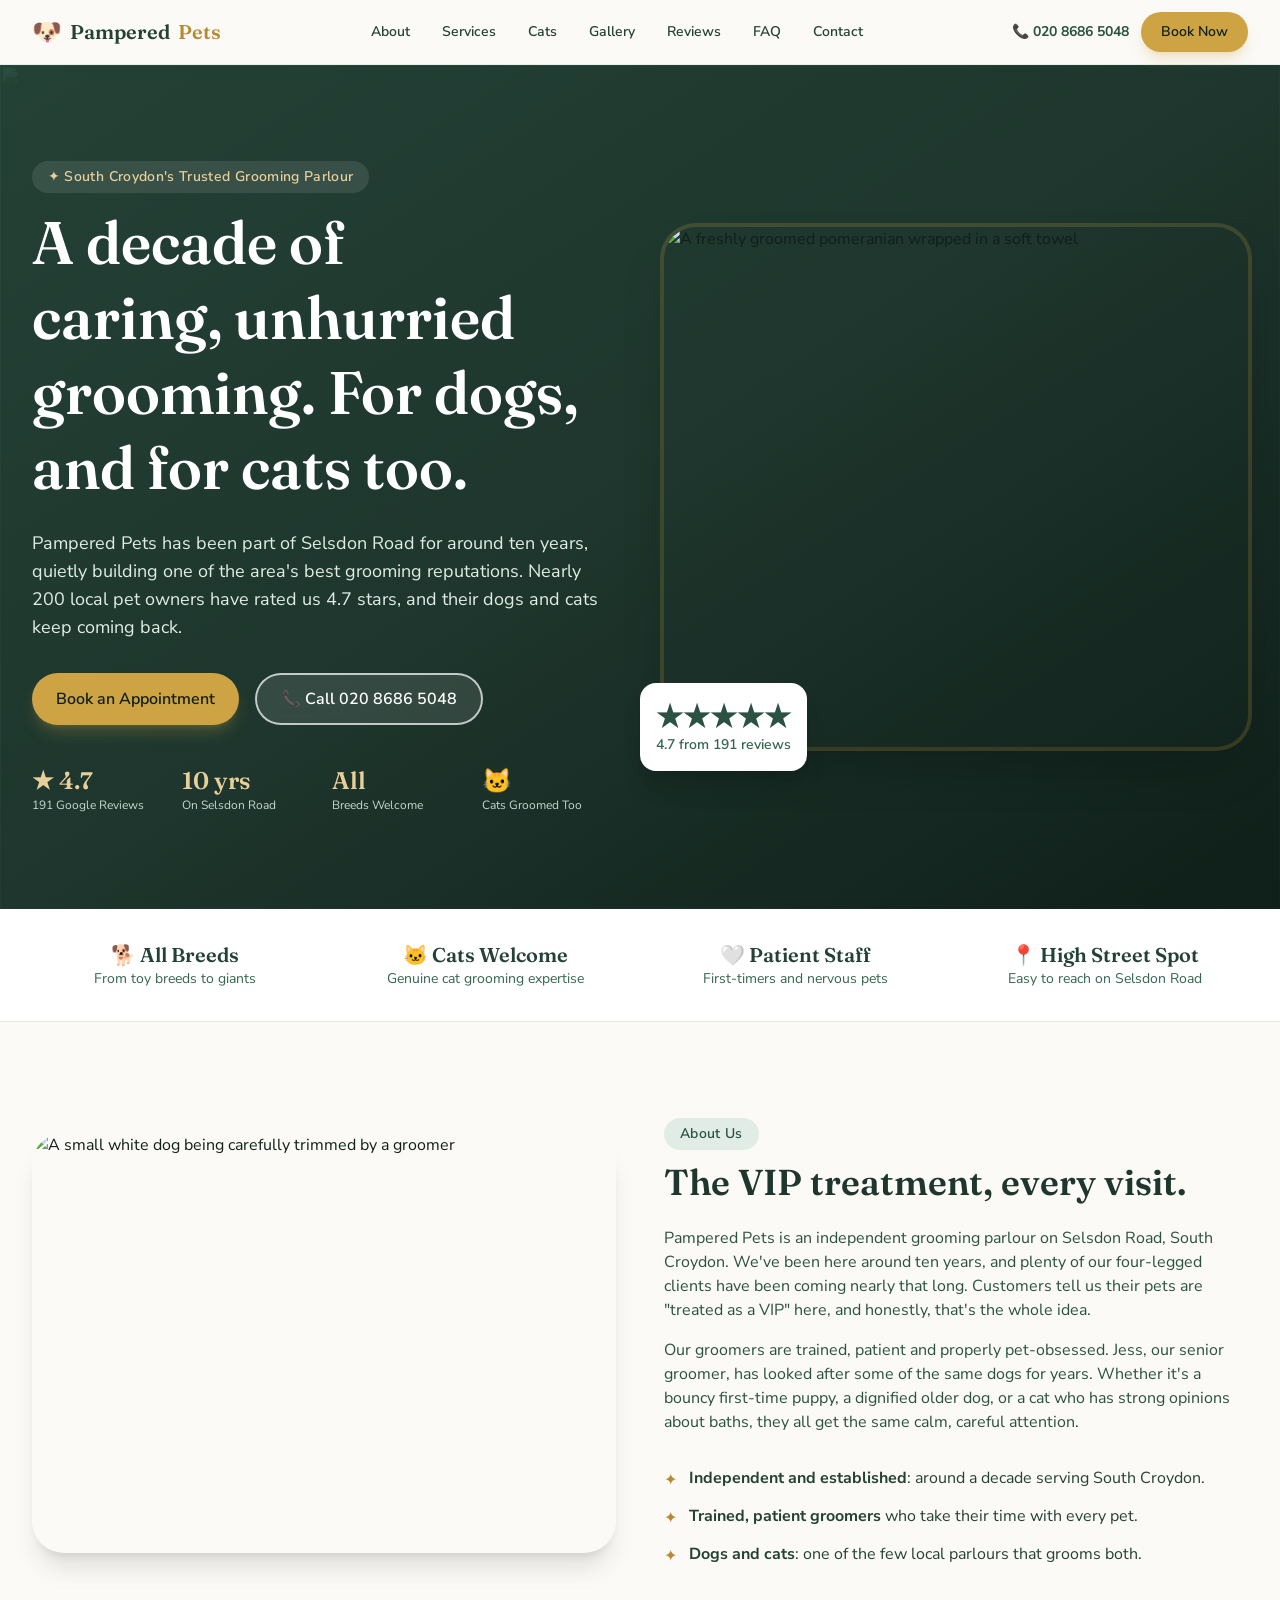
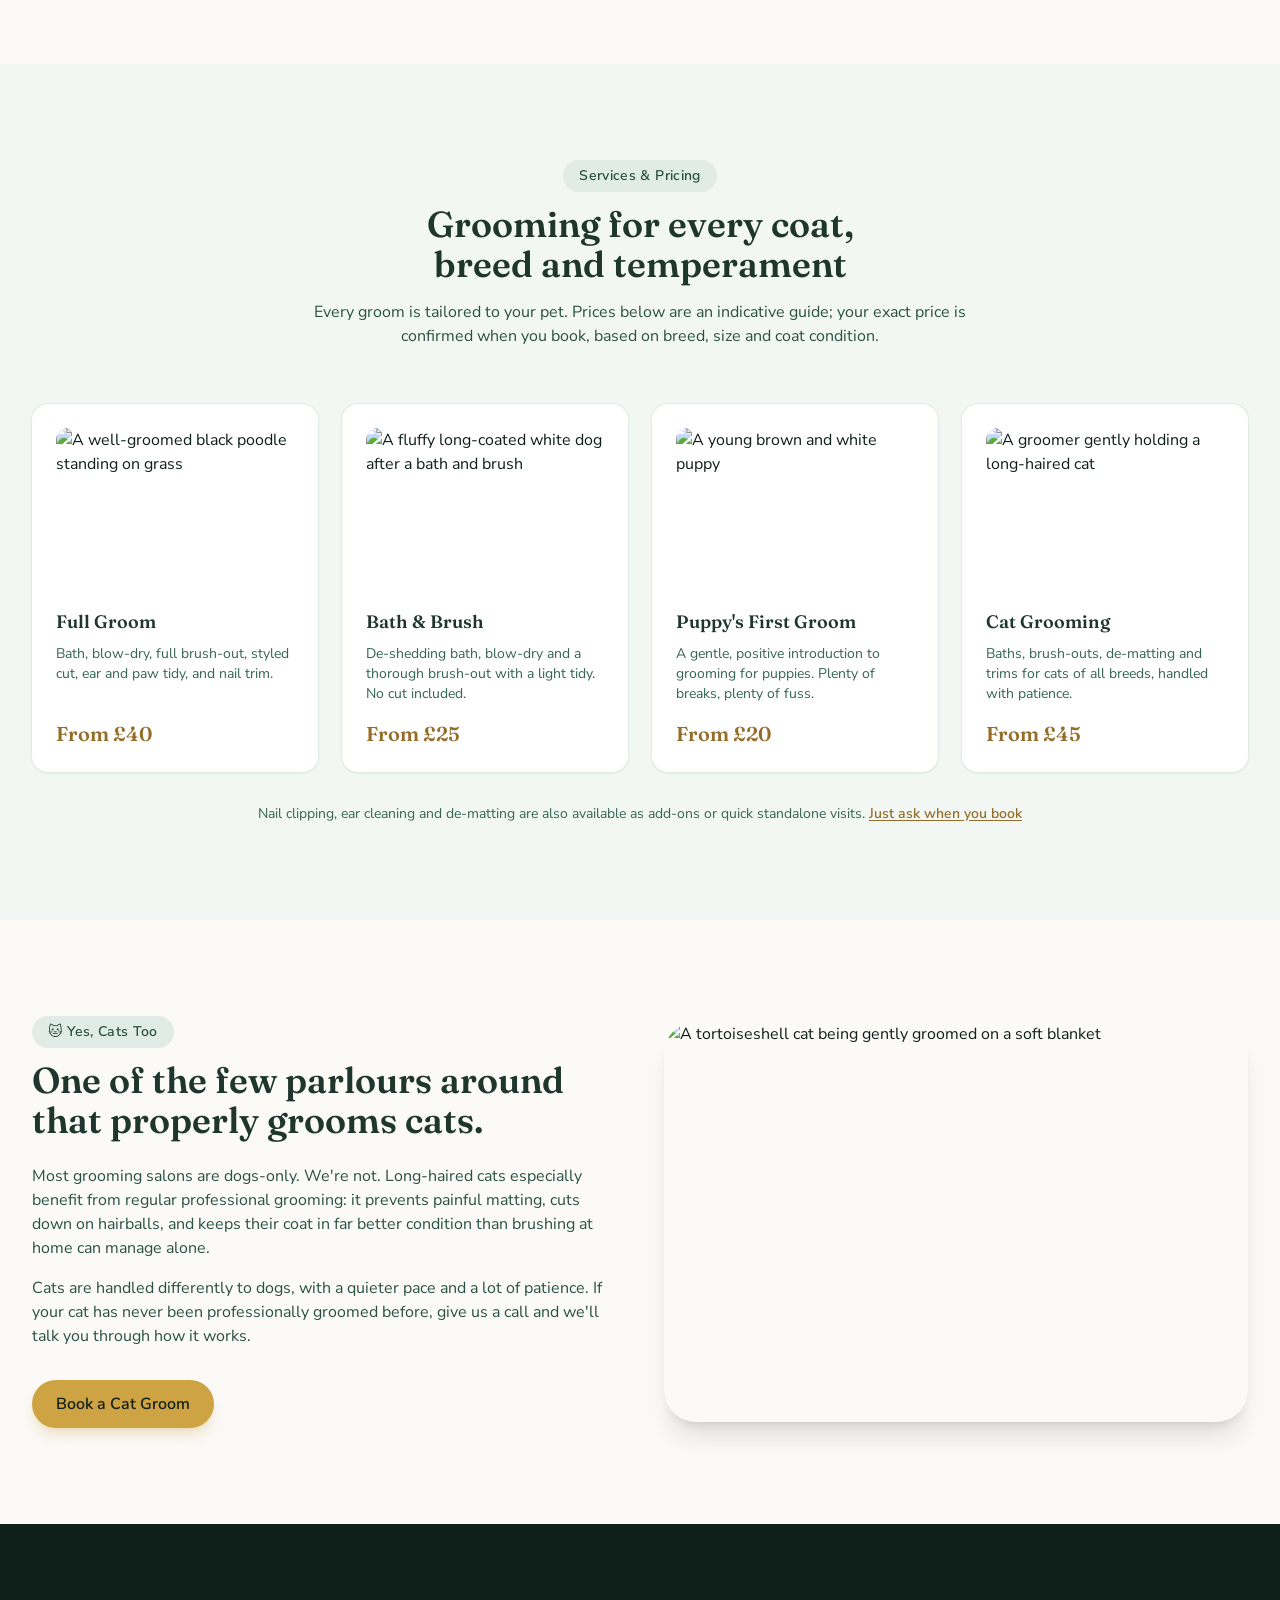
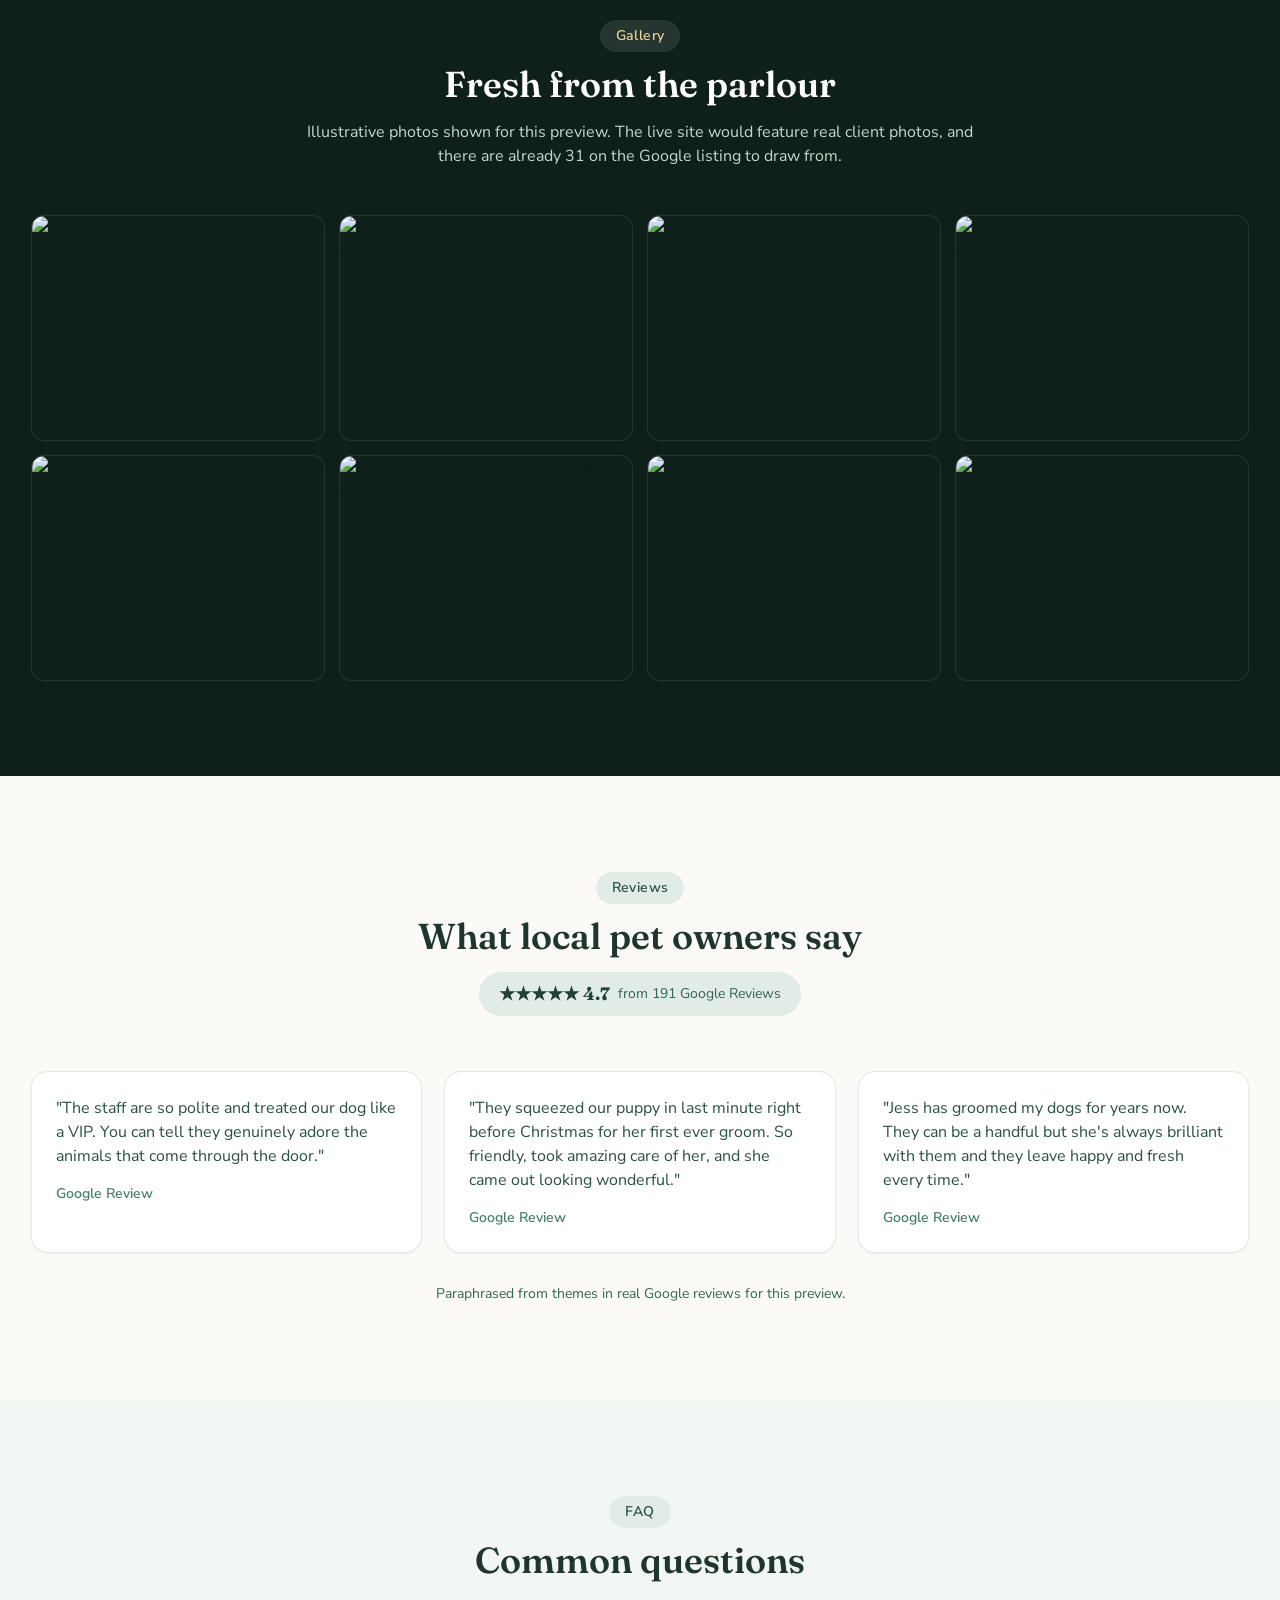
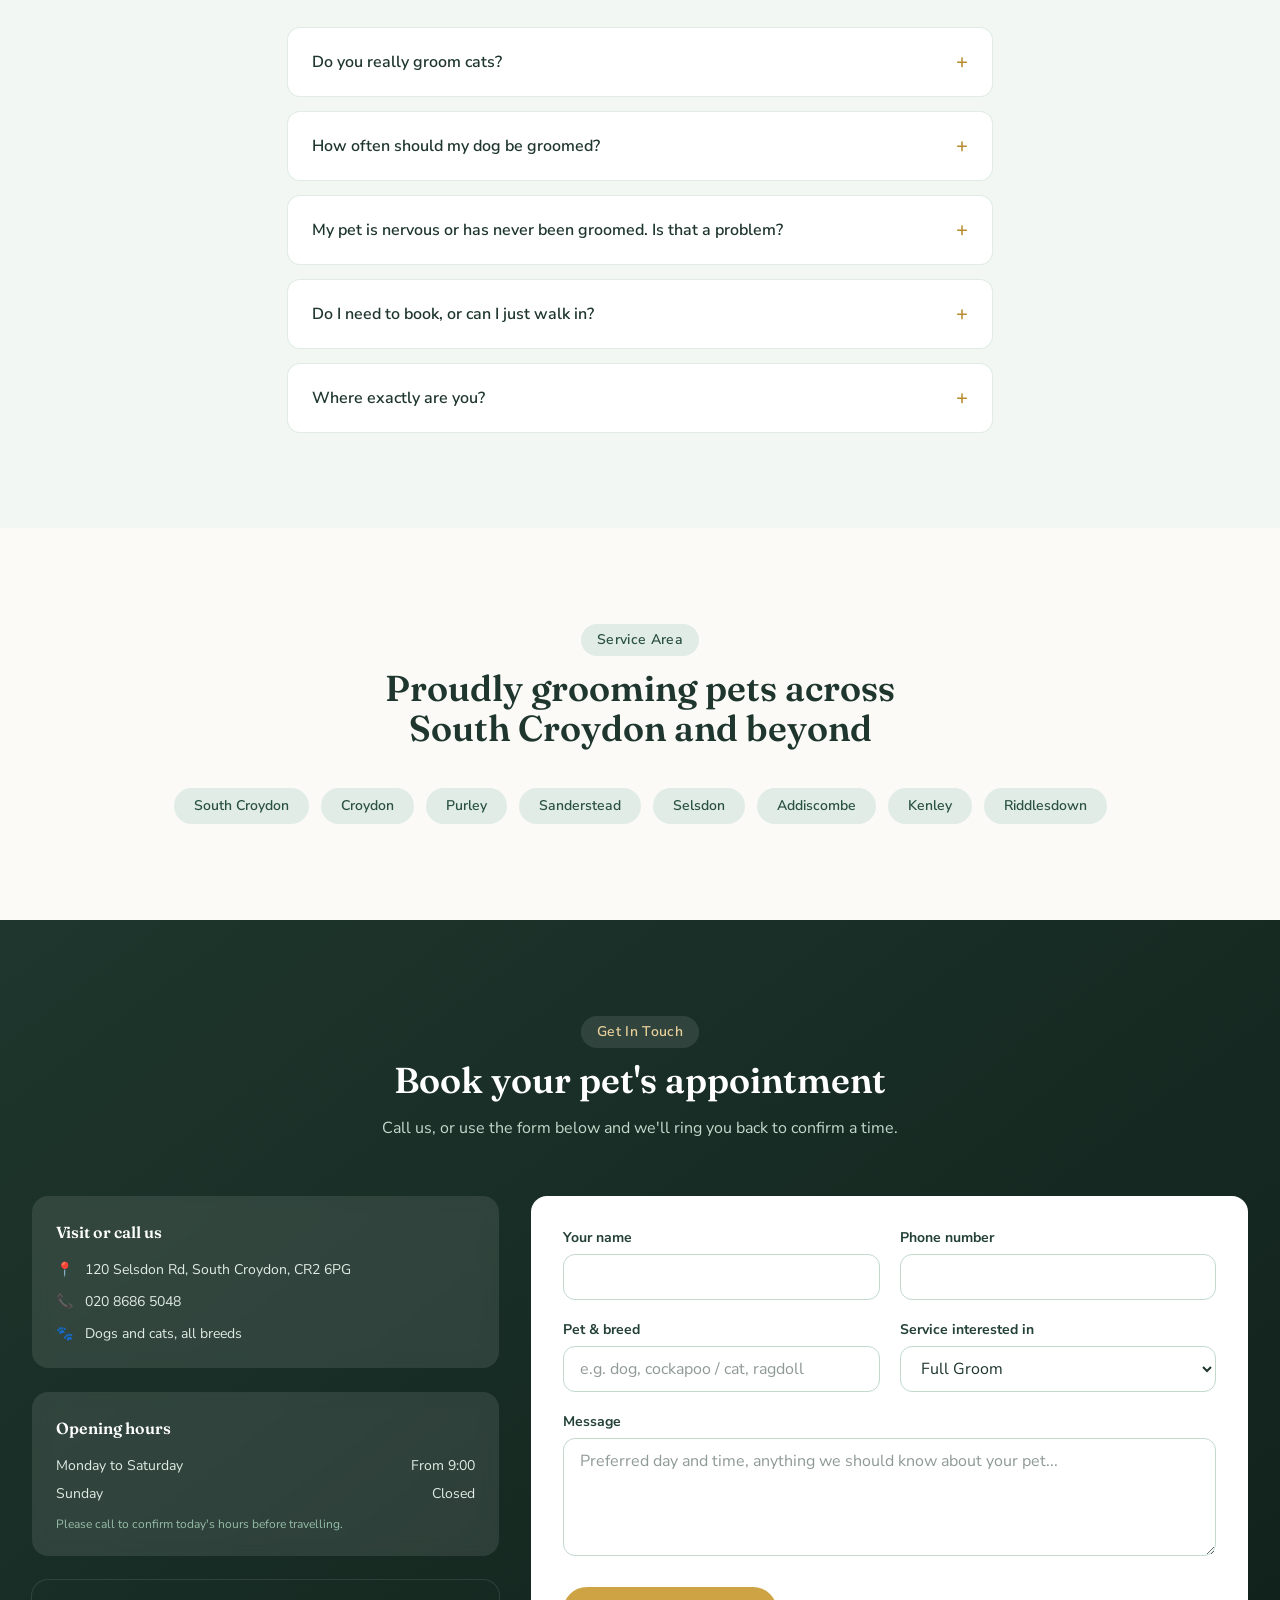
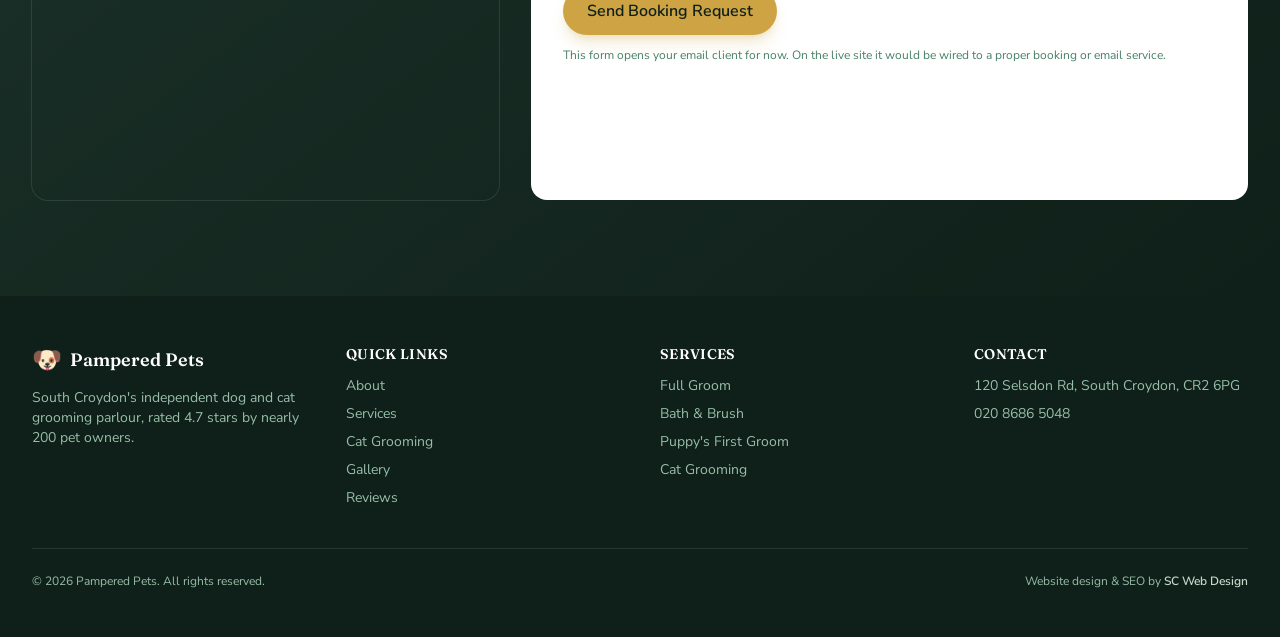
==== commit 391d83cf: "Footer credit: SC Web Design" ====
--- a/index.html
+++ b/index.html
@@ -520,7 +520,7 @@
     </div>
     <div class="mt-10 flex flex-col items-center justify-between gap-4 border-t border-white/10 pt-6 text-xs sm:flex-row">
       <p>© <span id="year"></span> Pampered Pets. All rights reserved.</p>
-      <p>Website design &amp; SEO by <span class="font-semibold text-forest-200">[Your Company Name]</span></p>
+      <p>Website design &amp; SEO by <span class="font-semibold text-forest-200">SC Web Design</span></p>
     </div>
   </div>
 </footer>
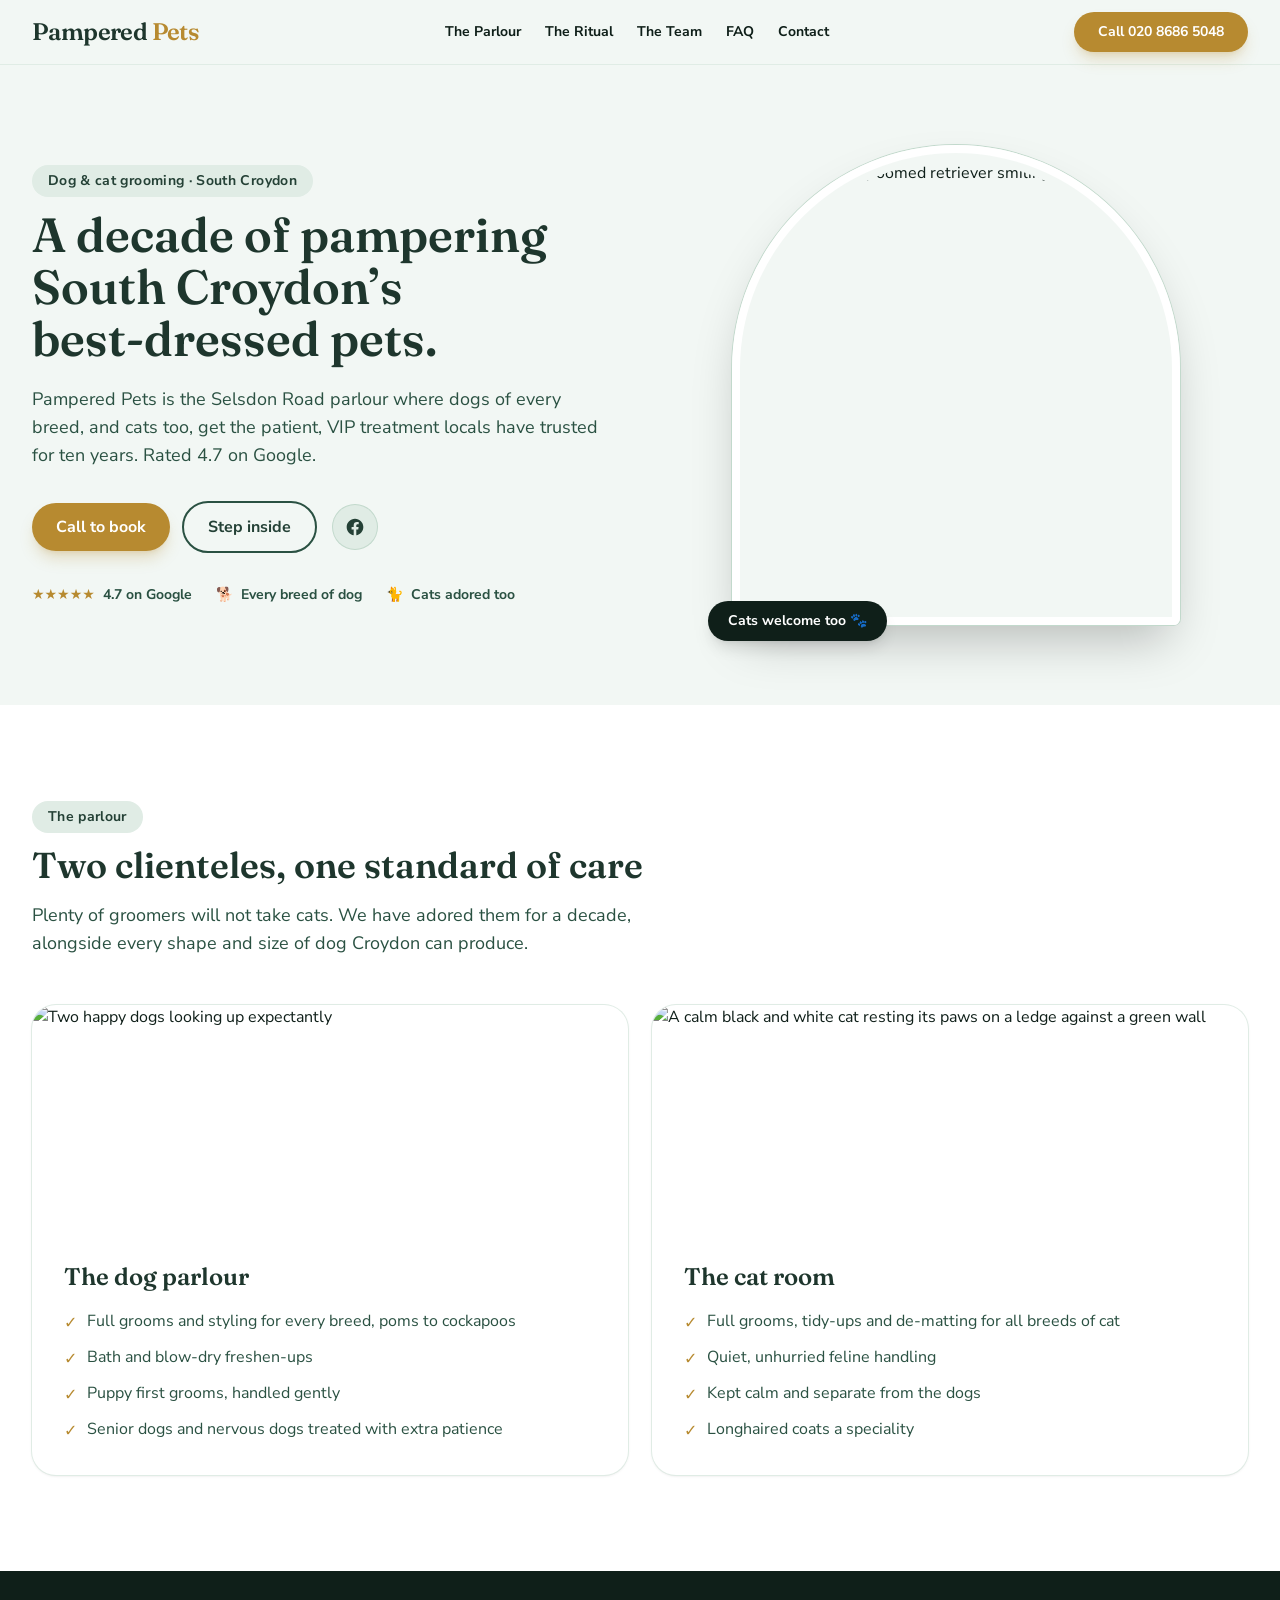
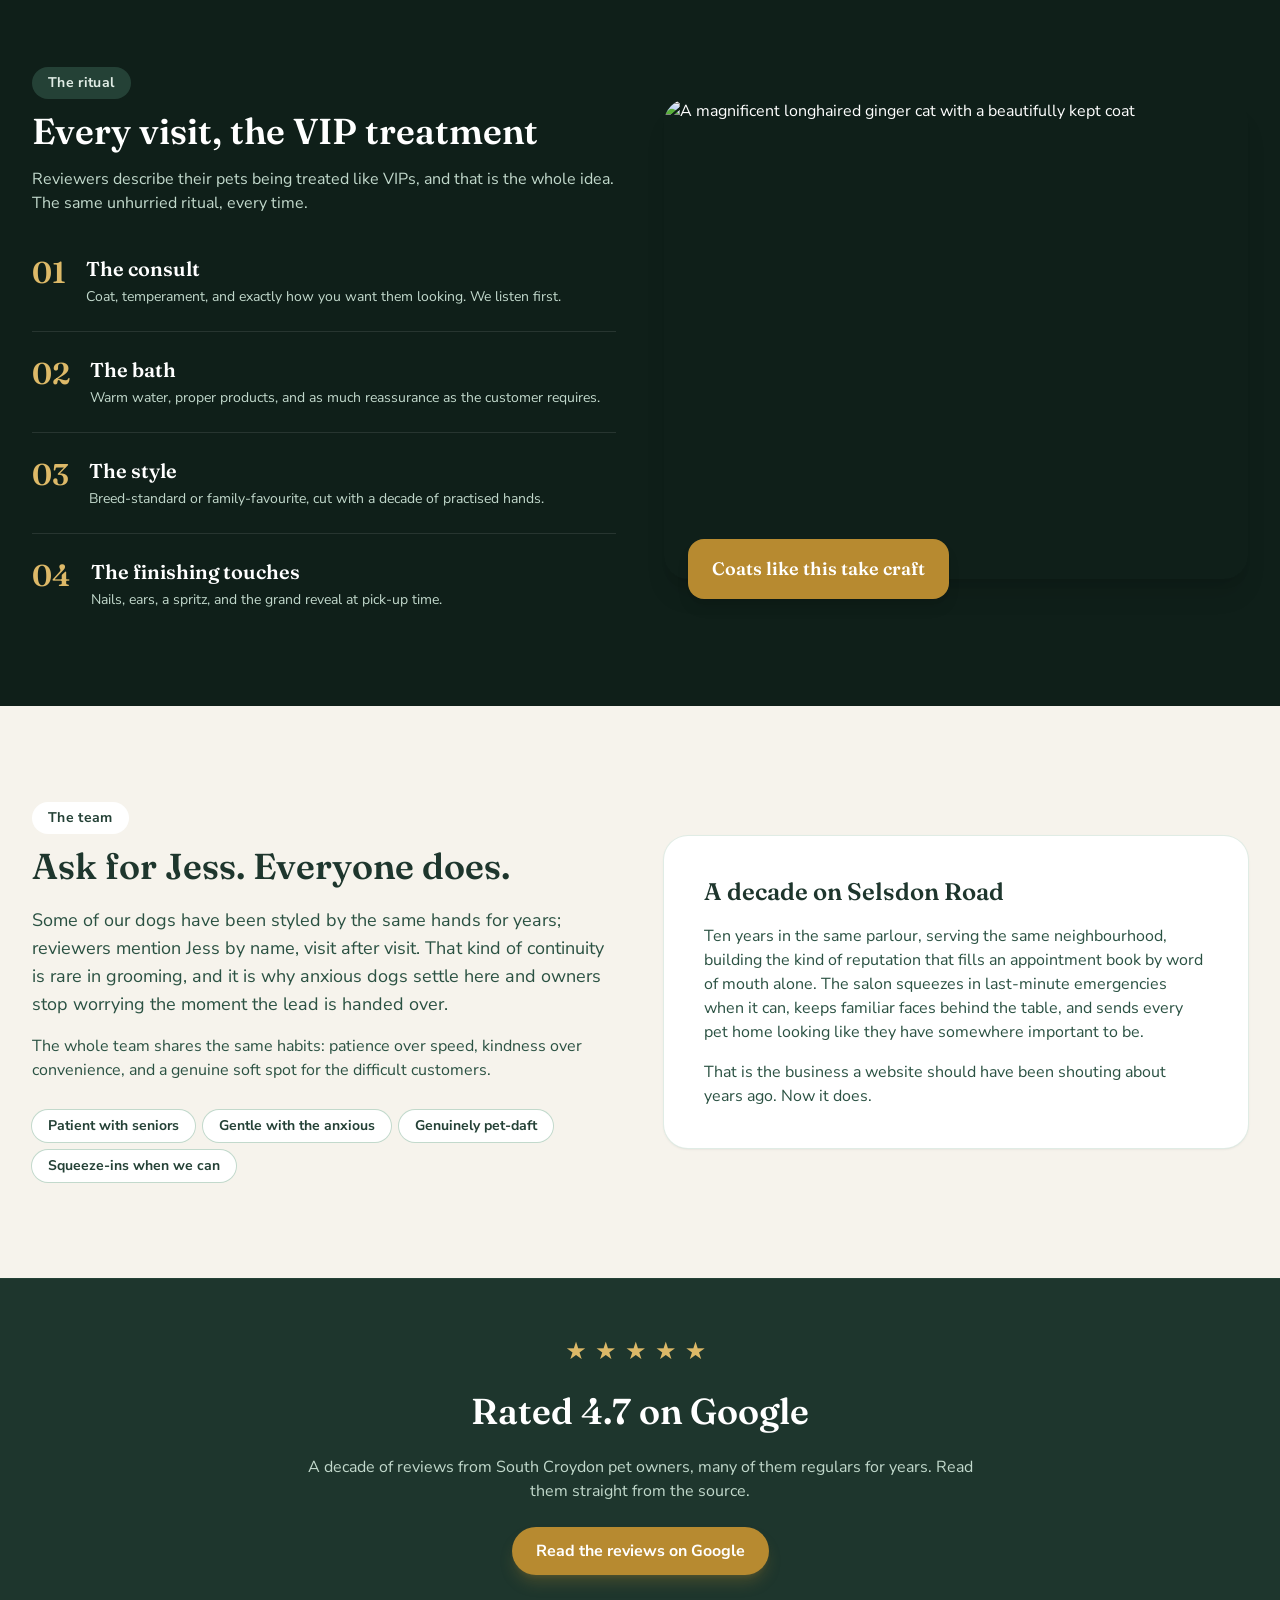
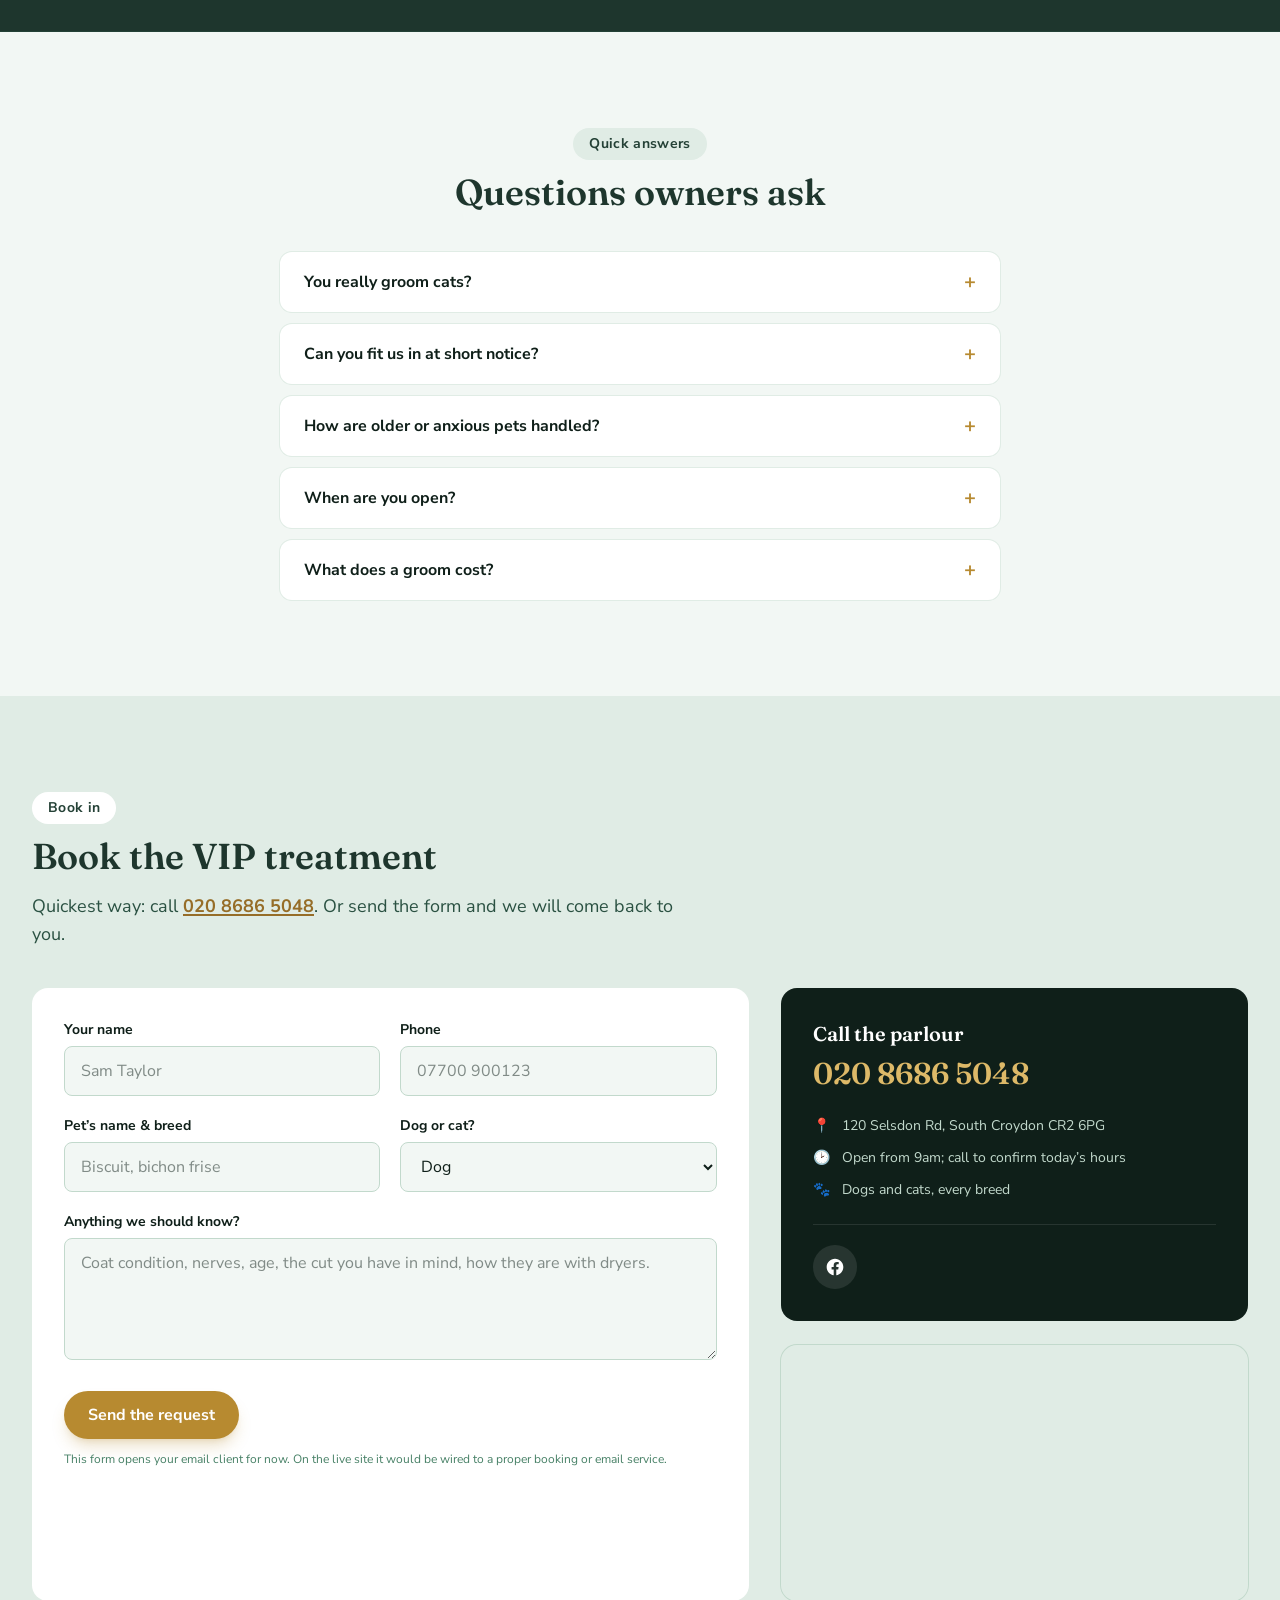
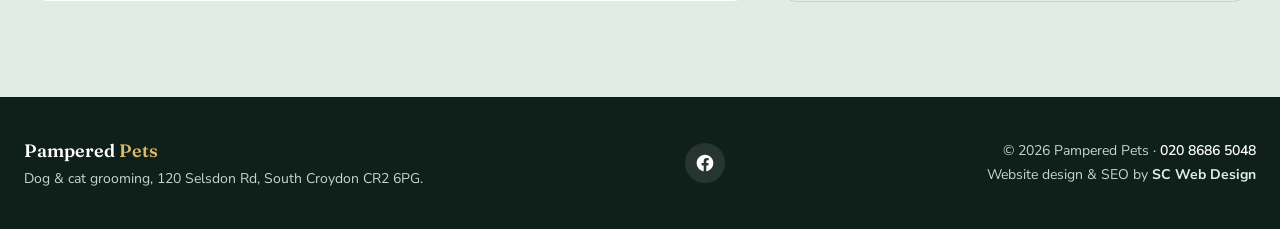
==== commit 4e2648c1: "Rebuild under the niche-research standard: dual-door dogs and cats, VIP ritual, Rated band without c" ====
--- a/index.html
+++ b/index.html
@@ -2,46 +2,37 @@
 <html lang="en-GB">
 <head>
 <meta charset="UTF-8">
-<meta name="viewport" content="width=device-width, initial-scale=1.0, viewport-fit=cover">
-<meta name="theme-color" content="#fbfaf7">
-<title>Pampered Pets | Dog & Cat Grooming in South Croydon | 4.7★ Rated</title>
-<meta name="description" content="Pampered Pets is South Croydon's trusted grooming parlour. A decade of patient, caring grooming for dogs and cats of all breeds, rated 4.7 stars by nearly 200 local pet owners. Call 020 8686 5048.">
+<meta name="viewport" content="width=device-width, initial-scale=1.0">
+<title>Pampered Pets | Dog &amp; Cat Grooming in South Croydon</title>
+<meta name="description" content="Pampered Pets is South Croydon's trusted grooming parlour. A decade of patient, caring grooming for dogs and cats of all breeds, rated 4.7 on Google. Call 020 8686 5048.">
+<meta name="robots" content="index, follow">
 <link rel="canonical" href="https://www.pamperedpetscroydon.co.uk/">
-
-<!-- Open Graph -->
-<meta property="og:type" content="business.business">
-<meta property="og:title" content="Pampered Pets | Dog & Cat Grooming in South Croydon">
-<meta property="og:description" content="A decade of patient, caring grooming for dogs and cats of all breeds. Rated 4.7 stars by nearly 200 local pet owners.">
-<meta property="og:image" content="https://images.unsplash.com/photo-1611173622933-91942d394b04?fm=jpg&q=80&w=1200&auto=format&fit=crop">
+<meta name="theme-color" content="#0f1f19">
+
+<meta property="og:type" content="website">
+<meta property="og:title" content="Pampered Pets | Dog &amp; Cat Grooming in South Croydon">
+<meta property="og:description" content="A decade of patient, caring grooming for dogs and cats of all breeds. Rated 4.7 on Google.">
 <meta property="og:url" content="https://www.pamperedpetscroydon.co.uk/">
+<meta property="og:image" content="https://images.unsplash.com/photo-1544568100-847a948585b9?auto=format&fit=crop&w=1200&q=80">
 <meta property="og:locale" content="en_GB">
-<meta property="og:site_name" content="Pampered Pets">
-<meta name="twitter:card" content="summary_large_image">
-
-<meta name="robots" content="index, follow">
-<meta name="geo.region" content="GB-CRY">
-<meta name="geo.placename" content="South Croydon">
-
-<link rel="icon" href="data:image/svg+xml,%3Csvg xmlns='http://www.w3.org/2000/svg' viewBox='0 0 100 100'%3E%3Ctext y='.9em' font-size='90'%3E%F0%9F%90%B6%3C/text%3E%3C/svg%3E">
+
+<link rel="icon" href="data:image/svg+xml,%3Csvg xmlns='http://www.w3.org/2000/svg' viewBox='0 0 100 100'%3E%3Ctext y='.9em' font-size='90'%3E%F0%9F%90%BE%3C/text%3E%3C/svg%3E">
 
 <link rel="preconnect" href="https://fonts.googleapis.com">
 <link rel="preconnect" href="https://fonts.gstatic.com" crossorigin>
-<link href="https://fonts.googleapis.com/css2?family=Fraunces:opsz,wght@9..144,500;9..144,600;9..144,700&family=Nunito+Sans:wght@400;600;700&display=swap" rel="stylesheet">
-
+<link href="https://fonts.googleapis.com/css2?family=Fraunces:opsz,wght@9..144,500;9..144,600;9..144,700&family=Nunito+Sans:wght@400;600;700;800&display=swap" rel="stylesheet">
 <link rel="stylesheet" href="css/style.css">
 
 <script type="application/ld+json">
 {
   "@context": "https://schema.org",
   "@type": "LocalBusiness",
-  "additionalType": "https://en.wikipedia.org/wiki/Dog_grooming",
   "name": "Pampered Pets",
-  "description": "Dog and cat grooming parlour in South Croydon. All breeds welcome.",
-  "image": "https://images.unsplash.com/photo-1611173622933-91942d394b04?fm=jpg&q=80&w=1200&auto=format&fit=crop",
-  "@id": "https://www.pamperedpetscroydon.co.uk/",
+  "description": "Grooming parlour in South Croydon for dogs and cats of all breeds. Full grooms, baths, puppy first grooms and gentle feline handling.",
   "url": "https://www.pamperedpetscroydon.co.uk/",
   "telephone": "+442086865048",
-  "priceRange": "££",
+  "image": "https://images.unsplash.com/photo-1544568100-847a948585b9?auto=format&fit=crop&w=1200&q=80",
+  "sameAs": ["https://www.facebook.com/PamperedPetGroomingCroydon"],
   "address": {
     "@type": "PostalAddress",
     "streetAddress": "120 Selsdon Rd",
@@ -50,11 +41,8 @@
     "postalCode": "CR2 6PG",
     "addressCountry": "GB"
   },
-  "geo": {
-    "@type": "GeoCoordinates",
-    "latitude": 51.3593,
-    "longitude": -0.0950
-  },
+  "geo": { "@type": "GeoCoordinates", "latitude": 51.3577, "longitude": -0.0972 },
+  "priceRange": "££",
   "aggregateRating": {
     "@type": "AggregateRating",
     "ratingValue": "4.7",
@@ -63,472 +51,341 @@
 }
 </script>
 </head>
-<body class="bg-cream-50 text-forest-950 antialiased">
-
-<a href="#main" class="sr-only focus:not-sr-only focus:absolute focus:z-50 focus:m-3 focus:rounded-lg focus:bg-white focus:px-4 focus:py-2 focus:text-forest-700 focus:shadow-lg">Skip to content</a>
-
-<!-- ===== HEADER ===== -->
-<header id="site-header" class="sticky top-0 z-40 border-b border-forest-100/80 bg-cream-50/90 backdrop-blur transition-shadow">
-  <div class="mx-auto flex max-w-7xl items-center justify-between px-4 py-3 sm:px-6 lg:px-8">
-    <a href="#main" class="flex items-center gap-2 font-display text-lg font-semibold text-forest-800 sm:text-xl">
-      <span aria-hidden="true" class="text-2xl">🐶</span>
-      Pampered <span class="text-gold-600">Pets</span>
+<body class="bg-brand-50 text-brand-950 antialiased">
+
+<a href="#parlour" class="sr-only focus:not-sr-only focus:absolute focus:z-50 focus:bg-white focus:px-4 focus:py-2">Skip to content</a>
+
+<header id="site-header" class="sticky top-0 z-40 border-b border-brand-100 bg-brand-50/95 backdrop-blur transition-shadow">
+  <div class="mx-auto flex max-w-7xl items-center justify-between gap-4 px-4 py-3 sm:px-6 lg:px-8">
+    <a href="#top" class="font-display text-xl font-semibold tracking-tight text-brand-900 sm:text-2xl">
+      Pampered <span class="text-accent-600">Pets</span>
     </a>
-
-    <nav aria-label="Primary" class="hidden items-center gap-8 lg:flex">
-      <a href="#about" class="text-sm font-semibold text-forest-800 hover:text-gold-600">About</a>
-      <a href="#services" class="text-sm font-semibold text-forest-800 hover:text-gold-600">Services</a>
-      <a href="#cats" class="text-sm font-semibold text-forest-800 hover:text-gold-600">Cats</a>
-      <a href="#gallery" class="text-sm font-semibold text-forest-800 hover:text-gold-600">Gallery</a>
-      <a href="#reviews" class="text-sm font-semibold text-forest-800 hover:text-gold-600">Reviews</a>
-      <a href="#faq" class="text-sm font-semibold text-forest-800 hover:text-gold-600">FAQ</a>
-      <a href="#contact" class="text-sm font-semibold text-forest-800 hover:text-gold-600">Contact</a>
+    <nav class="hidden items-center gap-6 text-sm font-bold lg:flex" aria-label="Main navigation">
+      <a href="#parlour" class="transition hover:text-accent-700">The Parlour</a>
+      <a href="#ritual" class="transition hover:text-accent-700">The Ritual</a>
+      <a href="#team" class="transition hover:text-accent-700">The Team</a>
+      <a href="#faq" class="transition hover:text-accent-700">FAQ</a>
+      <a href="#contact" class="transition hover:text-accent-700">Contact</a>
     </nav>
-
-    <div class="hidden items-center gap-3 lg:flex">
-      <a href="tel:02086865048" class="text-sm font-bold text-forest-700">📞 020 8686 5048</a>
-      <a href="#contact" class="btn-primary !px-5 !py-2.5 text-sm">Book Now</a>
-    </div>
-
-    <button id="menu-toggle" type="button" aria-controls="mobile-menu" aria-expanded="false" class="inline-flex items-center justify-center rounded-lg p-2 text-forest-800 lg:hidden" aria-label="Toggle navigation menu">
-      <svg id="icon-open" xmlns="http://www.w3.org/2000/svg" class="h-7 w-7" fill="none" viewBox="0 0 24 24" stroke="currentColor" stroke-width="2"><path stroke-linecap="round" stroke-linejoin="round" d="M4 6h16M4 12h16M4 18h16" /></svg>
-      <svg id="icon-close" xmlns="http://www.w3.org/2000/svg" class="hidden h-7 w-7" fill="none" viewBox="0 0 24 24" stroke="currentColor" stroke-width="2"><path stroke-linecap="round" stroke-linejoin="round" d="M6 18L18 6M6 6l12 12" /></svg>
+    <div class="hidden lg:block">
+      <a href="tel:02086865048" class="btn-primary !py-2.5 text-sm">Call 020 8686 5048</a>
+    </div>
+    <button id="menu-toggle" type="button" aria-controls="mobile-menu" aria-expanded="false" class="inline-flex items-center justify-center rounded-lg p-2 text-brand-900 lg:hidden" aria-label="Toggle navigation menu">
+      <svg id="icon-open" class="h-6 w-6" fill="none" stroke="currentColor" stroke-width="2" viewBox="0 0 24 24"><path stroke-linecap="round" stroke-linejoin="round" d="M4 6h16M4 12h16M4 18h16"/></svg>
+      <svg id="icon-close" class="hidden h-6 w-6" fill="none" stroke="currentColor" stroke-width="2" viewBox="0 0 24 24"><path stroke-linecap="round" stroke-linejoin="round" d="M6 18L18 6M6 6l12 12"/></svg>
     </button>
   </div>
-
-  <div id="mobile-menu" class="hidden border-t border-forest-100 bg-cream-50 lg:hidden">
-    <nav aria-label="Mobile" class="flex flex-col gap-1 px-4 py-3">
-      <a href="#about" class="rounded-lg px-3 py-2.5 text-forest-800 hover:bg-forest-100">About</a>
-      <a href="#services" class="rounded-lg px-3 py-2.5 text-forest-800 hover:bg-forest-100">Services</a>
-      <a href="#cats" class="rounded-lg px-3 py-2.5 text-forest-800 hover:bg-forest-100">Cats</a>
-      <a href="#gallery" class="rounded-lg px-3 py-2.5 text-forest-800 hover:bg-forest-100">Gallery</a>
-      <a href="#reviews" class="rounded-lg px-3 py-2.5 text-forest-800 hover:bg-forest-100">Reviews</a>
-      <a href="#faq" class="rounded-lg px-3 py-2.5 text-forest-800 hover:bg-forest-100">FAQ</a>
-      <a href="#contact" class="rounded-lg px-3 py-2.5 text-forest-800 hover:bg-forest-100">Contact</a>
-      <a href="tel:02086865048" class="mt-2 rounded-lg px-3 py-2.5 font-bold text-forest-700">📞 020 8686 5048</a>
-      <a href="#contact" class="btn-primary mt-1 w-full">Book Now</a>
+  <div id="mobile-menu" class="hidden border-t border-brand-100 bg-brand-50 lg:hidden">
+    <nav class="flex flex-col gap-1 px-4 py-4 text-base font-bold" aria-label="Mobile navigation">
+      <a href="#parlour" class="rounded-lg px-3 py-2.5 transition hover:bg-brand-100">The Parlour</a>
+      <a href="#ritual" class="rounded-lg px-3 py-2.5 transition hover:bg-brand-100">The Ritual</a>
+      <a href="#team" class="rounded-lg px-3 py-2.5 transition hover:bg-brand-100">The Team</a>
+      <a href="#faq" class="rounded-lg px-3 py-2.5 transition hover:bg-brand-100">FAQ</a>
+      <a href="#contact" class="rounded-lg px-3 py-2.5 transition hover:bg-brand-100">Contact</a>
+      <a href="tel:02086865048" class="btn-primary mt-2">Call 020 8686 5048</a>
     </nav>
   </div>
 </header>
 
-<main id="main">
-
-  <!-- ===== HERO ===== -->
-  <section class="relative overflow-hidden bg-gradient-to-br from-forest-800 via-forest-900 to-forest-950">
-    <div class="absolute inset-0 opacity-20 mix-blend-overlay">
-      <img src="https://images.unsplash.com/photo-1581887936036-3f4f7f0b6679?fm=jpg&q=80&w=2000&auto=format&fit=crop" alt="" class="h-full w-full object-cover" loading="eager">
-    </div>
-    <div class="relative mx-auto grid max-w-7xl gap-12 px-4 py-12 sm:px-6 sm:py-16 lg:grid-cols-2 lg:items-center lg:px-8 lg:py-24">
+<main id="top">
+
+  <!-- Elegant split hero with an arch portrait -->
+  <section class="py-14 sm:py-20">
+    <div class="mx-auto grid max-w-7xl items-center gap-12 px-4 sm:px-6 lg:grid-cols-2 lg:px-8">
       <div>
-        <p class="section-eyebrow !bg-white/10 !text-gold-300">✦ South Croydon's Trusted Grooming Parlour</p>
-        <h1 class="font-display text-4xl font-semibold leading-tight text-white sm:text-5xl lg:text-6xl">
-          A decade of caring, unhurried grooming. For dogs, and for cats too.
+        <p class="section-eyebrow">Dog &amp; cat grooming &middot; South Croydon</p>
+        <h1 class="font-display text-4xl font-semibold leading-[1.08] text-brand-900 sm:text-5xl">
+          A decade of pampering South Croydon&rsquo;s best-dressed pets.
         </h1>
-        <p class="mt-6 max-w-xl text-lg text-forest-100">
-          Pampered Pets has been part of Selsdon Road for around ten years, quietly building one of the area's best grooming reputations. Nearly 200 local pet owners have rated us 4.7 stars, and their dogs and cats keep coming back.
+        <p class="mt-5 max-w-xl text-lg text-brand-700">
+          Pampered Pets is the Selsdon Road parlour where dogs of every breed, and cats too, get the patient, VIP treatment locals have trusted for ten years. Rated 4.7 on Google.
         </p>
-        <div class="mt-8 flex flex-col gap-3 sm:flex-row sm:flex-wrap sm:gap-4">
-          <a href="#contact" class="btn-primary">Book an Appointment</a>
-          <a href="tel:02086865048" class="btn-secondary">📞 Call 020 8686 5048</a>
-        </div>
-        <div class="mt-8 overflow-hidden rounded-3xl shadow-2xl ring-2 ring-gold-500/20 lg:hidden">
-          <img src="https://images.unsplash.com/photo-1611173622933-91942d394b04?fm=jpg&q=80&w=800&auto=format&fit=crop" alt="A freshly groomed pomeranian wrapped in a soft towel" class="h-52 w-full object-cover sm:h-64">
-        </div>
-        <dl class="mt-10 grid grid-cols-2 gap-4 sm:grid-cols-4">
-          <div>
-            <dt class="sr-only">Google rating</dt>
-            <dd class="font-display text-2xl font-semibold text-gold-300">★ 4.7</dd>
-            <dd class="text-xs text-forest-200">191 Google Reviews</dd>
-          </div>
-          <div>
-            <dt class="sr-only">Experience</dt>
-            <dd class="font-display text-2xl font-semibold text-gold-300">10 yrs</dd>
-            <dd class="text-xs text-forest-200">On Selsdon Road</dd>
-          </div>
-          <div>
-            <dt class="sr-only">Breeds</dt>
-            <dd class="font-display text-2xl font-semibold text-gold-300">All</dd>
-            <dd class="text-xs text-forest-200">Breeds Welcome</dd>
-          </div>
-          <div>
-            <dt class="sr-only">Cats</dt>
-            <dd class="font-display text-2xl font-semibold text-gold-300">🐱</dd>
-            <dd class="text-xs text-forest-200">Cats Groomed Too</dd>
-          </div>
-        </dl>
-      </div>
-      <div class="relative hidden lg:block">
-        <div class="overflow-hidden rounded-[2rem] shadow-2xl ring-4 ring-gold-500/20">
-          <img src="https://images.unsplash.com/photo-1611173622933-91942d394b04?fm=jpg&q=80&w=1200&auto=format&fit=crop" alt="A freshly groomed pomeranian wrapped in a soft towel" class="h-[520px] w-full object-cover">
-        </div>
-        <div class="absolute -bottom-6 -left-6 rounded-2xl bg-white p-4 shadow-xl">
-          <p class="font-display text-3xl font-bold text-forest-700">★★★★★</p>
-          <p class="text-sm font-semibold text-forest-600">4.7 from 191 reviews</p>
-        </div>
-      </div>
-    </div>
-  </section>
-
-  <!-- ===== TRUST STRIP ===== -->
-  <section class="border-b border-forest-100 bg-white">
-    <div class="mx-auto grid max-w-7xl grid-cols-2 gap-6 px-4 py-8 text-center sm:px-6 md:grid-cols-4 lg:px-8">
-      <div>
-        <p class="font-display text-xl font-semibold text-forest-800">🐕 All Breeds</p>
-        <p class="text-sm text-forest-600">From toy breeds to giants</p>
-      </div>
-      <div>
-        <p class="font-display text-xl font-semibold text-forest-800">🐱 Cats Welcome</p>
-        <p class="text-sm text-forest-600">Genuine cat grooming expertise</p>
-      </div>
-      <div>
-        <p class="font-display text-xl font-semibold text-forest-800">🤍 Patient Staff</p>
-        <p class="text-sm text-forest-600">First-timers and nervous pets</p>
-      </div>
-      <div>
-        <p class="font-display text-xl font-semibold text-forest-800">📍 High Street Spot</p>
-        <p class="text-sm text-forest-600">Easy to reach on Selsdon Road</p>
-      </div>
-    </div>
-  </section>
-
-  <!-- ===== ABOUT ===== -->
-  <section id="about" class="py-16 sm:py-24">
-    <div class="mx-auto grid max-w-7xl gap-12 px-4 sm:px-6 lg:grid-cols-2 lg:items-center lg:px-8">
-      <div class="order-2 overflow-hidden rounded-[2rem] shadow-xl lg:order-1">
-        <img src="https://images.unsplash.com/photo-1719464454959-9cf304ef4774?fm=jpg&q=80&w=1200&auto=format&fit=crop" alt="A small white dog being carefully trimmed by a groomer" class="h-[420px] w-full object-cover">
-      </div>
-      <div class="order-1 lg:order-2">
-        <p class="section-eyebrow">About Us</p>
-        <h2 class="font-display text-3xl font-semibold text-forest-900 sm:text-4xl">The VIP treatment, every visit.</h2>
-        <p class="mt-6 text-forest-700">
-          Pampered Pets is an independent grooming parlour on Selsdon Road, South Croydon. We've been here around ten years, and plenty of our four-legged clients have been coming nearly that long. Customers tell us their pets are "treated as a VIP" here, and honestly, that's the whole idea.
-        </p>
-        <p class="mt-4 text-forest-700">
-          Our groomers are trained, patient and properly pet-obsessed. Jess, our senior groomer, has looked after some of the same dogs for years. Whether it's a bouncy first-time puppy, a dignified older dog, or a cat who has strong opinions about baths, they all get the same calm, careful attention.
-        </p>
-        <ul class="mt-8 space-y-3">
-          <li class="flex items-start gap-3">
-            <span class="mt-0.5 text-gold-600">✦</span>
-            <span class="text-forest-800"><strong>Independent and established</strong>: around a decade serving South Croydon.</span>
-          </li>
-          <li class="flex items-start gap-3">
-            <span class="mt-0.5 text-gold-600">✦</span>
-            <span class="text-forest-800"><strong>Trained, patient groomers</strong> who take their time with every pet.</span>
-          </li>
-          <li class="flex items-start gap-3">
-            <span class="mt-0.5 text-gold-600">✦</span>
-            <span class="text-forest-800"><strong>Dogs and cats</strong>: one of the few local parlours that grooms both.</span>
-          </li>
-        </ul>
-      </div>
-    </div>
-  </section>
-
-  <!-- ===== SERVICES ===== -->
-  <section id="services" class="bg-forest-50 py-16 sm:py-24">
+        <div class="mt-8 flex flex-wrap items-center gap-3">
+          <a href="tel:02086865048" class="btn-primary">Call to book</a>
+          <a href="#parlour" class="btn-secondary">Step inside</a>
+          <a href="https://www.facebook.com/PamperedPetGroomingCroydon" target="_blank" rel="noopener" aria-label="Pampered Pets on Facebook" class="ml-1 flex h-11 w-11 items-center justify-center rounded-full bg-brand-100 text-brand-800 ring-1 ring-brand-200 transition hover:bg-accent-600 hover:text-white">
+            <svg class="h-5 w-5" fill="currentColor" viewBox="0 0 24 24" aria-hidden="true"><path d="M22 12.06C22 6.5 17.52 2 12 2S2 6.5 2 12.06c0 5.02 3.66 9.18 8.44 9.94v-7.03H7.9v-2.9h2.54V9.85c0-2.52 1.5-3.9 3.77-3.9 1.09 0 2.23.19 2.23.19v2.47h-1.26c-1.24 0-1.63.77-1.63 1.57v1.88h2.78l-.45 2.9h-2.33V22c4.78-.76 8.44-4.92 8.44-9.94Z"/></svg>
+          </a>
+        </div>
+        <div class="mt-8 flex flex-wrap items-center gap-x-6 gap-y-3 text-sm font-bold text-brand-700">
+          <span class="inline-flex items-center gap-2"><span class="text-accent-600" aria-hidden="true">&#9733;&#9733;&#9733;&#9733;&#9733;</span> 4.7 on Google</span>
+          <span class="inline-flex items-center gap-2"><span aria-hidden="true">&#128021;</span> Every breed of dog</span>
+          <span class="inline-flex items-center gap-2"><span aria-hidden="true">&#128008;</span> Cats adored too</span>
+        </div>
+      </div>
+      <div class="relative mx-auto w-full max-w-md">
+        <div class="arch border-8 border-white p-2 shadow-2xl ring-1 ring-brand-200">
+          <img src="https://images.unsplash.com/photo-1544568100-847a948585b9?auto=format&fit=crop&w=800&q=80" alt="A beautifully groomed retriever smiling on a country path" class="arch h-[26rem] w-full object-cover lg:h-[28rem]" width="800" height="1067">
+        </div>
+        <div class="absolute -bottom-4 -left-2 rounded-full bg-brand-950 px-5 py-2.5 text-sm font-bold text-white shadow-lg sm:-left-6">
+          Cats welcome too &#128062;
+        </div>
+      </div>
+    </div>
+  </section>
+
+  <!-- The parlour: two doors, one standard -->
+  <section id="parlour" class="bg-white py-16 sm:py-24">
     <div class="mx-auto max-w-7xl px-4 sm:px-6 lg:px-8">
-      <div class="mx-auto max-w-2xl text-center">
-        <p class="section-eyebrow">Services &amp; Pricing</p>
-        <h2 class="font-display text-3xl font-semibold text-forest-900 sm:text-4xl">Grooming for every coat, breed and temperament</h2>
-        <p class="mt-4 text-forest-700">Every groom is tailored to your pet. Prices below are an indicative guide; your exact price is confirmed when you book, based on breed, size and coat condition.</p>
-      </div>
-
-      <div class="mt-14 grid gap-6 sm:grid-cols-2 lg:grid-cols-4">
-        <article class="card flex flex-col">
-          <img src="https://images.unsplash.com/photo-1614261812340-5ee9a3ed33a3?fm=jpg&q=80&w=600&auto=format&fit=crop" alt="A well-groomed black poodle standing on grass" class="mb-5 h-40 w-full rounded-xl object-cover">
-          <h3 class="font-display text-lg font-semibold text-forest-900">Full Groom</h3>
-          <p class="mt-2 flex-1 text-sm text-forest-600">Bath, blow-dry, full brush-out, styled cut, ear and paw tidy, and nail trim.</p>
-          <p class="mt-4 font-display text-xl font-semibold text-gold-700">From £40</p>
-        </article>
-        <article class="card flex flex-col">
-          <img src="https://images.unsplash.com/photo-1519224939581-4fbbdbeff92f?fm=jpg&q=80&w=600&auto=format&fit=crop" alt="A fluffy long-coated white dog after a bath and brush" class="mb-5 h-40 w-full rounded-xl object-cover">
-          <h3 class="font-display text-lg font-semibold text-forest-900">Bath &amp; Brush</h3>
-          <p class="mt-2 flex-1 text-sm text-forest-600">De-shedding bath, blow-dry and a thorough brush-out with a light tidy. No cut included.</p>
-          <p class="mt-4 font-display text-xl font-semibold text-gold-700">From £25</p>
-        </article>
-        <article class="card flex flex-col">
-          <img src="https://images.unsplash.com/photo-1537151608828-ea2b11777ee8?fm=jpg&q=80&w=600&auto=format&fit=crop" alt="A young brown and white puppy" class="mb-5 h-40 w-full rounded-xl object-cover">
-          <h3 class="font-display text-lg font-semibold text-forest-900">Puppy's First Groom</h3>
-          <p class="mt-2 flex-1 text-sm text-forest-600">A gentle, positive introduction to grooming for puppies. Plenty of breaks, plenty of fuss.</p>
-          <p class="mt-4 font-display text-xl font-semibold text-gold-700">From £20</p>
-        </article>
-        <article class="card flex flex-col">
-          <img src="https://images.unsplash.com/photo-1625279138876-8910c2af9a30?fm=jpg&q=80&w=600&auto=format&fit=crop" alt="A groomer gently holding a long-haired cat" class="mb-5 h-40 w-full rounded-xl object-cover">
-          <h3 class="font-display text-lg font-semibold text-forest-900">Cat Grooming</h3>
-          <p class="mt-2 flex-1 text-sm text-forest-600">Baths, brush-outs, de-matting and trims for cats of all breeds, handled with patience.</p>
-          <p class="mt-4 font-display text-xl font-semibold text-gold-700">From £45</p>
-        </article>
-      </div>
-
-      <p class="mt-8 text-center text-sm text-forest-600">Nail clipping, ear cleaning and de-matting are also available as add-ons or quick standalone visits. <a href="#contact" class="font-semibold text-gold-700 underline underline-offset-2">Just ask when you book</a></p>
-    </div>
-  </section>
-
-  <!-- ===== CATS SECTION ===== -->
-  <section id="cats" class="py-16 sm:py-24">
-    <div class="mx-auto grid max-w-7xl gap-12 px-4 sm:px-6 lg:grid-cols-2 lg:items-center lg:px-8">
-      <div>
-        <p class="section-eyebrow">🐱 Yes, Cats Too</p>
-        <h2 class="font-display text-3xl font-semibold text-forest-900 sm:text-4xl">One of the few parlours around that properly grooms cats.</h2>
-        <p class="mt-6 text-forest-700">
-          Most grooming salons are dogs-only. We're not. Long-haired cats especially benefit from regular professional grooming: it prevents painful matting, cuts down on hairballs, and keeps their coat in far better condition than brushing at home can manage alone.
-        </p>
-        <p class="mt-4 text-forest-700">
-          Cats are handled differently to dogs, with a quieter pace and a lot of patience. If your cat has never been professionally groomed before, give us a call and we'll talk you through how it works.
-        </p>
-        <a href="#contact" class="btn-primary mt-8">Book a Cat Groom</a>
-      </div>
-      <div class="overflow-hidden rounded-[2rem] shadow-xl">
-        <img src="https://images.unsplash.com/photo-1780732659746-8c2276f3ddc6?fm=jpg&q=80&w=1200&auto=format&fit=crop" alt="A tortoiseshell cat being gently groomed on a soft blanket" class="h-[400px] w-full object-cover">
-      </div>
-    </div>
-  </section>
-
-  <!-- ===== GALLERY ===== -->
-  <section id="gallery" class="bg-forest-950 py-16 sm:py-24">
+      <div class="max-w-2xl">
+        <p class="section-eyebrow">The parlour</p>
+        <h2 class="font-display text-3xl font-semibold text-brand-900 sm:text-4xl">Two clienteles, one standard of care</h2>
+        <p class="mt-4 text-lg text-brand-700">Plenty of groomers will not take cats. We have adored them for a decade, alongside every shape and size of dog Croydon can produce.</p>
+      </div>
+      <div class="mt-12 grid gap-6 lg:grid-cols-2">
+        <div class="card relative overflow-hidden !p-0">
+          <img src="https://images.unsplash.com/photo-1558929996-da64ba858215?auto=format&fit=crop&w=900&q=80" alt="Two happy dogs looking up expectantly" class="h-56 w-full object-cover" width="900" height="600" loading="lazy">
+          <div class="p-7 sm:p-8">
+            <h3 class="font-display text-2xl font-semibold text-brand-900">The dog parlour</h3>
+            <ul class="mt-4 space-y-2.5 text-brand-700">
+              <li class="flex gap-2.5"><span class="mt-0.5 text-accent-600" aria-hidden="true">&#10003;</span> Full grooms and styling for every breed, poms to cockapoos</li>
+              <li class="flex gap-2.5"><span class="mt-0.5 text-accent-600" aria-hidden="true">&#10003;</span> Bath and blow-dry freshen-ups</li>
+              <li class="flex gap-2.5"><span class="mt-0.5 text-accent-600" aria-hidden="true">&#10003;</span> Puppy first grooms, handled gently</li>
+              <li class="flex gap-2.5"><span class="mt-0.5 text-accent-600" aria-hidden="true">&#10003;</span> Senior dogs and nervous dogs treated with extra patience</li>
+            </ul>
+          </div>
+        </div>
+        <div class="card relative overflow-hidden !p-0">
+          <img src="https://images.unsplash.com/photo-1514888286974-6c03e2ca1dba?auto=format&fit=crop&w=900&q=80" alt="A calm black and white cat resting its paws on a ledge against a green wall" class="h-56 w-full object-cover" width="900" height="600" loading="lazy">
+          <div class="p-7 sm:p-8">
+            <h3 class="font-display text-2xl font-semibold text-brand-900">The cat room</h3>
+            <ul class="mt-4 space-y-2.5 text-brand-700">
+              <li class="flex gap-2.5"><span class="mt-0.5 text-accent-600" aria-hidden="true">&#10003;</span> Full grooms, tidy-ups and de-matting for all breeds of cat</li>
+              <li class="flex gap-2.5"><span class="mt-0.5 text-accent-600" aria-hidden="true">&#10003;</span> Quiet, unhurried feline handling</li>
+              <li class="flex gap-2.5"><span class="mt-0.5 text-accent-600" aria-hidden="true">&#10003;</span> Kept calm and separate from the dogs</li>
+              <li class="flex gap-2.5"><span class="mt-0.5 text-accent-600" aria-hidden="true">&#10003;</span> Longhaired coats a speciality</li>
+            </ul>
+          </div>
+        </div>
+      </div>
+    </div>
+  </section>
+
+  <!-- The ritual -->
+  <section id="ritual" class="bg-brand-950 py-16 text-white sm:py-24">
     <div class="mx-auto max-w-7xl px-4 sm:px-6 lg:px-8">
-      <div class="mx-auto max-w-2xl text-center">
-        <p class="section-eyebrow !bg-white/10 !text-gold-300">Gallery</p>
-        <h2 class="font-display text-3xl font-semibold text-white sm:text-4xl">Fresh from the parlour</h2>
-        <p class="mt-4 text-forest-200">Illustrative photos shown for this preview. The live site would feature real client photos, and there are already 31 on the Google listing to draw from.</p>
-      </div>
-      <div class="mt-12 grid grid-cols-2 gap-4 sm:grid-cols-3 lg:grid-cols-4">
-        <img src="https://images.unsplash.com/photo-1561037404-61cd46aa615b?fm=jpg&q=75&w=500&auto=format&fit=crop" alt="A calm black and white short-coated dog" class="h-48 w-full rounded-xl object-cover ring-1 ring-white/10 transition hover:scale-[1.02] hover:opacity-90 sm:h-56" loading="lazy">
-        <img src="https://images.unsplash.com/photo-1583511655826-05700d52f4d9?fm=jpg&q=75&w=500&auto=format&fit=crop" alt="A small groomed dog wearing a polka dot outfit" class="h-48 w-full rounded-xl object-cover ring-1 ring-white/10 transition hover:scale-[1.02] hover:opacity-90 sm:h-56" loading="lazy">
-        <img src="https://images.unsplash.com/photo-1624375540614-7caa6604c9e3?fm=jpg&q=75&w=500&auto=format&fit=crop" alt="A white cat wearing a red ribbon" class="h-48 w-full rounded-xl object-cover ring-1 ring-white/10 transition hover:scale-[1.02] hover:opacity-90 sm:h-56" loading="lazy">
-        <img src="https://images.unsplash.com/photo-1581887936036-3f4f7f0b6679?fm=jpg&q=75&w=500&auto=format&fit=crop" alt="A long-coated dog relaxing on a grooming towel" class="h-48 w-full rounded-xl object-cover ring-1 ring-white/10 transition hover:scale-[1.02] hover:opacity-90 sm:h-56" loading="lazy">
-        <img src="https://images.unsplash.com/photo-1678153184494-1f6fc14a673d?fm=jpg&q=75&w=500&auto=format&fit=crop" alt="A small dog neatly styled wearing a bandana" class="h-48 w-full rounded-xl object-cover ring-1 ring-white/10 transition hover:scale-[1.02] hover:opacity-90 sm:h-56" loading="lazy">
-        <img src="https://images.unsplash.com/photo-1747176779062-4e800093611e?fm=jpg&q=75&w=500&auto=format&fit=crop" alt="A relaxed grey cat enjoying gentle attention" class="h-48 w-full rounded-xl object-cover ring-1 ring-white/10 transition hover:scale-[1.02] hover:opacity-90 sm:h-56" loading="lazy">
-        <img src="https://images.unsplash.com/photo-1560807707-8cc77767d783?fm=jpg&q=75&w=500&auto=format&fit=crop" alt="A fluffy long-coated puppy after grooming" class="h-48 w-full rounded-xl object-cover ring-1 ring-white/10 transition hover:scale-[1.02] hover:opacity-90 sm:h-56" loading="lazy">
-        <img src="https://images.unsplash.com/photo-1510771463146-e89e6e86560e?fm=jpg&q=75&w=500&auto=format&fit=crop" alt="A cheerful groomed dog outdoors" class="h-48 w-full rounded-xl object-cover ring-1 ring-white/10 transition hover:scale-[1.02] hover:opacity-90 sm:h-56" loading="lazy">
-      </div>
-    </div>
-  </section>
-
-  <!-- ===== REVIEWS ===== -->
-  <section id="reviews" class="py-16 sm:py-24">
+      <div class="grid items-center gap-12 lg:grid-cols-2">
+        <div>
+          <p class="section-eyebrow !bg-brand-800 !text-brand-100">The ritual</p>
+          <h2 class="font-display text-3xl font-semibold sm:text-4xl">Every visit, the VIP treatment</h2>
+          <p class="mt-4 text-brand-200">Reviewers describe their pets being treated like VIPs, and that is the whole idea. The same unhurried ritual, every time.</p>
+          <ol class="mt-10 space-y-6">
+            <li class="flex gap-5 border-b border-white/10 pb-6">
+              <span class="font-display text-3xl font-semibold text-accent-400">01</span>
+              <div>
+                <h3 class="font-display text-xl font-semibold">The consult</h3>
+                <p class="mt-1 text-sm text-brand-200">Coat, temperament, and exactly how you want them looking. We listen first.</p>
+              </div>
+            </li>
+            <li class="flex gap-5 border-b border-white/10 pb-6">
+              <span class="font-display text-3xl font-semibold text-accent-400">02</span>
+              <div>
+                <h3 class="font-display text-xl font-semibold">The bath</h3>
+                <p class="mt-1 text-sm text-brand-200">Warm water, proper products, and as much reassurance as the customer requires.</p>
+              </div>
+            </li>
+            <li class="flex gap-5 border-b border-white/10 pb-6">
+              <span class="font-display text-3xl font-semibold text-accent-400">03</span>
+              <div>
+                <h3 class="font-display text-xl font-semibold">The style</h3>
+                <p class="mt-1 text-sm text-brand-200">Breed-standard or family-favourite, cut with a decade of practised hands.</p>
+              </div>
+            </li>
+            <li class="flex gap-5">
+              <span class="font-display text-3xl font-semibold text-accent-400">04</span>
+              <div>
+                <h3 class="font-display text-xl font-semibold">The finishing touches</h3>
+                <p class="mt-1 text-sm text-brand-200">Nails, ears, a spritz, and the grand reveal at pick-up time.</p>
+              </div>
+            </li>
+          </ol>
+        </div>
+        <div class="relative">
+          <img src="https://images.unsplash.com/photo-1573865526739-10659fec78a5?auto=format&fit=crop&w=900&q=80" alt="A magnificent longhaired ginger cat with a beautifully kept coat" class="h-80 w-full rounded-3xl object-cover shadow-xl lg:h-[30rem]" width="900" height="1260" loading="lazy">
+          <div class="absolute -bottom-5 left-6 rounded-2xl bg-accent-600 px-6 py-4 text-white shadow-lg">
+            <p class="font-display text-lg font-semibold">Coats like this take craft</p>
+          </div>
+        </div>
+      </div>
+    </div>
+  </section>
+
+  <!-- The team -->
+  <section id="team" class="bg-cream-100 py-16 sm:py-24">
     <div class="mx-auto max-w-7xl px-4 sm:px-6 lg:px-8">
-      <div class="mx-auto max-w-2xl text-center">
-        <p class="section-eyebrow">Reviews</p>
-        <h2 class="font-display text-3xl font-semibold text-forest-900 sm:text-4xl">What local pet owners say</h2>
-        <div class="mt-4 inline-flex items-center gap-2 rounded-full bg-forest-100 px-5 py-2">
-          <span class="font-display text-lg font-bold text-forest-800">★★★★★ 4.7</span>
-          <span class="text-sm text-forest-600">from 191 Google Reviews</span>
-        </div>
-      </div>
-      <div class="mt-14 grid gap-6 lg:grid-cols-3">
-        <blockquote class="card">
-          <p class="text-forest-700">"The staff are so polite and treated our dog like a VIP. You can tell they genuinely adore the animals that come through the door."</p>
-          <footer class="mt-4 text-sm font-semibold text-forest-500">Google Review</footer>
-        </blockquote>
-        <blockquote class="card">
-          <p class="text-forest-700">"They squeezed our puppy in last minute right before Christmas for her first ever groom. So friendly, took amazing care of her, and she came out looking wonderful."</p>
-          <footer class="mt-4 text-sm font-semibold text-forest-500">Google Review</footer>
-        </blockquote>
-        <blockquote class="card">
-          <p class="text-forest-700">"Jess has groomed my dogs for years now. They can be a handful but she's always brilliant with them and they leave happy and fresh every time."</p>
-          <footer class="mt-4 text-sm font-semibold text-forest-500">Google Review</footer>
-        </blockquote>
-      </div>
-      <p class="mt-8 text-center text-sm text-forest-600">Paraphrased from themes in real Google reviews for this preview.</p>
-    </div>
-  </section>
-
-  <!-- ===== FAQ ===== -->
-  <section id="faq" class="bg-forest-50 py-16 sm:py-24">
-    <div class="mx-auto max-w-3xl px-4 sm:px-6 lg:px-8">
+      <div class="grid items-center gap-12 lg:grid-cols-2">
+        <div>
+          <p class="section-eyebrow !bg-white">The team</p>
+          <h2 class="font-display text-3xl font-semibold text-brand-900 sm:text-4xl">Ask for Jess. Everyone does.</h2>
+          <p class="mt-5 text-lg text-brand-700">
+            Some of our dogs have been styled by the same hands for years; reviewers mention Jess by name, visit after visit. That kind of continuity is rare in grooming, and it is why anxious dogs settle here and owners stop worrying the moment the lead is handed over.
+          </p>
+          <p class="mt-4 text-brand-700">
+            The whole team shares the same habits: patience over speed, kindness over convenience, and a genuine soft spot for the difficult customers.
+          </p>
+          <div class="mt-7 flex flex-wrap gap-2">
+            <span class="rounded-full bg-white px-4 py-1.5 text-sm font-bold text-brand-800 ring-1 ring-brand-200">Patient with seniors</span>
+            <span class="rounded-full bg-white px-4 py-1.5 text-sm font-bold text-brand-800 ring-1 ring-brand-200">Gentle with the anxious</span>
+            <span class="rounded-full bg-white px-4 py-1.5 text-sm font-bold text-brand-800 ring-1 ring-brand-200">Genuinely pet-daft</span>
+            <span class="rounded-full bg-white px-4 py-1.5 text-sm font-bold text-brand-800 ring-1 ring-brand-200">Squeeze-ins when we can</span>
+          </div>
+        </div>
+        <div class="card !p-8 sm:!p-10">
+          <p class="font-display text-2xl font-semibold text-brand-900">A decade on Selsdon Road</p>
+          <p class="mt-4 text-brand-700">
+            Ten years in the same parlour, serving the same neighbourhood, building the kind of reputation that fills an appointment book by word of mouth alone. The salon squeezes in last-minute emergencies when it can, keeps familiar faces behind the table, and sends every pet home looking like they have somewhere important to be.
+          </p>
+          <p class="mt-4 text-brand-700">
+            That is the business a website should have been shouting about years ago. Now it does.
+          </p>
+        </div>
+      </div>
+    </div>
+  </section>
+
+  <!-- Rated on Google -->
+  <section class="border-y border-brand-800 bg-brand-900 py-14 text-white">
+    <div class="mx-auto flex max-w-5xl flex-col items-center gap-6 px-4 text-center sm:px-6">
+      <span class="text-2xl tracking-[0.35em] text-accent-400" aria-hidden="true">&#9733;&#9733;&#9733;&#9733;&#9733;</span>
+      <h2 class="font-display text-3xl font-semibold sm:text-4xl">Rated 4.7 on Google</h2>
+      <p class="max-w-2xl text-brand-200">A decade of reviews from South Croydon pet owners, many of them regulars for years. Read them straight from the source.</p>
+      <a href="https://www.google.com/maps/search/?api=1&query=Pampered+Pets+120+Selsdon+Rd+South+Croydon+CR2+6PG" target="_blank" rel="noopener" class="btn-primary">Read the reviews on Google</a>
+    </div>
+  </section>
+
+  <!-- FAQ -->
+  <section id="faq" class="py-16 sm:py-24">
+    <div class="mx-auto max-w-3xl px-4 sm:px-6">
       <div class="text-center">
-        <p class="section-eyebrow">FAQ</p>
-        <h2 class="font-display text-3xl font-semibold text-forest-900 sm:text-4xl">Common questions</h2>
-      </div>
-      <div class="mt-12 space-y-4" id="faq-list">
-
-        <div class="faq-item overflow-hidden rounded-xl bg-white ring-1 ring-forest-100">
-          <button type="button" class="faq-trigger flex w-full items-center justify-between gap-4 px-6 py-5 text-left font-semibold text-forest-900" aria-expanded="false">
-            Do you really groom cats?
-            <span class="faq-icon shrink-0 text-xl text-gold-600">+</span>
-          </button>
-          <div class="faq-panel hidden px-6 pb-5 text-forest-600">We do, and have for years. Baths, brush-outs, de-matting and trims, all handled at a quieter pace than the dog side of the parlour. Long-haired breeds in particular benefit from a regular professional groom.</div>
-        </div>
-
-        <div class="faq-item overflow-hidden rounded-xl bg-white ring-1 ring-forest-100">
-          <button type="button" class="faq-trigger flex w-full items-center justify-between gap-4 px-6 py-5 text-left font-semibold text-forest-900" aria-expanded="false">
-            How often should my dog be groomed?
-            <span class="faq-icon shrink-0 text-xl text-gold-600">+</span>
-          </button>
-          <div class="faq-panel hidden px-6 pb-5 text-forest-600">Every 6 to 8 weeks suits most breeds, though it depends on the coat. Long-haired and curly-coated dogs usually need visits more often. We're happy to suggest a schedule when you first come in.</div>
-        </div>
-
-        <div class="faq-item overflow-hidden rounded-xl bg-white ring-1 ring-forest-100">
-          <button type="button" class="faq-trigger flex w-full items-center justify-between gap-4 px-6 py-5 text-left font-semibold text-forest-900" aria-expanded="false">
-            My pet is nervous or has never been groomed. Is that a problem?
-            <span class="faq-icon shrink-0 text-xl text-gold-600">+</span>
-          </button>
-          <div class="faq-panel hidden px-6 pb-5 text-forest-600">Not at all, it's something we're known for. Our groomers take their time with first-timers, nervous pets and older animals. Puppy first grooms are kept short, gentle and positive so the next visit is easier.</div>
-        </div>
-
-        <div class="faq-item overflow-hidden rounded-xl bg-white ring-1 ring-forest-100">
-          <button type="button" class="faq-trigger flex w-full items-center justify-between gap-4 px-6 py-5 text-left font-semibold text-forest-900" aria-expanded="false">
-            Do I need to book, or can I just walk in?
-            <span class="faq-icon shrink-0 text-xl text-gold-600">+</span>
-          </button>
-          <div class="faq-panel hidden px-6 pb-5 text-forest-600">Booking ahead is best so we can give your pet a proper unhurried slot, but do call if you're stuck. Customers will tell you we do our best to squeeze in urgent appointments when we can.</div>
-        </div>
-
-        <div class="faq-item overflow-hidden rounded-xl bg-white ring-1 ring-forest-100">
-          <button type="button" class="faq-trigger flex w-full items-center justify-between gap-4 px-6 py-5 text-left font-semibold text-forest-900" aria-expanded="false">
-            Where exactly are you?
-            <span class="faq-icon shrink-0 text-xl text-gold-600">+</span>
-          </button>
-          <div class="faq-panel hidden px-6 pb-5 text-forest-600">120 Selsdon Road, South Croydon, CR2 6PG. We're on the main road, easy to reach from Croydon, Purley, Sanderstead and Selsdon, and there's a map at the bottom of this page.</div>
-        </div>
-
-      </div>
-    </div>
-  </section>
-
-  <!-- ===== SERVICE AREA ===== -->
-  <section class="py-16 sm:py-24">
+        <p class="section-eyebrow">Quick answers</p>
+        <h2 class="font-display text-3xl font-semibold text-brand-900 sm:text-4xl">Questions owners ask</h2>
+      </div>
+      <div class="mt-10 space-y-3">
+        <div class="faq-item overflow-hidden rounded-xl bg-white ring-1 ring-brand-100">
+          <button type="button" class="faq-trigger flex w-full items-center justify-between gap-4 px-6 py-4 text-left font-bold" aria-expanded="false">
+            You really groom cats?
+            <span class="faq-icon shrink-0 text-xl text-accent-600" aria-hidden="true">+</span>
+          </button>
+          <div class="hidden px-6 pb-5 text-brand-700">Really. All breeds, full grooms to de-matting, handled quietly and kept well away from the dogs. Longhaired cats in particular benefit from a regular professional groom, and most owners wish they had started sooner.</div>
+        </div>
+        <div class="faq-item overflow-hidden rounded-xl bg-white ring-1 ring-brand-100">
+          <button type="button" class="faq-trigger flex w-full items-center justify-between gap-4 px-6 py-4 text-left font-bold" aria-expanded="false">
+            Can you fit us in at short notice?
+            <span class="faq-icon shrink-0 text-xl text-accent-600" aria-hidden="true">+</span>
+          </button>
+          <div class="hidden px-6 pb-5 text-brand-700">Sometimes, and we genuinely try; reviewers mention being squeezed in before Christmas. Booking ahead is still the safe route, especially for full grooms and weekends.</div>
+        </div>
+        <div class="faq-item overflow-hidden rounded-xl bg-white ring-1 ring-brand-100">
+          <button type="button" class="faq-trigger flex w-full items-center justify-between gap-4 px-6 py-4 text-left font-bold" aria-expanded="false">
+            How are older or anxious pets handled?
+            <span class="faq-icon shrink-0 text-xl text-accent-600" aria-hidden="true">+</span>
+          </button>
+          <div class="hidden px-6 pb-5 text-brand-700">Gently and without rushing. Owners bring us elderly dogs and nervous ones precisely because patience is the house style. Tell us what your pet finds difficult and the visit gets planned around it.</div>
+        </div>
+        <div class="faq-item overflow-hidden rounded-xl bg-white ring-1 ring-brand-100">
+          <button type="button" class="faq-trigger flex w-full items-center justify-between gap-4 px-6 py-4 text-left font-bold" aria-expanded="false">
+            When are you open?
+            <span class="faq-icon shrink-0 text-xl text-accent-600" aria-hidden="true">+</span>
+          </button>
+          <div class="hidden px-6 pb-5 text-brand-700">The parlour opens from 9am; ring 020 8686 5048 and we will confirm the day&rsquo;s hours and find you a slot that fits.</div>
+        </div>
+        <div class="faq-item overflow-hidden rounded-xl bg-white ring-1 ring-brand-100">
+          <button type="button" class="faq-trigger flex w-full items-center justify-between gap-4 px-6 py-4 text-left font-bold" aria-expanded="false">
+            What does a groom cost?
+            <span class="faq-icon shrink-0 text-xl text-accent-600" aria-hidden="true">+</span>
+          </button>
+          <div class="hidden px-6 pb-5 text-brand-700">It depends on breed, size and coat condition, so prices are confirmed when you book. You will always know the price before the water goes on.</div>
+        </div>
+      </div>
+    </div>
+  </section>
+
+  <!-- Contact -->
+  <section id="contact" class="bg-brand-100 py-16 sm:py-24">
     <div class="mx-auto max-w-7xl px-4 sm:px-6 lg:px-8">
-      <div class="mx-auto max-w-2xl text-center">
-        <p class="section-eyebrow">Service Area</p>
-        <h2 class="font-display text-3xl font-semibold text-forest-900 sm:text-4xl">Proudly grooming pets across South Croydon and beyond</h2>
-      </div>
-      <div class="mt-10 flex flex-wrap justify-center gap-3">
-        <span class="rounded-full bg-forest-100 px-5 py-2 text-sm font-semibold text-forest-700">South Croydon</span>
-        <span class="rounded-full bg-forest-100 px-5 py-2 text-sm font-semibold text-forest-700">Croydon</span>
-        <span class="rounded-full bg-forest-100 px-5 py-2 text-sm font-semibold text-forest-700">Purley</span>
-        <span class="rounded-full bg-forest-100 px-5 py-2 text-sm font-semibold text-forest-700">Sanderstead</span>
-        <span class="rounded-full bg-forest-100 px-5 py-2 text-sm font-semibold text-forest-700">Selsdon</span>
-        <span class="rounded-full bg-forest-100 px-5 py-2 text-sm font-semibold text-forest-700">Addiscombe</span>
-        <span class="rounded-full bg-forest-100 px-5 py-2 text-sm font-semibold text-forest-700">Kenley</span>
-        <span class="rounded-full bg-forest-100 px-5 py-2 text-sm font-semibold text-forest-700">Riddlesdown</span>
-      </div>
-    </div>
-  </section>
-
-  <!-- ===== CONTACT ===== -->
-  <section id="contact" class="bg-gradient-to-br from-forest-900 to-forest-950 py-16 sm:py-24">
-    <div class="mx-auto max-w-7xl px-4 sm:px-6 lg:px-8">
-      <div class="mx-auto max-w-2xl text-center">
-        <p class="section-eyebrow !bg-white/10 !text-gold-300">Get In Touch</p>
-        <h2 class="font-display text-3xl font-semibold text-white sm:text-4xl">Book your pet's appointment</h2>
-        <p class="mt-4 text-forest-200">Call us, or use the form below and we'll ring you back to confirm a time.</p>
-      </div>
-
-      <div class="mt-14 grid gap-8 lg:grid-cols-5">
-
-        <div class="lg:col-span-2 space-y-6">
-          <div class="rounded-2xl bg-white/10 p-6 backdrop-blur">
-            <h3 class="font-display font-semibold text-white">Visit or call us</h3>
-            <ul class="mt-4 space-y-3 text-sm text-forest-100">
-              <li class="flex gap-3"><span aria-hidden="true">📍</span><span>120 Selsdon Rd, South Croydon, CR2 6PG</span></li>
-              <li class="flex gap-3"><span aria-hidden="true">📞</span><a href="tel:02086865048" class="hover:text-white">020 8686 5048</a></li>
-              <li class="flex gap-3"><span aria-hidden="true">🐾</span><span>Dogs and cats, all breeds</span></li>
-            </ul>
-          </div>
-          <div class="rounded-2xl bg-white/10 p-6 backdrop-blur">
-            <h3 class="font-display font-semibold text-white">Opening hours</h3>
-            <dl class="mt-4 space-y-2 text-sm text-forest-100">
-              <div class="flex justify-between"><dt>Monday to Saturday</dt><dd>From 9:00</dd></div>
-              <div class="flex justify-between"><dt>Sunday</dt><dd>Closed</dd></div>
-            </dl>
-            <p class="mt-3 text-xs text-forest-300">Please call to confirm today's hours before travelling.</p>
-          </div>
-          <div class="overflow-hidden rounded-2xl ring-1 ring-white/10">
-            <iframe
-              title="Map showing Pampered Pets, 120 Selsdon Rd, South Croydon"
-              src="https://www.google.com/maps?q=120+Selsdon+Rd,+South+Croydon,+CR2+6PG&output=embed"
-              width="100%" height="220" style="border:0" loading="lazy" referrerpolicy="no-referrer-when-downgrade"></iframe>
-          </div>
-        </div>
-
+      <div class="max-w-2xl">
+        <p class="section-eyebrow !bg-white">Book in</p>
+        <h2 class="font-display text-3xl font-semibold text-brand-900 sm:text-4xl">Book the VIP treatment</h2>
+        <p class="mt-4 text-lg text-brand-700">Quickest way: call <a href="tel:02086865048" class="font-bold text-accent-700 underline decoration-2 underline-offset-2">020 8686 5048</a>. Or send the form and we will come back to you.</p>
+      </div>
+      <div class="mt-10 grid gap-8 lg:grid-cols-5">
         <form class="lg:col-span-3 rounded-2xl bg-white p-6 sm:p-8" action="mailto:hello@pamperedpetscroydon.co.uk" method="post" enctype="text/plain">
           <div class="grid gap-5 sm:grid-cols-2">
             <div>
-              <label for="name" class="block text-sm font-bold text-forest-800">Your name</label>
-              <input type="text" id="name" name="name" required class="mt-1.5 w-full rounded-xl border border-forest-200 px-4 py-2.5 text-forest-900 focus:border-forest-500 focus:outline-none focus:ring-2 focus:ring-forest-200">
+              <label for="name" class="mb-1.5 block text-sm font-bold">Your name</label>
+              <input type="text" id="name" name="name" required autocomplete="name" class="w-full rounded-lg border border-brand-200 bg-brand-50 px-4 py-3 outline-none ring-accent-500 transition focus:ring-2" placeholder="Sam Taylor">
             </div>
             <div>
-              <label for="phone" class="block text-sm font-bold text-forest-800">Phone number</label>
-              <input type="tel" id="phone" name="phone" required class="mt-1.5 w-full rounded-xl border border-forest-200 px-4 py-2.5 text-forest-900 focus:border-forest-500 focus:outline-none focus:ring-2 focus:ring-forest-200">
+              <label for="phone" class="mb-1.5 block text-sm font-bold">Phone</label>
+              <input type="tel" id="phone" name="phone" required autocomplete="tel" class="w-full rounded-lg border border-brand-200 bg-brand-50 px-4 py-3 outline-none ring-accent-500 transition focus:ring-2" placeholder="07700 900123">
             </div>
             <div>
-              <label for="pet" class="block text-sm font-bold text-forest-800">Pet &amp; breed</label>
-              <input type="text" id="pet" name="pet" placeholder="e.g. dog, cockapoo / cat, ragdoll" class="mt-1.5 w-full rounded-xl border border-forest-200 px-4 py-2.5 text-forest-900 focus:border-forest-500 focus:outline-none focus:ring-2 focus:ring-forest-200">
+              <label for="pet" class="mb-1.5 block text-sm font-bold">Pet&rsquo;s name &amp; breed</label>
+              <input type="text" id="pet" name="pet" required class="w-full rounded-lg border border-brand-200 bg-brand-50 px-4 py-3 outline-none ring-accent-500 transition focus:ring-2" placeholder="Biscuit, bichon frise">
             </div>
             <div>
-              <label for="service" class="block text-sm font-bold text-forest-800">Service interested in</label>
-              <select id="service" name="service" class="mt-1.5 w-full rounded-xl border border-forest-200 px-4 py-2.5 text-forest-900 focus:border-forest-500 focus:outline-none focus:ring-2 focus:ring-forest-200">
-                <option>Full Groom</option>
-                <option>Bath &amp; Brush</option>
-                <option>Puppy's First Groom</option>
-                <option>Cat Grooming</option>
-                <option>Not sure, advise me</option>
+              <label for="pettype" class="mb-1.5 block text-sm font-bold">Dog or cat?</label>
+              <select id="pettype" name="pettype" class="w-full rounded-lg border border-brand-200 bg-brand-50 px-4 py-3 outline-none ring-accent-500 transition focus:ring-2">
+                <option selected>Dog</option>
+                <option>Cat</option>
+                <option>One of each, somehow</option>
               </select>
             </div>
             <div class="sm:col-span-2">
-              <label for="message" class="block text-sm font-bold text-forest-800">Message</label>
-              <textarea id="message" name="message" rows="4" class="mt-1.5 w-full rounded-xl border border-forest-200 px-4 py-2.5 text-forest-900 focus:border-forest-500 focus:outline-none focus:ring-2 focus:ring-forest-200" placeholder="Preferred day and time, anything we should know about your pet..."></textarea>
-            </div>
-          </div>
-          <button type="submit" class="btn-primary mt-6 w-full sm:w-auto">Send Booking Request</button>
-          <p class="mt-3 text-xs text-forest-500">This form opens your email client for now. On the live site it would be wired to a proper booking or email service.</p>
+              <label for="message" class="mb-1.5 block text-sm font-bold">Anything we should know?</label>
+              <textarea id="message" name="message" rows="4" class="w-full rounded-lg border border-brand-200 bg-brand-50 px-4 py-3 outline-none ring-accent-500 transition focus:ring-2" placeholder="Coat condition, nerves, age, the cut you have in mind, how they are with dryers."></textarea>
+            </div>
+          </div>
+          <button type="submit" class="btn-primary mt-6 w-full sm:w-auto">Send the request</button>
+          <p class="mt-3 text-xs text-brand-500">This form opens your email client for now. On the live site it would be wired to a proper booking or email service.</p>
         </form>
+        <div class="lg:col-span-2 flex flex-col gap-6">
+          <div class="rounded-2xl bg-brand-950 p-8 text-white">
+            <h3 class="font-display text-xl font-semibold">Call the parlour</h3>
+            <a href="tel:02086865048" class="mt-2 block font-display text-3xl font-semibold text-accent-400 transition hover:text-accent-300">020 8686 5048</a>
+            <ul class="mt-6 space-y-3 text-sm text-brand-200">
+              <li class="flex gap-3"><span aria-hidden="true">&#128205;</span> 120 Selsdon Rd, South Croydon CR2 6PG</li>
+              <li class="flex gap-3"><span aria-hidden="true">&#128337;</span> Open from 9am; call to confirm today&rsquo;s hours</li>
+              <li class="flex gap-3"><span aria-hidden="true">&#128062;</span> Dogs and cats, every breed</li>
+            </ul>
+            <div class="mt-6 flex gap-3 border-t border-white/10 pt-5">
+              <a href="https://www.facebook.com/PamperedPetGroomingCroydon" target="_blank" rel="noopener" aria-label="Pampered Pets on Facebook" class="flex h-11 w-11 items-center justify-center rounded-full bg-white/10 text-white transition hover:bg-accent-600">
+                <svg class="h-5 w-5" fill="currentColor" viewBox="0 0 24 24" aria-hidden="true"><path d="M22 12.06C22 6.5 17.52 2 12 2S2 6.5 2 12.06c0 5.02 3.66 9.18 8.44 9.94v-7.03H7.9v-2.9h2.54V9.85c0-2.52 1.5-3.9 3.77-3.9 1.09 0 2.23.19 2.23.19v2.47h-1.26c-1.24 0-1.63.77-1.63 1.57v1.88h2.78l-.45 2.9h-2.33V22c4.78-.76 8.44-4.92 8.44-9.94Z"/></svg>
+              </a>
+            </div>
+          </div>
+          <div class="overflow-hidden rounded-2xl ring-1 ring-brand-200">
+            <iframe title="Map showing Pampered Pets on Selsdon Road, South Croydon" src="https://www.google.com/maps?q=120+Selsdon+Rd,+South+Croydon+CR2+6PG&output=embed" class="h-64 w-full border-0" loading="lazy" referrerpolicy="no-referrer-when-downgrade"></iframe>
+          </div>
+        </div>
       </div>
     </div>
   </section>
 
 </main>
 
-<!-- ===== FOOTER ===== -->
-<footer class="bg-forest-950 pt-12 pb-28 text-forest-300 lg:pb-12">
-  <div class="mx-auto max-w-7xl px-4 sm:px-6 lg:px-8">
-    <div class="grid gap-10 sm:grid-cols-2 lg:grid-cols-4">
-      <div>
-        <a href="#main" class="flex items-center gap-2 font-display text-lg font-semibold text-white">
-          <span aria-hidden="true" class="text-2xl">🐶</span> Pampered Pets
-        </a>
-        <p class="mt-3 text-sm">South Croydon's independent dog and cat grooming parlour, rated 4.7 stars by nearly 200 pet owners.</p>
-      </div>
-      <div>
-        <h3 class="font-display text-sm font-semibold uppercase tracking-wide text-white">Quick Links</h3>
-        <ul class="mt-3 space-y-2 text-sm">
-          <li><a href="#about" class="hover:text-white">About</a></li>
-          <li><a href="#services" class="hover:text-white">Services</a></li>
-          <li><a href="#cats" class="hover:text-white">Cat Grooming</a></li>
-          <li><a href="#gallery" class="hover:text-white">Gallery</a></li>
-          <li><a href="#reviews" class="hover:text-white">Reviews</a></li>
-        </ul>
-      </div>
-      <div>
-        <h3 class="font-display text-sm font-semibold uppercase tracking-wide text-white">Services</h3>
-        <ul class="mt-3 space-y-2 text-sm">
-          <li>Full Groom</li>
-          <li>Bath &amp; Brush</li>
-          <li>Puppy's First Groom</li>
-          <li>Cat Grooming</li>
-        </ul>
-      </div>
-      <div>
-        <h3 class="font-display text-sm font-semibold uppercase tracking-wide text-white">Contact</h3>
-        <ul class="mt-3 space-y-2 text-sm">
-          <li>120 Selsdon Rd, South Croydon, CR2 6PG</li>
-          <li><a href="tel:02086865048" class="hover:text-white">020 8686 5048</a></li>
-        </ul>
-      </div>
-    </div>
-    <div class="mt-10 flex flex-col items-center justify-between gap-4 border-t border-white/10 pt-6 text-xs sm:flex-row">
-      <p>© <span id="year"></span> Pampered Pets. All rights reserved.</p>
-      <p>Website design &amp; SEO by <span class="font-semibold text-forest-200">SC Web Design</span></p>
+<footer class="bg-brand-950 py-10 text-sm text-brand-200">
+  <div class="mx-auto flex max-w-7xl flex-col items-center gap-5 px-4 text-center sm:px-6 lg:flex-row lg:justify-between lg:text-left">
+    <div>
+      <p class="font-display text-lg font-semibold text-white">Pampered <span class="text-accent-400">Pets</span></p>
+      <p class="mt-1">Dog &amp; cat grooming, 120 Selsdon Rd, South Croydon CR2 6PG.</p>
+    </div>
+    <div class="flex items-center gap-3">
+      <a href="https://www.facebook.com/PamperedPetGroomingCroydon" target="_blank" rel="noopener" aria-label="Facebook" class="flex h-10 w-10 items-center justify-center rounded-full bg-white/10 text-white transition hover:bg-accent-600">
+        <svg class="h-5 w-5" fill="currentColor" viewBox="0 0 24 24" aria-hidden="true"><path d="M22 12.06C22 6.5 17.52 2 12 2S2 6.5 2 12.06c0 5.02 3.66 9.18 8.44 9.94v-7.03H7.9v-2.9h2.54V9.85c0-2.52 1.5-3.9 3.77-3.9 1.09 0 2.23.19 2.23.19v2.47h-1.26c-1.24 0-1.63.77-1.63 1.57v1.88h2.78l-.45 2.9h-2.33V22c4.78-.76 8.44-4.92 8.44-9.94Z"/></svg>
+      </a>
+    </div>
+    <div class="flex flex-col items-center gap-1 lg:items-end">
+      <p>&copy; <span id="year">2026</span> Pampered Pets &middot; <a href="tel:02086865048" class="font-semibold text-white transition hover:text-accent-300">020 8686 5048</a></p>
+      <p>Website design &amp; SEO by <span class="font-bold text-brand-100">SC Web Design</span></p>
     </div>
   </div>
 </footer>
 
 <div id="mobile-cta" class="fixed inset-x-0 bottom-0 z-50 translate-y-full transition-transform duration-300 lg:hidden">
-  <div class="mx-3 mb-[calc(0.75rem+env(safe-area-inset-bottom))] flex gap-2 rounded-2xl border border-white/10 bg-forest-950/95 p-2 shadow-2xl shadow-forest-950/40 backdrop-blur">
-    <a href="tel:02086865048" class="flex flex-1 items-center justify-center gap-2 rounded-xl border-2 border-white/20 px-4 py-3 text-sm font-bold text-white transition active:scale-[0.98]">📞 Call</a>
-    <a href="#contact" class="flex flex-1 items-center justify-center gap-2 rounded-xl bg-gold-500 px-4 py-3 text-sm font-bold text-forest-950 shadow-lg shadow-gold-500/30 transition active:scale-[0.98]">Book Now</a>
+  <div class="grid grid-cols-2 gap-2 border-t border-brand-200 bg-white/95 p-3 backdrop-blur">
+    <a href="tel:02086865048" class="btn-primary !py-3 text-sm">Call to book</a>
+    <a href="#contact" class="inline-flex items-center justify-center rounded-full border-2 border-brand-950 px-6 py-3 text-sm font-bold text-brand-950 transition hover:bg-brand-950 hover:text-white">Send a request</a>
   </div>
 </div>
 
--- a/css/style.css
+++ b/css/style.css
@@ -1,2 +1,2 @@
 /*! tailwindcss v4.3.3 | MIT License | https://tailwindcss.com */
-@layer properties{@supports (((-webkit-hyphens:none)) and (not (margin-trim:inline))) or ((-moz-orient:inline) and (not (color:rgb(from red r g b)))){*,:before,:after,::backdrop{--tw-translate-x:0;--tw-translate-y:0;--tw-translate-z:0;--tw-space-y-reverse:0;--tw-border-style:solid;--tw-gradient-position:initial;--tw-gradient-from:#0000;--tw-gradient-via:#0000;--tw-gradient-to:#0000;--tw-gradient-stops:initial;--tw-gradient-via-stops:initial;--tw-gradient-from-position:0%;--tw-gradient-via-position:50%;--tw-gradient-to-position:100%;--tw-leading:initial;--tw-font-weight:initial;--tw-tracking:initial;--tw-shadow:0 0 #0000;--tw-shadow-color:initial;--tw-shadow-alpha:100%;--tw-inset-shadow:0 0 #0000;--tw-inset-shadow-color:initial;--tw-inset-shadow-alpha:100%;--tw-ring-color:initial;--tw-ring-shadow:0 0 #0000;--tw-inset-ring-color:initial;--tw-inset-ring-shadow:0 0 #0000;--tw-ring-inset:initial;--tw-ring-offset-width:0px;--tw-ring-offset-color:#fff;--tw-ring-offset-shadow:0 0 #0000;--tw-backdrop-blur:initial;--tw-backdrop-brightness:initial;--tw-backdrop-contrast:initial;--tw-backdrop-grayscale:initial;--tw-backdrop-hue-rotate:initial;--tw-backdrop-invert:initial;--tw-backdrop-opacity:initial;--tw-backdrop-saturate:initial;--tw-backdrop-sepia:initial;--tw-duration:initial;--tw-outline-style:solid}}}@layer theme{:root,:host{--font-sans:"Nunito Sans", ui-sans-serif, system-ui, -apple-system, sans-serif;--font-mono:ui-monospace, SFMono-Regular, Menlo, Monaco, Consolas, "Liberation Mono", "Courier New", monospace;--color-white:#fff;--spacing:.25rem;--container-xl:36rem;--container-2xl:42rem;--container-3xl:48rem;--container-7xl:80rem;--text-xs:.75rem;--text-xs--line-height:calc(1 / .75);--text-sm:.875rem;--text-sm--line-height:calc(1.25 / .875);--text-lg:1.125rem;--text-lg--line-height:calc(1.75 / 1.125);--text-xl:1.25rem;--text-xl--line-height:calc(1.75 / 1.25);--text-2xl:1.5rem;--text-2xl--line-height:calc(2 / 1.5);--text-3xl:1.875rem;--text-3xl--line-height:calc(2.25 / 1.875);--text-4xl:2.25rem;--text-4xl--line-height:calc(2.5 / 2.25);--text-5xl:3rem;--text-5xl--line-height:1;--text-6xl:3.75rem;--text-6xl--line-height:1;--font-weight-semibold:600;--font-weight-bold:700;--tracking-wide:.025em;--leading-tight:1.25;--radius-lg:.5rem;--radius-xl:.75rem;--radius-2xl:1rem;--radius-3xl:1.5rem;--default-transition-duration:.15s;--default-transition-timing-function:cubic-bezier(.4, 0, .2, 1);--default-font-family:var(--font-sans);--default-mono-font-family:var(--font-mono);--font-display:"Fraunces", Georgia, ui-serif, serif;--color-forest-50:#f2f7f4;--color-forest-100:#e0ece5;--color-forest-200:#c2d9cc;--color-forest-300:#97bea9;--color-forest-500:#478066;--color-forest-600:#346551;--color-forest-700:#2a5142;--color-forest-800:#244136;--color-forest-900:#1e362d;--color-forest-950:#0f1f19;--color-gold-300:#e8cf9a;--color-gold-400:#ddb968;--color-gold-500:#cda344;--color-gold-600:#b78a30;--color-gold-700:#966d28;--color-cream-50:#fbfaf7}}@layer base{*,:after,:before,::backdrop{box-sizing:border-box;border:0 solid;margin:0;padding:0}::file-selector-button{box-sizing:border-box;border:0 solid;margin:0;padding:0}html,:host{-webkit-text-size-adjust:100%;tab-size:4;line-height:1.5;font-family:var(--default-font-family,-apple-system, BlinkMacSystemFont, "Segoe UI", Roboto, "Helvetica Neue", "Noto Sans", Arial, sans-serif, "Apple Color Emoji", "Segoe UI Emoji", "Segoe UI Symbol", "Noto Color Emoji");font-feature-settings:var(--default-font-feature-settings,normal);font-variation-settings:var(--default-font-variation-settings,normal);-webkit-tap-highlight-color:transparent}hr{height:0;color:inherit;border-top-width:1px}abbr:where([title]){-webkit-text-decoration:underline dotted;text-decoration:underline dotted}h1,h2,h3,h4,h5,h6{font-size:inherit;font-weight:inherit}a{color:inherit;-webkit-text-decoration:inherit;-webkit-text-decoration:inherit;-webkit-text-decoration:inherit;text-decoration:inherit}b,strong{font-weight:bolder}code,kbd,samp,pre{font-family:var(--default-mono-font-family,ui-monospace, SFMono-Regular, Menlo, Monaco, Consolas, "Liberation Mono", "Courier New", monospace);font-feature-settings:var(--default-mono-font-feature-settings,normal);font-variation-settings:var(--default-mono-font-variation-settings,normal);font-size:1em}small{font-size:80%}sub,sup{vertical-align:baseline;font-size:75%;line-height:0;position:relative}sub{bottom:-.25em}sup{top:-.5em}table{text-indent:0;border-color:inherit;border-collapse:collapse}:-moz-focusring:where(:not(iframe)){outline:auto}progress{vertical-align:baseline}summary{display:list-item}ol,ul,menu{list-style:none}img,svg,video,canvas,audio,iframe,embed,object{vertical-align:middle;display:block}img,video{max-width:100%;height:auto}button,input,select,optgroup,textarea{font:inherit;font-feature-settings:inherit;font-variation-settings:inherit;letter-spacing:inherit;color:inherit;opacity:1;background-color:#0000;border-radius:0}::file-selector-button{font:inherit;font-feature-settings:inherit;font-variation-settings:inherit;letter-spacing:inherit;color:inherit;opacity:1;background-color:#0000;border-radius:0}:where(select:is([multiple],[size])) optgroup{font-weight:bolder}:where(select:is([multiple],[size])) optgroup option{padding-inline-start:20px}::file-selector-button{margin-inline-end:4px}::placeholder{opacity:1}@supports (not ((-webkit-appearance:-apple-pay-button))) or (contain-intrinsic-size:1px){::placeholder{color:currentColor}@supports (color:color-mix(in lab, red, red)){::placeholder{color:color-mix(in oklab, currentcolor 50%, transparent)}}}textarea{resize:vertical}::-webkit-search-decoration{-webkit-appearance:none}::-webkit-date-and-time-value{min-height:1lh;text-align:inherit}::-webkit-datetime-edit{display:inline-flex}::-webkit-datetime-edit-fields-wrapper{padding:0}::-webkit-datetime-edit{padding-block:0}::-webkit-datetime-edit-year-field{padding-block:0}::-webkit-datetime-edit-month-field{padding-block:0}::-webkit-datetime-edit-day-field{padding-block:0}::-webkit-datetime-edit-hour-field{padding-block:0}::-webkit-datetime-edit-minute-field{padding-block:0}::-webkit-datetime-edit-second-field{padding-block:0}::-webkit-datetime-edit-millisecond-field{padding-block:0}::-webkit-datetime-edit-meridiem-field{padding-block:0}::-webkit-calendar-picker-indicator{line-height:1}:-moz-ui-invalid{box-shadow:none}button,input:where([type=button],[type=reset],[type=submit]){appearance:button}::file-selector-button{appearance:button}::-webkit-inner-spin-button{height:auto}::-webkit-outer-spin-button{height:auto}[hidden]:where(:not([hidden=until-found])){display:none!important}html{scroll-behavior:smooth}body{font-family:var(--font-sans)}h1,h2,h3,h4,.font-display{font-family:var(--font-display)}h1,h2,h3{text-wrap:balance}}@layer components{.btn-primary{justify-content:center;align-items:center;gap:calc(var(--spacing) * 2);background-color:var(--color-gold-500);padding-inline:calc(var(--spacing) * 6);padding-block:calc(var(--spacing) * 3);--tw-font-weight:var(--font-weight-semibold);font-weight:var(--font-weight-semibold);color:var(--color-forest-950);--tw-shadow:0 10px 15px -3px var(--tw-shadow-color,#0000001a), 0 4px 6px -4px var(--tw-shadow-color,#0000001a);box-shadow:var(--tw-inset-shadow), var(--tw-inset-ring-shadow), var(--tw-ring-offset-shadow), var(--tw-ring-shadow), var(--tw-shadow);--tw-shadow-color:#cda34440;border-radius:3.40282e38px;display:inline-flex}@supports (color:color-mix(in lab, red, red)){.btn-primary{--tw-shadow-color:color-mix(in oklab, color-mix(in oklab, var(--color-gold-500) 25%, transparent) var(--tw-shadow-alpha), transparent)}}.btn-primary{transition-property:color,background-color,border-color,outline-color,text-decoration-color,fill,stroke,--tw-gradient-from,--tw-gradient-via,--tw-gradient-to,opacity,box-shadow,transform,translate,scale,rotate,filter,-webkit-backdrop-filter,backdrop-filter,display,content-visibility,overlay,pointer-events;transition-timing-function:var(--tw-ease,var(--default-transition-timing-function));transition-duration:var(--tw-duration,var(--default-transition-duration))}@media (hover:hover){.btn-primary:hover{background-color:var(--color-gold-400);--tw-shadow:0 20px 25px -5px var(--tw-shadow-color,#0000001a), 0 8px 10px -6px var(--tw-shadow-color,#0000001a);box-shadow:var(--tw-inset-shadow), var(--tw-inset-ring-shadow), var(--tw-ring-offset-shadow), var(--tw-ring-shadow), var(--tw-shadow);--tw-shadow-color:#cda3444d}@supports (color:color-mix(in lab, red, red)){.btn-primary:hover{--tw-shadow-color:color-mix(in oklab, color-mix(in oklab, var(--color-gold-500) 30%, transparent) var(--tw-shadow-alpha), transparent)}}}.btn-primary:focus-visible{outline-style:var(--tw-outline-style);outline-width:1px;outline-style:var(--tw-outline-style);outline-offset:2px;outline-width:2px;outline-color:var(--color-gold-600)}.btn-primary:active{scale:.98}.btn-secondary{justify-content:center;align-items:center;gap:calc(var(--spacing) * 2);border-style:var(--tw-border-style);border-width:2px;border-color:#ffffffb3;border-radius:3.40282e38px;display:inline-flex}@supports (color:color-mix(in lab, red, red)){.btn-secondary{border-color:color-mix(in oklab, var(--color-white) 70%, transparent)}}.btn-secondary{background-color:#ffffff1a}@supports (color:color-mix(in lab, red, red)){.btn-secondary{background-color:color-mix(in oklab, var(--color-white) 10%, transparent)}}.btn-secondary{padding-inline:calc(var(--spacing) * 6);padding-block:calc(var(--spacing) * 3);--tw-font-weight:var(--font-weight-semibold);font-weight:var(--font-weight-semibold);color:var(--color-white);--tw-backdrop-blur:blur(8px);-webkit-backdrop-filter:var(--tw-backdrop-blur,) var(--tw-backdrop-brightness,) var(--tw-backdrop-contrast,) var(--tw-backdrop-grayscale,) var(--tw-backdrop-hue-rotate,) var(--tw-backdrop-invert,) var(--tw-backdrop-opacity,) var(--tw-backdrop-saturate,) var(--tw-backdrop-sepia,);backdrop-filter:var(--tw-backdrop-blur,) var(--tw-backdrop-brightness,) var(--tw-backdrop-contrast,) var(--tw-backdrop-grayscale,) var(--tw-backdrop-hue-rotate,) var(--tw-backdrop-invert,) var(--tw-backdrop-opacity,) var(--tw-backdrop-saturate,) var(--tw-backdrop-sepia,);transition-property:color,background-color,border-color,outline-color,text-decoration-color,fill,stroke,--tw-gradient-from,--tw-gradient-via,--tw-gradient-to,opacity,box-shadow,transform,translate,scale,rotate,filter,-webkit-backdrop-filter,backdrop-filter,display,content-visibility,overlay,pointer-events;transition-timing-function:var(--tw-ease,var(--default-transition-timing-function));transition-duration:var(--tw-duration,var(--default-transition-duration))}@media (hover:hover){.btn-secondary:hover{background-color:#fff3}@supports (color:color-mix(in lab, red, red)){.btn-secondary:hover{background-color:color-mix(in oklab, var(--color-white) 20%, transparent)}}}.btn-secondary:focus-visible{outline-style:var(--tw-outline-style);outline-width:1px;outline-style:var(--tw-outline-style);outline-offset:2px;outline-width:2px;outline-color:var(--color-white)}.section-eyebrow{margin-bottom:calc(var(--spacing) * 3);align-items:center;gap:calc(var(--spacing) * 2);background-color:var(--color-forest-100);padding-inline:calc(var(--spacing) * 4);padding-block:calc(var(--spacing) * 1.5);font-size:var(--text-sm);line-height:var(--tw-leading,var(--text-sm--line-height));--tw-font-weight:var(--font-weight-semibold);font-weight:var(--font-weight-semibold);--tw-tracking:var(--tracking-wide);letter-spacing:var(--tracking-wide);color:var(--color-forest-700);border-radius:3.40282e38px;display:inline-flex}.card{border-radius:var(--radius-2xl);background-color:var(--color-white);padding:calc(var(--spacing) * 6);--tw-shadow:0 1px 3px 0 var(--tw-shadow-color,#0000001a), 0 1px 2px -1px var(--tw-shadow-color,#0000001a);--tw-ring-shadow:var(--tw-ring-inset,) 0 0 0 calc(1px + var(--tw-ring-offset-width)) var(--tw-ring-color,currentcolor);box-shadow:var(--tw-inset-shadow), var(--tw-inset-ring-shadow), var(--tw-ring-offset-shadow), var(--tw-ring-shadow), var(--tw-shadow);--tw-ring-color:var(--color-forest-100);transition-property:color,background-color,border-color,outline-color,text-decoration-color,fill,stroke,--tw-gradient-from,--tw-gradient-via,--tw-gradient-to,opacity,box-shadow,transform,translate,scale,rotate,filter,-webkit-backdrop-filter,backdrop-filter,display,content-visibility,overlay,pointer-events;transition-timing-function:var(--tw-ease,var(--default-transition-timing-function));transition-duration:var(--tw-duration,var(--default-transition-duration))}@media (hover:hover){.card:hover{--tw-shadow:0 20px 25px -5px var(--tw-shadow-color,#0000001a), 0 8px 10px -6px var(--tw-shadow-color,#0000001a);box-shadow:var(--tw-inset-shadow), var(--tw-inset-ring-shadow), var(--tw-ring-offset-shadow), var(--tw-ring-shadow), var(--tw-shadow);--tw-shadow-color:#c2d9cc66}@supports (color:color-mix(in lab, red, red)){.card:hover{--tw-shadow-color:color-mix(in oklab, color-mix(in oklab, var(--color-forest-200) 40%, transparent) var(--tw-shadow-alpha), transparent)}}}}@layer utilities{.sr-only{clip-path:inset(50%);white-space:nowrap;border-width:0;width:1px;height:1px;margin:-1px;padding:0;position:absolute;overflow:hidden}.absolute{position:absolute}.fixed{position:fixed}.relative{position:relative}.sticky{position:sticky}.inset-0{inset:0}.inset-x-0{inset-inline:0}.top-0{top:0}.-bottom-6{bottom:calc(var(--spacing) * -6)}.bottom-0{bottom:0}.-left-6{left:calc(var(--spacing) * -6)}.z-40{z-index:40}.z-50{z-index:50}.order-1{order:1}.order-2{order:2}.mx-3{margin-inline:calc(var(--spacing) * 3)}.mx-auto{margin-inline:auto}.mt-0\.5{margin-top:calc(var(--spacing) * .5)}.mt-1{margin-top:var(--spacing)}.mt-1\.5{margin-top:calc(var(--spacing) * 1.5)}.mt-2{margin-top:calc(var(--spacing) * 2)}.mt-3{margin-top:calc(var(--spacing) * 3)}.mt-4{margin-top:calc(var(--spacing) * 4)}.mt-6{margin-top:calc(var(--spacing) * 6)}.mt-8{margin-top:calc(var(--spacing) * 8)}.mt-10{margin-top:calc(var(--spacing) * 10)}.mt-12{margin-top:calc(var(--spacing) * 12)}.mt-14{margin-top:calc(var(--spacing) * 14)}.mb-5{margin-bottom:calc(var(--spacing) * 5)}.mb-\[calc\(0\.75rem\+env\(safe-area-inset-bottom\)\)\]{margin-bottom:calc(.75rem + env(safe-area-inset-bottom))}.block{display:block}.flex{display:flex}.grid{display:grid}.hidden{display:none}.inline-flex{display:inline-flex}.h-7{height:calc(var(--spacing) * 7)}.h-40{height:calc(var(--spacing) * 40)}.h-48{height:calc(var(--spacing) * 48)}.h-52{height:calc(var(--spacing) * 52)}.h-\[400px\]{height:400px}.h-\[420px\]{height:420px}.h-\[520px\]{height:520px}.h-full{height:100%}.w-7{width:calc(var(--spacing) * 7)}.w-full{width:100%}.max-w-2xl{max-width:var(--container-2xl)}.max-w-3xl{max-width:var(--container-3xl)}.max-w-7xl{max-width:var(--container-7xl)}.max-w-xl{max-width:var(--container-xl)}.flex-1{flex:1}.shrink-0{flex-shrink:0}.translate-y-full{--tw-translate-y:100%;translate:var(--tw-translate-x) var(--tw-translate-y)}.rotate-45{rotate:45deg}.grid-cols-2{grid-template-columns:repeat(2,minmax(0,1fr))}.flex-col{flex-direction:column}.flex-wrap{flex-wrap:wrap}.items-center{align-items:center}.items-start{align-items:flex-start}.justify-between{justify-content:space-between}.justify-center{justify-content:center}.gap-1{gap:var(--spacing)}.gap-2{gap:calc(var(--spacing) * 2)}.gap-3{gap:calc(var(--spacing) * 3)}.gap-4{gap:calc(var(--spacing) * 4)}.gap-5{gap:calc(var(--spacing) * 5)}.gap-6{gap:calc(var(--spacing) * 6)}.gap-8{gap:calc(var(--spacing) * 8)}.gap-10{gap:calc(var(--spacing) * 10)}.gap-12{gap:calc(var(--spacing) * 12)}:where(.space-y-2>:not(:last-child)){--tw-space-y-reverse:0;margin-block-start:calc(calc(var(--spacing) * 2) * var(--tw-space-y-reverse));margin-block-end:calc(calc(var(--spacing) * 2) * calc(1 - var(--tw-space-y-reverse)))}:where(.space-y-3>:not(:last-child)){--tw-space-y-reverse:0;margin-block-start:calc(calc(var(--spacing) * 3) * var(--tw-space-y-reverse));margin-block-end:calc(calc(var(--spacing) * 3) * calc(1 - var(--tw-space-y-reverse)))}:where(.space-y-4>:not(:last-child)){--tw-space-y-reverse:0;margin-block-start:calc(calc(var(--spacing) * 4) * var(--tw-space-y-reverse));margin-block-end:calc(calc(var(--spacing) * 4) * calc(1 - var(--tw-space-y-reverse)))}:where(.space-y-6>:not(:last-child)){--tw-space-y-reverse:0;margin-block-start:calc(calc(var(--spacing) * 6) * var(--tw-space-y-reverse));margin-block-end:calc(calc(var(--spacing) * 6) * calc(1 - var(--tw-space-y-reverse)))}.overflow-hidden{overflow:hidden}.rounded-2xl{border-radius:var(--radius-2xl)}.rounded-3xl{border-radius:var(--radius-3xl)}.rounded-\[2rem\]{border-radius:2rem}.rounded-full{border-radius:3.40282e38px}.rounded-lg{border-radius:var(--radius-lg)}.rounded-xl{border-radius:var(--radius-xl)}.border{border-style:var(--tw-border-style);border-width:1px}.border-2{border-style:var(--tw-border-style);border-width:2px}.border-t{border-top-style:var(--tw-border-style);border-top-width:1px}.border-b{border-bottom-style:var(--tw-border-style);border-bottom-width:1px}.border-forest-100{border-color:var(--color-forest-100)}.border-forest-100\/80{border-color:#e0ece5cc}@supports (color:color-mix(in lab, red, red)){.border-forest-100\/80{border-color:color-mix(in oklab, var(--color-forest-100) 80%, transparent)}}.border-forest-200{border-color:var(--color-forest-200)}.border-white\/10{border-color:#ffffff1a}@supports (color:color-mix(in lab, red, red)){.border-white\/10{border-color:color-mix(in oklab, var(--color-white) 10%, transparent)}}.border-white\/20{border-color:#fff3}@supports (color:color-mix(in lab, red, red)){.border-white\/20{border-color:color-mix(in oklab, var(--color-white) 20%, transparent)}}.\!bg-white\/10{background-color:#ffffff1a!important}@supports (color:color-mix(in lab, red, red)){.\!bg-white\/10{background-color:color-mix(in oklab, var(--color-white) 10%, transparent)!important}}.bg-cream-50{background-color:var(--color-cream-50)}.bg-cream-50\/90{background-color:#fbfaf7e6}@supports (color:color-mix(in lab, red, red)){.bg-cream-50\/90{background-color:color-mix(in oklab, var(--color-cream-50) 90%, transparent)}}.bg-forest-50{background-color:var(--color-forest-50)}.bg-forest-100{background-color:var(--color-forest-100)}.bg-forest-950{background-color:var(--color-forest-950)}.bg-forest-950\/95{background-color:#0f1f19f2}@supports (color:color-mix(in lab, red, red)){.bg-forest-950\/95{background-color:color-mix(in oklab, var(--color-forest-950) 95%, transparent)}}.bg-gold-500{background-color:var(--color-gold-500)}.bg-white{background-color:var(--color-white)}.bg-white\/10{background-color:#ffffff1a}@supports (color:color-mix(in lab, red, red)){.bg-white\/10{background-color:color-mix(in oklab, var(--color-white) 10%, transparent)}}.bg-gradient-to-br{--tw-gradient-position:to bottom right in oklab;background-image:linear-gradient(var(--tw-gradient-stops))}.from-forest-800{--tw-gradient-from:var(--color-forest-800);--tw-gradient-stops:var(--tw-gradient-via-stops,var(--tw-gradient-position), var(--tw-gradient-from) var(--tw-gradient-from-position), var(--tw-gradient-to) var(--tw-gradient-to-position))}.from-forest-900{--tw-gradient-from:var(--color-forest-900);--tw-gradient-stops:var(--tw-gradient-via-stops,var(--tw-gradient-position), var(--tw-gradient-from) var(--tw-gradient-from-position), var(--tw-gradient-to) var(--tw-gradient-to-position))}.via-forest-900{--tw-gradient-via:var(--color-forest-900);--tw-gradient-via-stops:var(--tw-gradient-position), var(--tw-gradient-from) var(--tw-gradient-from-position), var(--tw-gradient-via) var(--tw-gradient-via-position), var(--tw-gradient-to) var(--tw-gradient-to-position);--tw-gradient-stops:var(--tw-gradient-via-stops)}.to-forest-950{--tw-gradient-to:var(--color-forest-950);--tw-gradient-stops:var(--tw-gradient-via-stops,var(--tw-gradient-position), var(--tw-gradient-from) var(--tw-gradient-from-position), var(--tw-gradient-to) var(--tw-gradient-to-position))}.object-cover{object-fit:cover}.p-2{padding:calc(var(--spacing) * 2)}.p-4{padding:calc(var(--spacing) * 4)}.p-6{padding:calc(var(--spacing) * 6)}.\!px-5{padding-inline:calc(var(--spacing) * 5)!important}.px-3{padding-inline:calc(var(--spacing) * 3)}.px-4{padding-inline:calc(var(--spacing) * 4)}.px-5{padding-inline:calc(var(--spacing) * 5)}.px-6{padding-inline:calc(var(--spacing) * 6)}.\!py-2\.5{padding-block:calc(var(--spacing) * 2.5)!important}.py-2{padding-block:calc(var(--spacing) * 2)}.py-2\.5{padding-block:calc(var(--spacing) * 2.5)}.py-3{padding-block:calc(var(--spacing) * 3)}.py-5{padding-block:calc(var(--spacing) * 5)}.py-8{padding-block:calc(var(--spacing) * 8)}.py-12{padding-block:calc(var(--spacing) * 12)}.py-16{padding-block:calc(var(--spacing) * 16)}.pt-6{padding-top:calc(var(--spacing) * 6)}.pt-12{padding-top:calc(var(--spacing) * 12)}.pb-5{padding-bottom:calc(var(--spacing) * 5)}.pb-28{padding-bottom:calc(var(--spacing) * 28)}.text-center{text-align:center}.text-left{text-align:left}.font-display{font-family:var(--font-display)}.text-2xl{font-size:var(--text-2xl);line-height:var(--tw-leading,var(--text-2xl--line-height))}.text-3xl{font-size:var(--text-3xl);line-height:var(--tw-leading,var(--text-3xl--line-height))}.text-4xl{font-size:var(--text-4xl);line-height:var(--tw-leading,var(--text-4xl--line-height))}.text-lg{font-size:var(--text-lg);line-height:var(--tw-leading,var(--text-lg--line-height))}.text-sm{font-size:var(--text-sm);line-height:var(--tw-leading,var(--text-sm--line-height))}.text-xl{font-size:var(--text-xl);line-height:var(--tw-leading,var(--text-xl--line-height))}.text-xs{font-size:var(--text-xs);line-height:var(--tw-leading,var(--text-xs--line-height))}.leading-tight{--tw-leading:var(--leading-tight);line-height:var(--leading-tight)}.font-bold{--tw-font-weight:var(--font-weight-bold);font-weight:var(--font-weight-bold)}.font-semibold{--tw-font-weight:var(--font-weight-semibold);font-weight:var(--font-weight-semibold)}.tracking-wide{--tw-tracking:var(--tracking-wide);letter-spacing:var(--tracking-wide)}.\!text-gold-300{color:var(--color-gold-300)!important}.text-forest-100{color:var(--color-forest-100)}.text-forest-200{color:var(--color-forest-200)}.text-forest-300{color:var(--color-forest-300)}.text-forest-500{color:var(--color-forest-500)}.text-forest-600{color:var(--color-forest-600)}.text-forest-700{color:var(--color-forest-700)}.text-forest-800{color:var(--color-forest-800)}.text-forest-900{color:var(--color-forest-900)}.text-forest-950{color:var(--color-forest-950)}.text-gold-300{color:var(--color-gold-300)}.text-gold-600{color:var(--color-gold-600)}.text-gold-700{color:var(--color-gold-700)}.text-white{color:var(--color-white)}.uppercase{text-transform:uppercase}.underline{text-decoration-line:underline}.underline-offset-2{text-underline-offset:2px}.antialiased{-webkit-font-smoothing:antialiased;-moz-osx-font-smoothing:grayscale}.opacity-20{opacity:.2}.mix-blend-overlay{mix-blend-mode:overlay}.shadow{--tw-shadow:0 1px 3px 0 var(--tw-shadow-color,#0000001a), 0 1px 2px -1px var(--tw-shadow-color,#0000001a);box-shadow:var(--tw-inset-shadow), var(--tw-inset-ring-shadow), var(--tw-ring-offset-shadow), var(--tw-ring-shadow), var(--tw-shadow)}.shadow-2xl{--tw-shadow:0 25px 50px -12px var(--tw-shadow-color,#00000040);box-shadow:var(--tw-inset-shadow), var(--tw-inset-ring-shadow), var(--tw-ring-offset-shadow), var(--tw-ring-shadow), var(--tw-shadow)}.shadow-lg{--tw-shadow:0 10px 15px -3px var(--tw-shadow-color,#0000001a), 0 4px 6px -4px var(--tw-shadow-color,#0000001a);box-shadow:var(--tw-inset-shadow), var(--tw-inset-ring-shadow), var(--tw-ring-offset-shadow), var(--tw-ring-shadow), var(--tw-shadow)}.shadow-md{--tw-shadow:0 4px 6px -1px var(--tw-shadow-color,#0000001a), 0 2px 4px -2px var(--tw-shadow-color,#0000001a);box-shadow:var(--tw-inset-shadow), var(--tw-inset-ring-shadow), var(--tw-ring-offset-shadow), var(--tw-ring-shadow), var(--tw-shadow)}.shadow-xl{--tw-shadow:0 20px 25px -5px var(--tw-shadow-color,#0000001a), 0 8px 10px -6px var(--tw-shadow-color,#0000001a);box-shadow:var(--tw-inset-shadow), var(--tw-inset-ring-shadow), var(--tw-ring-offset-shadow), var(--tw-ring-shadow), var(--tw-shadow)}.ring,.ring-1{--tw-ring-shadow:var(--tw-ring-inset,) 0 0 0 calc(1px + var(--tw-ring-offset-width)) var(--tw-ring-color,currentcolor);box-shadow:var(--tw-inset-shadow), var(--tw-inset-ring-shadow), var(--tw-ring-offset-shadow), var(--tw-ring-shadow), var(--tw-shadow)}.ring-2{--tw-ring-shadow:var(--tw-ring-inset,) 0 0 0 calc(2px + var(--tw-ring-offset-width)) var(--tw-ring-color,currentcolor);box-shadow:var(--tw-inset-shadow), var(--tw-inset-ring-shadow), var(--tw-ring-offset-shadow), var(--tw-ring-shadow), var(--tw-shadow)}.ring-4{--tw-ring-shadow:var(--tw-ring-inset,) 0 0 0 calc(4px + var(--tw-ring-offset-width)) var(--tw-ring-color,currentcolor);box-shadow:var(--tw-inset-shadow), var(--tw-inset-ring-shadow), var(--tw-ring-offset-shadow), var(--tw-ring-shadow), var(--tw-shadow)}.shadow-forest-950\/40{--tw-shadow-color:#0f1f1966}@supports (color:color-mix(in lab, red, red)){.shadow-forest-950\/40{--tw-shadow-color:color-mix(in oklab, color-mix(in oklab, var(--color-forest-950) 40%, transparent) var(--tw-shadow-alpha), transparent)}}.shadow-gold-500\/30{--tw-shadow-color:#cda3444d}@supports (color:color-mix(in lab, red, red)){.shadow-gold-500\/30{--tw-shadow-color:color-mix(in oklab, color-mix(in oklab, var(--color-gold-500) 30%, transparent) var(--tw-shadow-alpha), transparent)}}.ring-forest-100{--tw-ring-color:var(--color-forest-100)}.ring-gold-500\/20{--tw-ring-color:#cda34433}@supports (color:color-mix(in lab, red, red)){.ring-gold-500\/20{--tw-ring-color:color-mix(in oklab, var(--color-gold-500) 20%, transparent)}}.ring-white\/10{--tw-ring-color:#ffffff1a}@supports (color:color-mix(in lab, red, red)){.ring-white\/10{--tw-ring-color:color-mix(in oklab, var(--color-white) 10%, transparent)}}.backdrop-blur{--tw-backdrop-blur:blur(8px);-webkit-backdrop-filter:var(--tw-backdrop-blur,) var(--tw-backdrop-brightness,) var(--tw-backdrop-contrast,) var(--tw-backdrop-grayscale,) var(--tw-backdrop-hue-rotate,) var(--tw-backdrop-invert,) var(--tw-backdrop-opacity,) var(--tw-backdrop-saturate,) var(--tw-backdrop-sepia,);backdrop-filter:var(--tw-backdrop-blur,) var(--tw-backdrop-brightness,) var(--tw-backdrop-contrast,) var(--tw-backdrop-grayscale,) var(--tw-backdrop-hue-rotate,) var(--tw-backdrop-invert,) var(--tw-backdrop-opacity,) var(--tw-backdrop-saturate,) var(--tw-backdrop-sepia,)}.transition{transition-property:color,background-color,border-color,outline-color,text-decoration-color,fill,stroke,--tw-gradient-from,--tw-gradient-via,--tw-gradient-to,opacity,box-shadow,transform,translate,scale,rotate,filter,-webkit-backdrop-filter,backdrop-filter,display,content-visibility,overlay,pointer-events;transition-timing-function:var(--tw-ease,var(--default-transition-timing-function));transition-duration:var(--tw-duration,var(--default-transition-duration))}.transition-shadow{transition-property:box-shadow;transition-timing-function:var(--tw-ease,var(--default-transition-timing-function));transition-duration:var(--tw-duration,var(--default-transition-duration))}.transition-transform{transition-property:transform,translate,scale,rotate;transition-timing-function:var(--tw-ease,var(--default-transition-timing-function));transition-duration:var(--tw-duration,var(--default-transition-duration))}.duration-300{--tw-duration:.3s;transition-duration:.3s}@media (hover:hover){.hover\:scale-\[1\.02\]:hover{scale:1.02}.hover\:bg-forest-100:hover{background-color:var(--color-forest-100)}.hover\:text-gold-600:hover{color:var(--color-gold-600)}.hover\:text-white:hover{color:var(--color-white)}.hover\:opacity-90:hover{opacity:.9}}.focus\:not-sr-only:focus{clip-path:none;white-space:normal;width:auto;height:auto;margin:0;padding:0;position:static;overflow:visible}.focus\:absolute:focus{position:absolute}.focus\:z-50:focus{z-index:50}.focus\:m-3:focus{margin:calc(var(--spacing) * 3)}.focus\:rounded-lg:focus{border-radius:var(--radius-lg)}.focus\:border-forest-500:focus{border-color:var(--color-forest-500)}.focus\:bg-white:focus{background-color:var(--color-white)}.focus\:px-4:focus{padding-inline:calc(var(--spacing) * 4)}.focus\:py-2:focus{padding-block:calc(var(--spacing) * 2)}.focus\:text-forest-700:focus{color:var(--color-forest-700)}.focus\:shadow-lg:focus{--tw-shadow:0 10px 15px -3px var(--tw-shadow-color,#0000001a), 0 4px 6px -4px var(--tw-shadow-color,#0000001a);box-shadow:var(--tw-inset-shadow), var(--tw-inset-ring-shadow), var(--tw-ring-offset-shadow), var(--tw-ring-shadow), var(--tw-shadow)}.focus\:ring-2:focus{--tw-ring-shadow:var(--tw-ring-inset,) 0 0 0 calc(2px + var(--tw-ring-offset-width)) var(--tw-ring-color,currentcolor);box-shadow:var(--tw-inset-shadow), var(--tw-inset-ring-shadow), var(--tw-ring-offset-shadow), var(--tw-ring-shadow), var(--tw-shadow)}.focus\:ring-forest-200:focus{--tw-ring-color:var(--color-forest-200)}.focus\:outline-none:focus{--tw-outline-style:none;outline-style:none}.active\:scale-\[0\.98\]:active{scale:.98}@media (min-width:40rem){.sm\:col-span-2{grid-column:span 2/span 2}.sm\:h-56{height:calc(var(--spacing) * 56)}.sm\:h-64{height:calc(var(--spacing) * 64)}.sm\:w-auto{width:auto}.sm\:grid-cols-2{grid-template-columns:repeat(2,minmax(0,1fr))}.sm\:grid-cols-3{grid-template-columns:repeat(3,minmax(0,1fr))}.sm\:grid-cols-4{grid-template-columns:repeat(4,minmax(0,1fr))}.sm\:flex-row{flex-direction:row}.sm\:flex-wrap{flex-wrap:wrap}.sm\:gap-4{gap:calc(var(--spacing) * 4)}.sm\:p-8{padding:calc(var(--spacing) * 8)}.sm\:px-6{padding-inline:calc(var(--spacing) * 6)}.sm\:py-16{padding-block:calc(var(--spacing) * 16)}.sm\:py-24{padding-block:calc(var(--spacing) * 24)}.sm\:text-4xl{font-size:var(--text-4xl);line-height:var(--tw-leading,var(--text-4xl--line-height))}.sm\:text-5xl{font-size:var(--text-5xl);line-height:var(--tw-leading,var(--text-5xl--line-height))}.sm\:text-xl{font-size:var(--text-xl);line-height:var(--tw-leading,var(--text-xl--line-height))}}@media (min-width:48rem){.md\:grid-cols-4{grid-template-columns:repeat(4,minmax(0,1fr))}}@media (min-width:64rem){.lg\:order-1{order:1}.lg\:order-2{order:2}.lg\:col-span-2{grid-column:span 2/span 2}.lg\:col-span-3{grid-column:span 3/span 3}.lg\:block{display:block}.lg\:flex{display:flex}.lg\:hidden{display:none}.lg\:grid-cols-2{grid-template-columns:repeat(2,minmax(0,1fr))}.lg\:grid-cols-3{grid-template-columns:repeat(3,minmax(0,1fr))}.lg\:grid-cols-4{grid-template-columns:repeat(4,minmax(0,1fr))}.lg\:grid-cols-5{grid-template-columns:repeat(5,minmax(0,1fr))}.lg\:items-center{align-items:center}.lg\:px-8{padding-inline:calc(var(--spacing) * 8)}.lg\:py-24{padding-block:calc(var(--spacing) * 24)}.lg\:pb-12{padding-bottom:calc(var(--spacing) * 12)}.lg\:text-6xl{font-size:var(--text-6xl);line-height:var(--tw-leading,var(--text-6xl--line-height))}}}.faq-icon{transition:transform .25s}.js-reveal{opacity:0;transition:opacity .55s,transform .55s;transform:translateY(14px)}.js-reveal.in{opacity:1;transform:none}@media (prefers-reduced-motion:reduce){.js-reveal{opacity:1;transition:none;transform:none}}@property --tw-translate-x{syntax:"*";inherits:false;initial-value:0}@property --tw-translate-y{syntax:"*";inherits:false;initial-value:0}@property --tw-translate-z{syntax:"*";inherits:false;initial-value:0}@property --tw-space-y-reverse{syntax:"*";inherits:false;initial-value:0}@property --tw-border-style{syntax:"*";inherits:false;initial-value:solid}@property --tw-gradient-position{syntax:"*";inherits:false}@property --tw-gradient-from{syntax:"<color>";inherits:false;initial-value:#0000}@property --tw-gradient-via{syntax:"<color>";inherits:false;initial-value:#0000}@property --tw-gradient-to{syntax:"<color>";inherits:false;initial-value:#0000}@property --tw-gradient-stops{syntax:"*";inherits:false}@property --tw-gradient-via-stops{syntax:"*";inherits:false}@property --tw-gradient-from-position{syntax:"<length-percentage>";inherits:false;initial-value:0%}@property --tw-gradient-via-position{syntax:"<length-percentage>";inherits:false;initial-value:50%}@property --tw-gradient-to-position{syntax:"<length-percentage>";inherits:false;initial-value:100%}@property --tw-leading{syntax:"*";inherits:false}@property --tw-font-weight{syntax:"*";inherits:false}@property --tw-tracking{syntax:"*";inherits:false}@property --tw-shadow{syntax:"*";inherits:false;initial-value:0 0 #0000}@property --tw-shadow-color{syntax:"*";inherits:false}@property --tw-shadow-alpha{syntax:"<percentage>";inherits:false;initial-value:100%}@property --tw-inset-shadow{syntax:"*";inherits:false;initial-value:0 0 #0000}@property --tw-inset-shadow-color{syntax:"*";inherits:false}@property --tw-inset-shadow-alpha{syntax:"<percentage>";inherits:false;initial-value:100%}@property --tw-ring-color{syntax:"*";inherits:false}@property --tw-ring-shadow{syntax:"*";inherits:false;initial-value:0 0 #0000}@property --tw-inset-ring-color{syntax:"*";inherits:false}@property --tw-inset-ring-shadow{syntax:"*";inherits:false;initial-value:0 0 #0000}@property --tw-ring-inset{syntax:"*";inherits:false}@property --tw-ring-offset-width{syntax:"<length>";inherits:false;initial-value:0}@property --tw-ring-offset-color{syntax:"*";inherits:false;initial-value:#fff}@property --tw-ring-offset-shadow{syntax:"*";inherits:false;initial-value:0 0 #0000}@property --tw-backdrop-blur{syntax:"*";inherits:false}@property --tw-backdrop-brightness{syntax:"*";inherits:false}@property --tw-backdrop-contrast{syntax:"*";inherits:false}@property --tw-backdrop-grayscale{syntax:"*";inherits:false}@property --tw-backdrop-hue-rotate{syntax:"*";inherits:false}@property --tw-backdrop-invert{syntax:"*";inherits:false}@property --tw-backdrop-opacity{syntax:"*";inherits:false}@property --tw-backdrop-saturate{syntax:"*";inherits:false}@property --tw-backdrop-sepia{syntax:"*";inherits:false}@property --tw-duration{syntax:"*";inherits:false}@property --tw-outline-style{syntax:"*";inherits:false;initial-value:solid}+@layer properties{@supports (((-webkit-hyphens:none)) and (not (margin-trim:inline))) or ((-moz-orient:inline) and (not (color:rgb(from red r g b)))){*,:before,:after,::backdrop{--tw-translate-x:0;--tw-translate-y:0;--tw-translate-z:0;--tw-space-y-reverse:0;--tw-border-style:solid;--tw-leading:initial;--tw-font-weight:initial;--tw-tracking:initial;--tw-shadow:0 0 #0000;--tw-shadow-color:initial;--tw-shadow-alpha:100%;--tw-inset-shadow:0 0 #0000;--tw-inset-shadow-color:initial;--tw-inset-shadow-alpha:100%;--tw-ring-color:initial;--tw-ring-shadow:0 0 #0000;--tw-inset-ring-color:initial;--tw-inset-ring-shadow:0 0 #0000;--tw-ring-inset:initial;--tw-ring-offset-width:0px;--tw-ring-offset-color:#fff;--tw-ring-offset-shadow:0 0 #0000;--tw-backdrop-blur:initial;--tw-backdrop-brightness:initial;--tw-backdrop-contrast:initial;--tw-backdrop-grayscale:initial;--tw-backdrop-hue-rotate:initial;--tw-backdrop-invert:initial;--tw-backdrop-opacity:initial;--tw-backdrop-saturate:initial;--tw-backdrop-sepia:initial;--tw-duration:initial;--tw-outline-style:solid}}}@layer theme{:root,:host{--font-sans:"Nunito Sans", ui-sans-serif, system-ui, -apple-system, sans-serif;--font-mono:ui-monospace, SFMono-Regular, Menlo, Monaco, Consolas, "Liberation Mono", "Courier New", monospace;--color-white:#fff;--spacing:.25rem;--container-md:28rem;--container-xl:36rem;--container-2xl:42rem;--container-3xl:48rem;--container-5xl:64rem;--container-7xl:80rem;--text-xs:.75rem;--text-xs--line-height:calc(1 / .75);--text-sm:.875rem;--text-sm--line-height:calc(1.25 / .875);--text-base:1rem;--text-base--line-height:calc(1.5 / 1);--text-lg:1.125rem;--text-lg--line-height:calc(1.75 / 1.125);--text-xl:1.25rem;--text-xl--line-height:calc(1.75 / 1.25);--text-2xl:1.5rem;--text-2xl--line-height:calc(2 / 1.5);--text-3xl:1.875rem;--text-3xl--line-height:calc(2.25 / 1.875);--text-4xl:2.25rem;--text-4xl--line-height:calc(2.5 / 2.25);--text-5xl:3rem;--text-5xl--line-height:1;--text-6xl:3.75rem;--text-6xl--line-height:1;--font-weight-semibold:600;--font-weight-bold:700;--tracking-tight:-.025em;--tracking-wide:.025em;--leading-tight:1.25;--radius-lg:.5rem;--radius-xl:.75rem;--radius-2xl:1rem;--radius-3xl:1.5rem;--default-transition-duration:.15s;--default-transition-timing-function:cubic-bezier(.4, 0, .2, 1);--default-font-family:var(--font-sans);--default-mono-font-family:var(--font-mono);--font-display:"Fraunces", Georgia, ui-serif, serif;--color-brand-50:#f2f7f4;--color-brand-100:#e0ece5;--color-brand-200:#c2d9cc;--color-brand-500:#478066;--color-brand-700:#2a5142;--color-brand-800:#244136;--color-brand-900:#1e362d;--color-brand-950:#0f1f19;--color-accent-300:#e8cf9a;--color-accent-400:#ddb968;--color-accent-500:#cda344;--color-accent-600:#b78a30;--color-accent-700:#966d28;--color-cream-50:#fbfaf7;--color-cream-100:#f6f3ec}}@layer base{*,:after,:before,::backdrop{box-sizing:border-box;border:0 solid;margin:0;padding:0}::file-selector-button{box-sizing:border-box;border:0 solid;margin:0;padding:0}html,:host{-webkit-text-size-adjust:100%;tab-size:4;line-height:1.5;font-family:var(--default-font-family,-apple-system, BlinkMacSystemFont, "Segoe UI", Roboto, "Helvetica Neue", "Noto Sans", Arial, sans-serif, "Apple Color Emoji", "Segoe UI Emoji", "Segoe UI Symbol", "Noto Color Emoji");font-feature-settings:var(--default-font-feature-settings,normal);font-variation-settings:var(--default-font-variation-settings,normal);-webkit-tap-highlight-color:transparent}hr{height:0;color:inherit;border-top-width:1px}abbr:where([title]){-webkit-text-decoration:underline dotted;text-decoration:underline dotted}h1,h2,h3,h4,h5,h6{font-size:inherit;font-weight:inherit}a{color:inherit;-webkit-text-decoration:inherit;-webkit-text-decoration:inherit;-webkit-text-decoration:inherit;text-decoration:inherit}b,strong{font-weight:bolder}code,kbd,samp,pre{font-family:var(--default-mono-font-family,ui-monospace, SFMono-Regular, Menlo, Monaco, Consolas, "Liberation Mono", "Courier New", monospace);font-feature-settings:var(--default-mono-font-feature-settings,normal);font-variation-settings:var(--default-mono-font-variation-settings,normal);font-size:1em}small{font-size:80%}sub,sup{vertical-align:baseline;font-size:75%;line-height:0;position:relative}sub{bottom:-.25em}sup{top:-.5em}table{text-indent:0;border-color:inherit;border-collapse:collapse}:-moz-focusring:where(:not(iframe)){outline:auto}progress{vertical-align:baseline}summary{display:list-item}ol,ul,menu{list-style:none}img,svg,video,canvas,audio,iframe,embed,object{vertical-align:middle;display:block}img,video{max-width:100%;height:auto}button,input,select,optgroup,textarea{font:inherit;font-feature-settings:inherit;font-variation-settings:inherit;letter-spacing:inherit;color:inherit;opacity:1;background-color:#0000;border-radius:0}::file-selector-button{font:inherit;font-feature-settings:inherit;font-variation-settings:inherit;letter-spacing:inherit;color:inherit;opacity:1;background-color:#0000;border-radius:0}:where(select:is([multiple],[size])) optgroup{font-weight:bolder}:where(select:is([multiple],[size])) optgroup option{padding-inline-start:20px}::file-selector-button{margin-inline-end:4px}::placeholder{opacity:1}@supports (not ((-webkit-appearance:-apple-pay-button))) or (contain-intrinsic-size:1px){::placeholder{color:currentColor}@supports (color:color-mix(in lab, red, red)){::placeholder{color:color-mix(in oklab, currentcolor 50%, transparent)}}}textarea{resize:vertical}::-webkit-search-decoration{-webkit-appearance:none}::-webkit-date-and-time-value{min-height:1lh;text-align:inherit}::-webkit-datetime-edit{display:inline-flex}::-webkit-datetime-edit-fields-wrapper{padding:0}::-webkit-datetime-edit{padding-block:0}::-webkit-datetime-edit-year-field{padding-block:0}::-webkit-datetime-edit-month-field{padding-block:0}::-webkit-datetime-edit-day-field{padding-block:0}::-webkit-datetime-edit-hour-field{padding-block:0}::-webkit-datetime-edit-minute-field{padding-block:0}::-webkit-datetime-edit-second-field{padding-block:0}::-webkit-datetime-edit-millisecond-field{padding-block:0}::-webkit-datetime-edit-meridiem-field{padding-block:0}::-webkit-calendar-picker-indicator{line-height:1}:-moz-ui-invalid{box-shadow:none}button,input:where([type=button],[type=reset],[type=submit]){appearance:button}::file-selector-button{appearance:button}::-webkit-inner-spin-button{height:auto}::-webkit-outer-spin-button{height:auto}[hidden]:where(:not([hidden=until-found])){display:none!important}html{scroll-behavior:smooth}body{font-family:var(--font-sans)}h1,h2,h3,h4,.font-display{font-family:var(--font-display)}h1,h2,h3{text-wrap:balance}}@layer components{.btn-primary{justify-content:center;align-items:center;gap:calc(var(--spacing) * 2);background-color:var(--color-accent-600);padding-inline:calc(var(--spacing) * 6);padding-block:calc(var(--spacing) * 3);--tw-font-weight:var(--font-weight-bold);font-weight:var(--font-weight-bold);color:var(--color-white);--tw-shadow:0 10px 15px -3px var(--tw-shadow-color,#0000001a), 0 4px 6px -4px var(--tw-shadow-color,#0000001a);box-shadow:var(--tw-inset-shadow), var(--tw-inset-ring-shadow), var(--tw-ring-offset-shadow), var(--tw-ring-shadow), var(--tw-shadow);--tw-shadow-color:#b78a3040;border-radius:3.40282e38px;display:inline-flex}@supports (color:color-mix(in lab, red, red)){.btn-primary{--tw-shadow-color:color-mix(in oklab, color-mix(in oklab, var(--color-accent-600) 25%, transparent) var(--tw-shadow-alpha), transparent)}}.btn-primary{transition-property:color,background-color,border-color,outline-color,text-decoration-color,fill,stroke,--tw-gradient-from,--tw-gradient-via,--tw-gradient-to,opacity,box-shadow,transform,translate,scale,rotate,filter,-webkit-backdrop-filter,backdrop-filter,display,content-visibility,overlay,pointer-events;transition-timing-function:var(--tw-ease,var(--default-transition-timing-function));transition-duration:var(--tw-duration,var(--default-transition-duration))}@media (hover:hover){.btn-primary:hover{background-color:var(--color-accent-500);--tw-shadow:0 20px 25px -5px var(--tw-shadow-color,#0000001a), 0 8px 10px -6px var(--tw-shadow-color,#0000001a);box-shadow:var(--tw-inset-shadow), var(--tw-inset-ring-shadow), var(--tw-ring-offset-shadow), var(--tw-ring-shadow), var(--tw-shadow);--tw-shadow-color:#cda3444d}@supports (color:color-mix(in lab, red, red)){.btn-primary:hover{--tw-shadow-color:color-mix(in oklab, color-mix(in oklab, var(--color-accent-500) 30%, transparent) var(--tw-shadow-alpha), transparent)}}}.btn-primary:focus-visible{outline-style:var(--tw-outline-style);outline-width:1px;outline-style:var(--tw-outline-style);outline-offset:2px;outline-width:2px;outline-color:var(--color-accent-700)}.btn-primary:active{scale:.98}.btn-secondary{justify-content:center;align-items:center;gap:calc(var(--spacing) * 2);border-style:var(--tw-border-style);border-width:2px;border-color:var(--color-brand-700);padding-inline:calc(var(--spacing) * 6);padding-block:calc(var(--spacing) * 3);--tw-font-weight:var(--font-weight-bold);font-weight:var(--font-weight-bold);color:var(--color-brand-800);transition-property:color,background-color,border-color,outline-color,text-decoration-color,fill,stroke,--tw-gradient-from,--tw-gradient-via,--tw-gradient-to,opacity,box-shadow,transform,translate,scale,rotate,filter,-webkit-backdrop-filter,backdrop-filter,display,content-visibility,overlay,pointer-events;transition-timing-function:var(--tw-ease,var(--default-transition-timing-function));transition-duration:var(--tw-duration,var(--default-transition-duration));border-radius:3.40282e38px;display:inline-flex}@media (hover:hover){.btn-secondary:hover{background-color:var(--color-brand-700);color:var(--color-white)}}.btn-secondary:focus-visible{outline-style:var(--tw-outline-style);outline-width:1px;outline-style:var(--tw-outline-style);outline-offset:2px;outline-width:2px;outline-color:var(--color-brand-700)}.section-eyebrow{margin-bottom:calc(var(--spacing) * 3);align-items:center;gap:calc(var(--spacing) * 2);background-color:var(--color-brand-100);padding-inline:calc(var(--spacing) * 4);padding-block:calc(var(--spacing) * 1.5);font-size:var(--text-sm);line-height:var(--tw-leading,var(--text-sm--line-height));--tw-font-weight:var(--font-weight-bold);font-weight:var(--font-weight-bold);--tw-tracking:var(--tracking-wide);letter-spacing:var(--tracking-wide);color:var(--color-brand-800);border-radius:3.40282e38px;display:inline-flex}.card{border-radius:var(--radius-3xl);background-color:var(--color-white);padding:calc(var(--spacing) * 6);--tw-shadow:0 1px 3px 0 var(--tw-shadow-color,#0000001a), 0 1px 2px -1px var(--tw-shadow-color,#0000001a);--tw-ring-shadow:var(--tw-ring-inset,) 0 0 0 calc(1px + var(--tw-ring-offset-width)) var(--tw-ring-color,currentcolor);box-shadow:var(--tw-inset-shadow), var(--tw-inset-ring-shadow), var(--tw-ring-offset-shadow), var(--tw-ring-shadow), var(--tw-shadow);--tw-ring-color:var(--color-brand-100);transition-property:color,background-color,border-color,outline-color,text-decoration-color,fill,stroke,--tw-gradient-from,--tw-gradient-via,--tw-gradient-to,opacity,box-shadow,transform,translate,scale,rotate,filter,-webkit-backdrop-filter,backdrop-filter,display,content-visibility,overlay,pointer-events;transition-timing-function:var(--tw-ease,var(--default-transition-timing-function));transition-duration:var(--tw-duration,var(--default-transition-duration))}@media (hover:hover){.card:hover{--tw-shadow:0 20px 25px -5px var(--tw-shadow-color,#0000001a), 0 8px 10px -6px var(--tw-shadow-color,#0000001a);box-shadow:var(--tw-inset-shadow), var(--tw-inset-ring-shadow), var(--tw-ring-offset-shadow), var(--tw-ring-shadow), var(--tw-shadow);--tw-shadow-color:#c2d9cc66}@supports (color:color-mix(in lab, red, red)){.card:hover{--tw-shadow-color:color-mix(in oklab, color-mix(in oklab, var(--color-brand-200) 40%, transparent) var(--tw-shadow-alpha), transparent)}}}}@layer utilities{.sr-only{clip-path:inset(50%);white-space:nowrap;border-width:0;width:1px;height:1px;margin:-1px;padding:0;position:absolute;overflow:hidden}.absolute{position:absolute}.fixed{position:fixed}.relative{position:relative}.sticky{position:sticky}.inset-0{inset:0}.inset-x-0{inset-inline:0}.top-0{top:0}.-bottom-4{bottom:calc(var(--spacing) * -4)}.-bottom-5{bottom:calc(var(--spacing) * -5)}.-bottom-6{bottom:calc(var(--spacing) * -6)}.bottom-0{bottom:0}.-left-2{left:calc(var(--spacing) * -2)}.-left-6{left:calc(var(--spacing) * -6)}.left-6{left:calc(var(--spacing) * 6)}.z-40{z-index:40}.z-50{z-index:50}.order-1{order:1}.order-2{order:2}.mx-3{margin-inline:calc(var(--spacing) * 3)}.mx-auto{margin-inline:auto}.mt-0\.5{margin-top:calc(var(--spacing) * .5)}.mt-1{margin-top:var(--spacing)}.mt-1\.5{margin-top:calc(var(--spacing) * 1.5)}.mt-2{margin-top:calc(var(--spacing) * 2)}.mt-3{margin-top:calc(var(--spacing) * 3)}.mt-4{margin-top:calc(var(--spacing) * 4)}.mt-5{margin-top:calc(var(--spacing) * 5)}.mt-6{margin-top:calc(var(--spacing) * 6)}.mt-7{margin-top:calc(var(--spacing) * 7)}.mt-8{margin-top:calc(var(--spacing) * 8)}.mt-10{margin-top:calc(var(--spacing) * 10)}.mt-12{margin-top:calc(var(--spacing) * 12)}.mt-14{margin-top:calc(var(--spacing) * 14)}.mb-1\.5{margin-bottom:calc(var(--spacing) * 1.5)}.mb-5{margin-bottom:calc(var(--spacing) * 5)}.mb-\[calc\(0\.75rem\+env\(safe-area-inset-bottom\)\)\]{margin-bottom:calc(.75rem + env(safe-area-inset-bottom))}.ml-1{margin-left:var(--spacing)}.block{display:block}.flex{display:flex}.grid{display:grid}.hidden{display:none}.inline-flex{display:inline-flex}.h-5{height:calc(var(--spacing) * 5)}.h-6{height:calc(var(--spacing) * 6)}.h-7{height:calc(var(--spacing) * 7)}.h-10{height:calc(var(--spacing) * 10)}.h-11{height:calc(var(--spacing) * 11)}.h-40{height:calc(var(--spacing) * 40)}.h-48{height:calc(var(--spacing) * 48)}.h-52{height:calc(var(--spacing) * 52)}.h-56{height:calc(var(--spacing) * 56)}.h-64{height:calc(var(--spacing) * 64)}.h-80{height:calc(var(--spacing) * 80)}.h-\[26rem\]{height:26rem}.h-\[400px\]{height:400px}.h-\[420px\]{height:420px}.h-\[520px\]{height:520px}.h-full{height:100%}.w-5{width:calc(var(--spacing) * 5)}.w-6{width:calc(var(--spacing) * 6)}.w-7{width:calc(var(--spacing) * 7)}.w-10{width:calc(var(--spacing) * 10)}.w-11{width:calc(var(--spacing) * 11)}.w-full{width:100%}.max-w-2xl{max-width:var(--container-2xl)}.max-w-3xl{max-width:var(--container-3xl)}.max-w-5xl{max-width:var(--container-5xl)}.max-w-7xl{max-width:var(--container-7xl)}.max-w-md{max-width:var(--container-md)}.max-w-xl{max-width:var(--container-xl)}.flex-1{flex:1}.shrink-0{flex-shrink:0}.translate-y-full{--tw-translate-y:100%;translate:var(--tw-translate-x) var(--tw-translate-y)}.rotate-45{rotate:45deg}.grid-cols-2{grid-template-columns:repeat(2,minmax(0,1fr))}.flex-col{flex-direction:column}.flex-wrap{flex-wrap:wrap}.items-center{align-items:center}.items-start{align-items:flex-start}.justify-between{justify-content:space-between}.justify-center{justify-content:center}.gap-1{gap:var(--spacing)}.gap-2{gap:calc(var(--spacing) * 2)}.gap-2\.5{gap:calc(var(--spacing) * 2.5)}.gap-3{gap:calc(var(--spacing) * 3)}.gap-4{gap:calc(var(--spacing) * 4)}.gap-5{gap:calc(var(--spacing) * 5)}.gap-6{gap:calc(var(--spacing) * 6)}.gap-8{gap:calc(var(--spacing) * 8)}.gap-10{gap:calc(var(--spacing) * 10)}.gap-12{gap:calc(var(--spacing) * 12)}:where(.space-y-2>:not(:last-child)){--tw-space-y-reverse:0;margin-block-start:calc(calc(var(--spacing) * 2) * var(--tw-space-y-reverse));margin-block-end:calc(calc(var(--spacing) * 2) * calc(1 - var(--tw-space-y-reverse)))}:where(.space-y-2\.5>:not(:last-child)){--tw-space-y-reverse:0;margin-block-start:calc(calc(var(--spacing) * 2.5) * var(--tw-space-y-reverse));margin-block-end:calc(calc(var(--spacing) * 2.5) * calc(1 - var(--tw-space-y-reverse)))}:where(.space-y-3>:not(:last-child)){--tw-space-y-reverse:0;margin-block-start:calc(calc(var(--spacing) * 3) * var(--tw-space-y-reverse));margin-block-end:calc(calc(var(--spacing) * 3) * calc(1 - var(--tw-space-y-reverse)))}:where(.space-y-4>:not(:last-child)){--tw-space-y-reverse:0;margin-block-start:calc(calc(var(--spacing) * 4) * var(--tw-space-y-reverse));margin-block-end:calc(calc(var(--spacing) * 4) * calc(1 - var(--tw-space-y-reverse)))}:where(.space-y-6>:not(:last-child)){--tw-space-y-reverse:0;margin-block-start:calc(calc(var(--spacing) * 6) * var(--tw-space-y-reverse));margin-block-end:calc(calc(var(--spacing) * 6) * calc(1 - var(--tw-space-y-reverse)))}.gap-x-6{column-gap:calc(var(--spacing) * 6)}.gap-y-3{row-gap:calc(var(--spacing) * 3)}.overflow-hidden{overflow:hidden}.rounded-2xl{border-radius:var(--radius-2xl)}.rounded-3xl{border-radius:var(--radius-3xl)}.rounded-\[2rem\]{border-radius:2rem}.rounded-full{border-radius:3.40282e38px}.rounded-lg{border-radius:var(--radius-lg)}.rounded-xl{border-radius:var(--radius-xl)}.border{border-style:var(--tw-border-style);border-width:1px}.border-0{border-style:var(--tw-border-style);border-width:0}.border-2{border-style:var(--tw-border-style);border-width:2px}.border-8{border-style:var(--tw-border-style);border-width:8px}.border-y{border-block-style:var(--tw-border-style);border-block-width:1px}.border-t{border-top-style:var(--tw-border-style);border-top-width:1px}.border-b{border-bottom-style:var(--tw-border-style);border-bottom-width:1px}.border-brand-100{border-color:var(--color-brand-100)}.border-brand-200{border-color:var(--color-brand-200)}.border-brand-800{border-color:var(--color-brand-800)}.border-brand-950{border-color:var(--color-brand-950)}.border-white{border-color:var(--color-white)}.border-white\/10{border-color:#ffffff1a}@supports (color:color-mix(in lab, red, red)){.border-white\/10{border-color:color-mix(in oklab, var(--color-white) 10%, transparent)}}.border-white\/20{border-color:#fff3}@supports (color:color-mix(in lab, red, red)){.border-white\/20{border-color:color-mix(in oklab, var(--color-white) 20%, transparent)}}.\!bg-brand-800{background-color:var(--color-brand-800)!important}.\!bg-white{background-color:var(--color-white)!important}.\!bg-white\/10{background-color:#ffffff1a!important}@supports (color:color-mix(in lab, red, red)){.\!bg-white\/10{background-color:color-mix(in oklab, var(--color-white) 10%, transparent)!important}}.bg-accent-600{background-color:var(--color-accent-600)}.bg-brand-50{background-color:var(--color-brand-50)}.bg-brand-50\/95{background-color:#f2f7f4f2}@supports (color:color-mix(in lab, red, red)){.bg-brand-50\/95{background-color:color-mix(in oklab, var(--color-brand-50) 95%, transparent)}}.bg-brand-100{background-color:var(--color-brand-100)}.bg-brand-900{background-color:var(--color-brand-900)}.bg-brand-950{background-color:var(--color-brand-950)}.bg-cream-50{background-color:var(--color-cream-50)}.bg-cream-50\/90{background-color:#fbfaf7e6}@supports (color:color-mix(in lab, red, red)){.bg-cream-50\/90{background-color:color-mix(in oklab, var(--color-cream-50) 90%, transparent)}}.bg-cream-100{background-color:var(--color-cream-100)}.bg-white{background-color:var(--color-white)}.bg-white\/10{background-color:#ffffff1a}@supports (color:color-mix(in lab, red, red)){.bg-white\/10{background-color:color-mix(in oklab, var(--color-white) 10%, transparent)}}.bg-white\/95{background-color:#fffffff2}@supports (color:color-mix(in lab, red, red)){.bg-white\/95{background-color:color-mix(in oklab, var(--color-white) 95%, transparent)}}.bg-gradient-to-br{--tw-gradient-position:to bottom right in oklab;background-image:linear-gradient(var(--tw-gradient-stops))}.object-cover{object-fit:cover}.\!p-0{padding:0!important}.\!p-8{padding:calc(var(--spacing) * 8)!important}.p-2{padding:calc(var(--spacing) * 2)}.p-3{padding:calc(var(--spacing) * 3)}.p-4{padding:calc(var(--spacing) * 4)}.p-6{padding:calc(var(--spacing) * 6)}.p-7{padding:calc(var(--spacing) * 7)}.p-8{padding:calc(var(--spacing) * 8)}.\!px-5{padding-inline:calc(var(--spacing) * 5)!important}.px-3{padding-inline:calc(var(--spacing) * 3)}.px-4{padding-inline:calc(var(--spacing) * 4)}.px-5{padding-inline:calc(var(--spacing) * 5)}.px-6{padding-inline:calc(var(--spacing) * 6)}.\!py-2\.5{padding-block:calc(var(--spacing) * 2.5)!important}.\!py-3{padding-block:calc(var(--spacing) * 3)!important}.py-1\.5{padding-block:calc(var(--spacing) * 1.5)}.py-2{padding-block:calc(var(--spacing) * 2)}.py-2\.5{padding-block:calc(var(--spacing) * 2.5)}.py-3{padding-block:calc(var(--spacing) * 3)}.py-4{padding-block:calc(var(--spacing) * 4)}.py-5{padding-block:calc(var(--spacing) * 5)}.py-8{padding-block:calc(var(--spacing) * 8)}.py-10{padding-block:calc(var(--spacing) * 10)}.py-12{padding-block:calc(var(--spacing) * 12)}.py-14{padding-block:calc(var(--spacing) * 14)}.py-16{padding-block:calc(var(--spacing) * 16)}.pt-5{padding-top:calc(var(--spacing) * 5)}.pt-6{padding-top:calc(var(--spacing) * 6)}.pt-12{padding-top:calc(var(--spacing) * 12)}.pb-5{padding-bottom:calc(var(--spacing) * 5)}.pb-6{padding-bottom:calc(var(--spacing) * 6)}.pb-28{padding-bottom:calc(var(--spacing) * 28)}.text-center{text-align:center}.text-left{text-align:left}.font-display{font-family:var(--font-display)}.text-2xl{font-size:var(--text-2xl);line-height:var(--tw-leading,var(--text-2xl--line-height))}.text-3xl{font-size:var(--text-3xl);line-height:var(--tw-leading,var(--text-3xl--line-height))}.text-4xl{font-size:var(--text-4xl);line-height:var(--tw-leading,var(--text-4xl--line-height))}.text-base{font-size:var(--text-base);line-height:var(--tw-leading,var(--text-base--line-height))}.text-lg{font-size:var(--text-lg);line-height:var(--tw-leading,var(--text-lg--line-height))}.text-sm{font-size:var(--text-sm);line-height:var(--tw-leading,var(--text-sm--line-height))}.text-xl{font-size:var(--text-xl);line-height:var(--tw-leading,var(--text-xl--line-height))}.text-xs{font-size:var(--text-xs);line-height:var(--tw-leading,var(--text-xs--line-height))}.leading-\[1\.08\]{--tw-leading:1.08;line-height:1.08}.leading-tight{--tw-leading:var(--leading-tight);line-height:var(--leading-tight)}.font-bold{--tw-font-weight:var(--font-weight-bold);font-weight:var(--font-weight-bold)}.font-semibold{--tw-font-weight:var(--font-weight-semibold);font-weight:var(--font-weight-semibold)}.tracking-\[0\.35em\]{--tw-tracking:.35em;letter-spacing:.35em}.tracking-tight{--tw-tracking:var(--tracking-tight);letter-spacing:var(--tracking-tight)}.tracking-wide{--tw-tracking:var(--tracking-wide);letter-spacing:var(--tracking-wide)}.\!text-brand-100{color:var(--color-brand-100)!important}.text-accent-400{color:var(--color-accent-400)}.text-accent-600{color:var(--color-accent-600)}.text-accent-700{color:var(--color-accent-700)}.text-brand-100{color:var(--color-brand-100)}.text-brand-200{color:var(--color-brand-200)}.text-brand-500{color:var(--color-brand-500)}.text-brand-700{color:var(--color-brand-700)}.text-brand-800{color:var(--color-brand-800)}.text-brand-900{color:var(--color-brand-900)}.text-brand-950{color:var(--color-brand-950)}.text-white{color:var(--color-white)}.uppercase{text-transform:uppercase}.underline{text-decoration-line:underline}.decoration-2{text-decoration-thickness:2px}.underline-offset-2{text-underline-offset:2px}.antialiased{-webkit-font-smoothing:antialiased;-moz-osx-font-smoothing:grayscale}.opacity-20{opacity:.2}.mix-blend-overlay{mix-blend-mode:overlay}.shadow{--tw-shadow:0 1px 3px 0 var(--tw-shadow-color,#0000001a), 0 1px 2px -1px var(--tw-shadow-color,#0000001a);box-shadow:var(--tw-inset-shadow), var(--tw-inset-ring-shadow), var(--tw-ring-offset-shadow), var(--tw-ring-shadow), var(--tw-shadow)}.shadow-2xl{--tw-shadow:0 25px 50px -12px var(--tw-shadow-color,#00000040);box-shadow:var(--tw-inset-shadow), var(--tw-inset-ring-shadow), var(--tw-ring-offset-shadow), var(--tw-ring-shadow), var(--tw-shadow)}.shadow-lg{--tw-shadow:0 10px 15px -3px var(--tw-shadow-color,#0000001a), 0 4px 6px -4px var(--tw-shadow-color,#0000001a);box-shadow:var(--tw-inset-shadow), var(--tw-inset-ring-shadow), var(--tw-ring-offset-shadow), var(--tw-ring-shadow), var(--tw-shadow)}.shadow-md{--tw-shadow:0 4px 6px -1px var(--tw-shadow-color,#0000001a), 0 2px 4px -2px var(--tw-shadow-color,#0000001a);box-shadow:var(--tw-inset-shadow), var(--tw-inset-ring-shadow), var(--tw-ring-offset-shadow), var(--tw-ring-shadow), var(--tw-shadow)}.shadow-xl{--tw-shadow:0 20px 25px -5px var(--tw-shadow-color,#0000001a), 0 8px 10px -6px var(--tw-shadow-color,#0000001a);box-shadow:var(--tw-inset-shadow), var(--tw-inset-ring-shadow), var(--tw-ring-offset-shadow), var(--tw-ring-shadow), var(--tw-shadow)}.ring,.ring-1{--tw-ring-shadow:var(--tw-ring-inset,) 0 0 0 calc(1px + var(--tw-ring-offset-width)) var(--tw-ring-color,currentcolor);box-shadow:var(--tw-inset-shadow), var(--tw-inset-ring-shadow), var(--tw-ring-offset-shadow), var(--tw-ring-shadow), var(--tw-shadow)}.ring-2{--tw-ring-shadow:var(--tw-ring-inset,) 0 0 0 calc(2px + var(--tw-ring-offset-width)) var(--tw-ring-color,currentcolor);box-shadow:var(--tw-inset-shadow), var(--tw-inset-ring-shadow), var(--tw-ring-offset-shadow), var(--tw-ring-shadow), var(--tw-shadow)}.ring-4{--tw-ring-shadow:var(--tw-ring-inset,) 0 0 0 calc(4px + var(--tw-ring-offset-width)) var(--tw-ring-color,currentcolor);box-shadow:var(--tw-inset-shadow), var(--tw-inset-ring-shadow), var(--tw-ring-offset-shadow), var(--tw-ring-shadow), var(--tw-shadow)}.ring-accent-500{--tw-ring-color:var(--color-accent-500)}.ring-brand-100{--tw-ring-color:var(--color-brand-100)}.ring-brand-200{--tw-ring-color:var(--color-brand-200)}.ring-white\/10{--tw-ring-color:#ffffff1a}@supports (color:color-mix(in lab, red, red)){.ring-white\/10{--tw-ring-color:color-mix(in oklab, var(--color-white) 10%, transparent)}}.backdrop-blur{--tw-backdrop-blur:blur(8px);-webkit-backdrop-filter:var(--tw-backdrop-blur,) var(--tw-backdrop-brightness,) var(--tw-backdrop-contrast,) var(--tw-backdrop-grayscale,) var(--tw-backdrop-hue-rotate,) var(--tw-backdrop-invert,) var(--tw-backdrop-opacity,) var(--tw-backdrop-saturate,) var(--tw-backdrop-sepia,);backdrop-filter:var(--tw-backdrop-blur,) var(--tw-backdrop-brightness,) var(--tw-backdrop-contrast,) var(--tw-backdrop-grayscale,) var(--tw-backdrop-hue-rotate,) var(--tw-backdrop-invert,) var(--tw-backdrop-opacity,) var(--tw-backdrop-saturate,) var(--tw-backdrop-sepia,)}.transition{transition-property:color,background-color,border-color,outline-color,text-decoration-color,fill,stroke,--tw-gradient-from,--tw-gradient-via,--tw-gradient-to,opacity,box-shadow,transform,translate,scale,rotate,filter,-webkit-backdrop-filter,backdrop-filter,display,content-visibility,overlay,pointer-events;transition-timing-function:var(--tw-ease,var(--default-transition-timing-function));transition-duration:var(--tw-duration,var(--default-transition-duration))}.transition-shadow{transition-property:box-shadow;transition-timing-function:var(--tw-ease,var(--default-transition-timing-function));transition-duration:var(--tw-duration,var(--default-transition-duration))}.transition-transform{transition-property:transform,translate,scale,rotate;transition-timing-function:var(--tw-ease,var(--default-transition-timing-function));transition-duration:var(--tw-duration,var(--default-transition-duration))}.duration-300{--tw-duration:.3s;transition-duration:.3s}.outline-none{--tw-outline-style:none;outline-style:none}@media (hover:hover){.hover\:scale-\[1\.02\]:hover{scale:1.02}.hover\:bg-accent-600:hover{background-color:var(--color-accent-600)}.hover\:bg-brand-100:hover{background-color:var(--color-brand-100)}.hover\:bg-brand-950:hover{background-color:var(--color-brand-950)}.hover\:text-accent-300:hover{color:var(--color-accent-300)}.hover\:text-accent-700:hover{color:var(--color-accent-700)}.hover\:text-white:hover{color:var(--color-white)}.hover\:opacity-90:hover{opacity:.9}}.focus\:not-sr-only:focus{clip-path:none;white-space:normal;width:auto;height:auto;margin:0;padding:0;position:static;overflow:visible}.focus\:absolute:focus{position:absolute}.focus\:z-50:focus{z-index:50}.focus\:m-3:focus{margin:calc(var(--spacing) * 3)}.focus\:rounded-lg:focus{border-radius:var(--radius-lg)}.focus\:bg-white:focus{background-color:var(--color-white)}.focus\:px-4:focus{padding-inline:calc(var(--spacing) * 4)}.focus\:py-2:focus{padding-block:calc(var(--spacing) * 2)}.focus\:shadow-lg:focus{--tw-shadow:0 10px 15px -3px var(--tw-shadow-color,#0000001a), 0 4px 6px -4px var(--tw-shadow-color,#0000001a);box-shadow:var(--tw-inset-shadow), var(--tw-inset-ring-shadow), var(--tw-ring-offset-shadow), var(--tw-ring-shadow), var(--tw-shadow)}.focus\:ring-2:focus{--tw-ring-shadow:var(--tw-ring-inset,) 0 0 0 calc(2px + var(--tw-ring-offset-width)) var(--tw-ring-color,currentcolor);box-shadow:var(--tw-inset-shadow), var(--tw-inset-ring-shadow), var(--tw-ring-offset-shadow), var(--tw-ring-shadow), var(--tw-shadow)}.focus\:outline-none:focus{--tw-outline-style:none;outline-style:none}.active\:scale-\[0\.98\]:active{scale:.98}@media (min-width:40rem){.sm\:-left-6{left:calc(var(--spacing) * -6)}.sm\:col-span-2{grid-column:span 2/span 2}.sm\:h-56{height:calc(var(--spacing) * 56)}.sm\:h-64{height:calc(var(--spacing) * 64)}.sm\:w-auto{width:auto}.sm\:grid-cols-2{grid-template-columns:repeat(2,minmax(0,1fr))}.sm\:grid-cols-3{grid-template-columns:repeat(3,minmax(0,1fr))}.sm\:grid-cols-4{grid-template-columns:repeat(4,minmax(0,1fr))}.sm\:flex-row{flex-direction:row}.sm\:flex-wrap{flex-wrap:wrap}.sm\:gap-4{gap:calc(var(--spacing) * 4)}.sm\:\!p-10{padding:calc(var(--spacing) * 10)!important}.sm\:p-8{padding:calc(var(--spacing) * 8)}.sm\:px-6{padding-inline:calc(var(--spacing) * 6)}.sm\:py-16{padding-block:calc(var(--spacing) * 16)}.sm\:py-20{padding-block:calc(var(--spacing) * 20)}.sm\:py-24{padding-block:calc(var(--spacing) * 24)}.sm\:text-2xl{font-size:var(--text-2xl);line-height:var(--tw-leading,var(--text-2xl--line-height))}.sm\:text-4xl{font-size:var(--text-4xl);line-height:var(--tw-leading,var(--text-4xl--line-height))}.sm\:text-5xl{font-size:var(--text-5xl);line-height:var(--tw-leading,var(--text-5xl--line-height))}.sm\:text-xl{font-size:var(--text-xl);line-height:var(--tw-leading,var(--text-xl--line-height))}}@media (min-width:48rem){.md\:grid-cols-4{grid-template-columns:repeat(4,minmax(0,1fr))}}@media (min-width:64rem){.lg\:order-1{order:1}.lg\:order-2{order:2}.lg\:col-span-2{grid-column:span 2/span 2}.lg\:col-span-3{grid-column:span 3/span 3}.lg\:block{display:block}.lg\:flex{display:flex}.lg\:hidden{display:none}.lg\:h-\[28rem\]{height:28rem}.lg\:h-\[30rem\]{height:30rem}.lg\:grid-cols-2{grid-template-columns:repeat(2,minmax(0,1fr))}.lg\:grid-cols-3{grid-template-columns:repeat(3,minmax(0,1fr))}.lg\:grid-cols-4{grid-template-columns:repeat(4,minmax(0,1fr))}.lg\:grid-cols-5{grid-template-columns:repeat(5,minmax(0,1fr))}.lg\:flex-row{flex-direction:row}.lg\:items-center{align-items:center}.lg\:items-end{align-items:flex-end}.lg\:justify-between{justify-content:space-between}.lg\:px-8{padding-inline:calc(var(--spacing) * 8)}.lg\:py-24{padding-block:calc(var(--spacing) * 24)}.lg\:pb-12{padding-bottom:calc(var(--spacing) * 12)}.lg\:text-left{text-align:left}.lg\:text-6xl{font-size:var(--text-6xl);line-height:var(--tw-leading,var(--text-6xl--line-height))}}}.faq-icon{transition:transform .25s}.js-reveal{opacity:0;transition:opacity .55s,transform .55s;transform:translateY(14px)}.js-reveal.in{opacity:1;transform:none}@media (prefers-reduced-motion:reduce){.js-reveal{opacity:1;transition:none;transform:none}}.arch{border-radius:999px 999px 28px 28px}@property --tw-translate-x{syntax:"*";inherits:false;initial-value:0}@property --tw-translate-y{syntax:"*";inherits:false;initial-value:0}@property --tw-translate-z{syntax:"*";inherits:false;initial-value:0}@property --tw-space-y-reverse{syntax:"*";inherits:false;initial-value:0}@property --tw-border-style{syntax:"*";inherits:false;initial-value:solid}@property --tw-leading{syntax:"*";inherits:false}@property --tw-font-weight{syntax:"*";inherits:false}@property --tw-tracking{syntax:"*";inherits:false}@property --tw-shadow{syntax:"*";inherits:false;initial-value:0 0 #0000}@property --tw-shadow-color{syntax:"*";inherits:false}@property --tw-shadow-alpha{syntax:"<percentage>";inherits:false;initial-value:100%}@property --tw-inset-shadow{syntax:"*";inherits:false;initial-value:0 0 #0000}@property --tw-inset-shadow-color{syntax:"*";inherits:false}@property --tw-inset-shadow-alpha{syntax:"<percentage>";inherits:false;initial-value:100%}@property --tw-ring-color{syntax:"*";inherits:false}@property --tw-ring-shadow{syntax:"*";inherits:false;initial-value:0 0 #0000}@property --tw-inset-ring-color{syntax:"*";inherits:false}@property --tw-inset-ring-shadow{syntax:"*";inherits:false;initial-value:0 0 #0000}@property --tw-ring-inset{syntax:"*";inherits:false}@property --tw-ring-offset-width{syntax:"<length>";inherits:false;initial-value:0}@property --tw-ring-offset-color{syntax:"*";inherits:false;initial-value:#fff}@property --tw-ring-offset-shadow{syntax:"*";inherits:false;initial-value:0 0 #0000}@property --tw-backdrop-blur{syntax:"*";inherits:false}@property --tw-backdrop-brightness{syntax:"*";inherits:false}@property --tw-backdrop-contrast{syntax:"*";inherits:false}@property --tw-backdrop-grayscale{syntax:"*";inherits:false}@property --tw-backdrop-hue-rotate{syntax:"*";inherits:false}@property --tw-backdrop-invert{syntax:"*";inherits:false}@property --tw-backdrop-opacity{syntax:"*";inherits:false}@property --tw-backdrop-saturate{syntax:"*";inherits:false}@property --tw-backdrop-sepia{syntax:"*";inherits:false}@property --tw-duration{syntax:"*";inherits:false}@property --tw-outline-style{syntax:"*";inherits:false;initial-value:solid}
